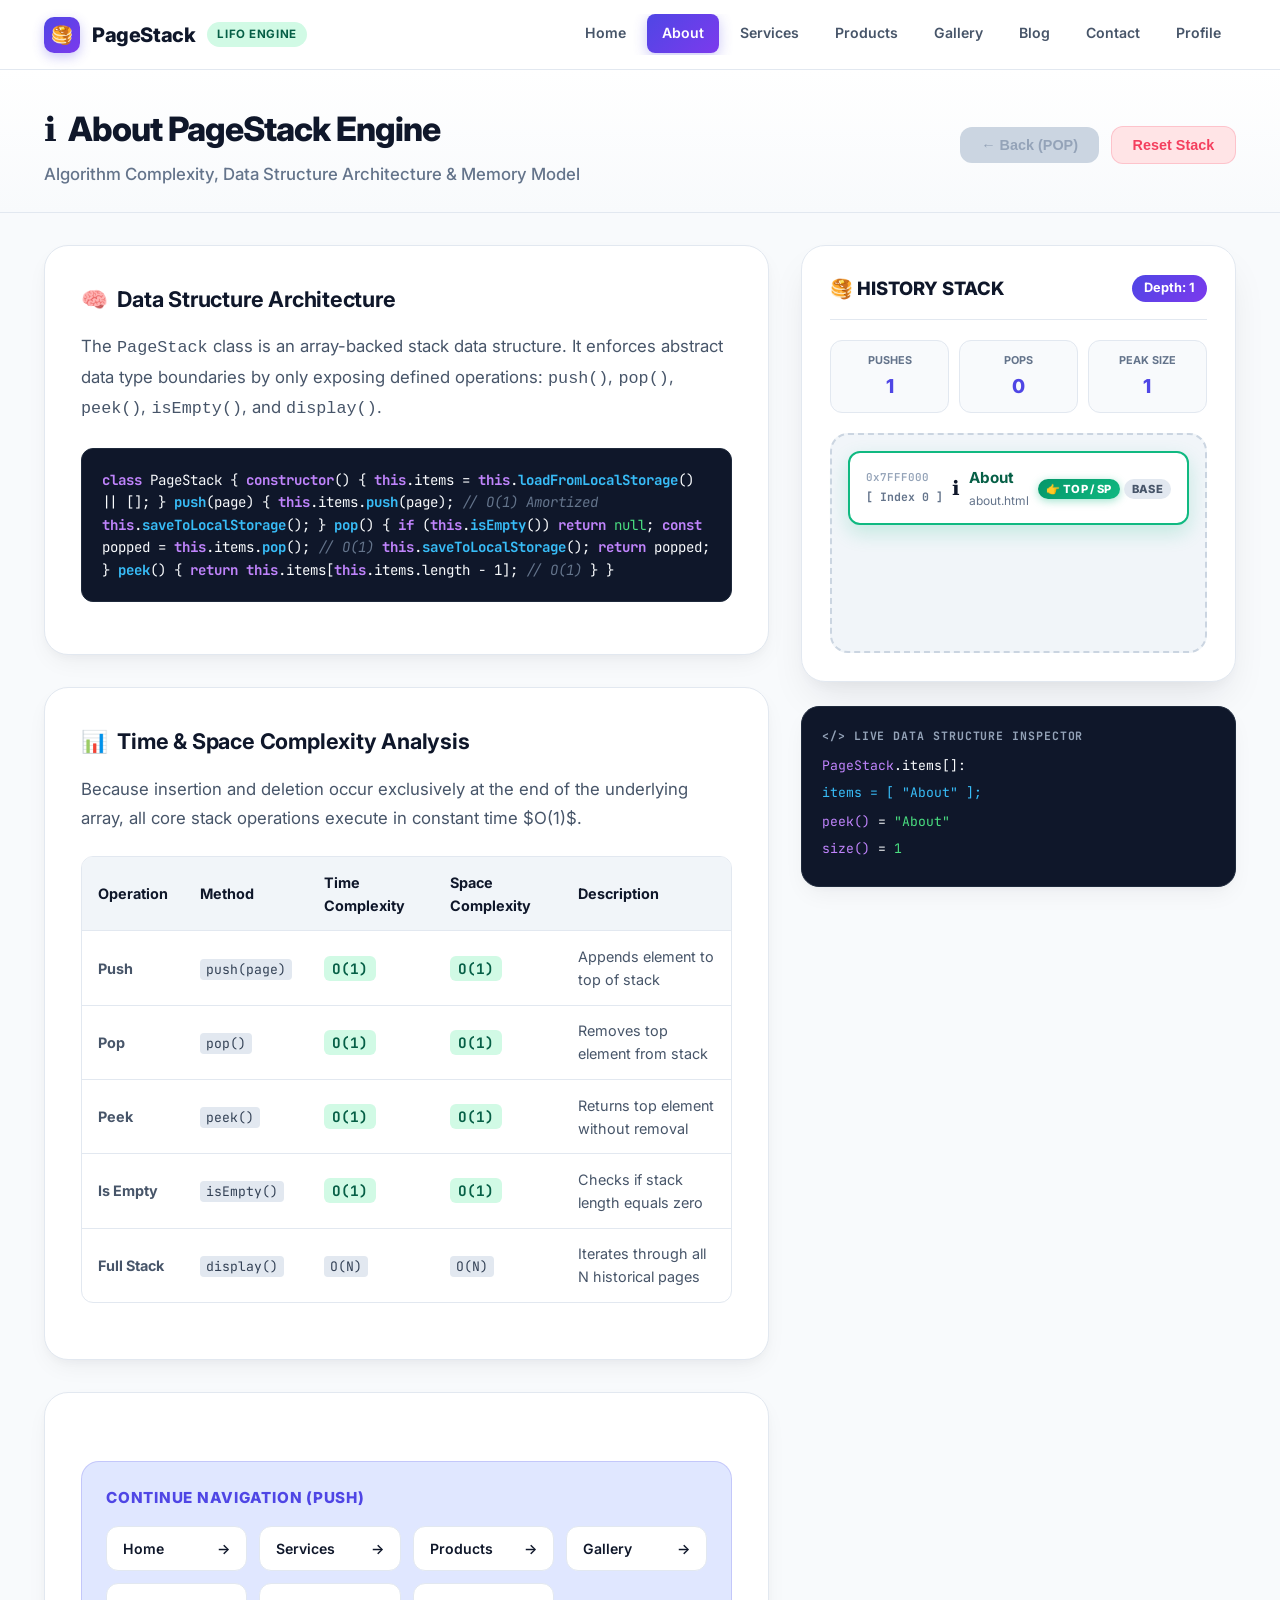
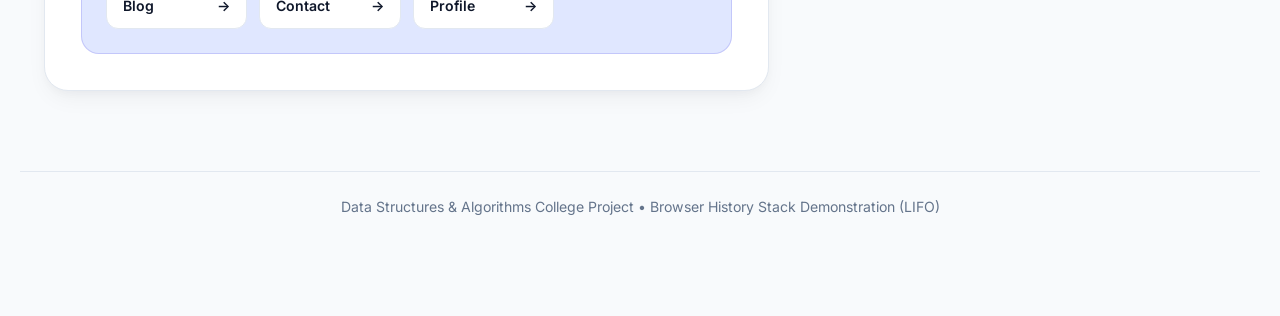
==== about.html @ 4ca46675 "Initial commit: Professional 8-Page PageStack History Website" ====
<!DOCTYPE html>
<html lang="en">
<head>
    <meta charset="UTF-8">
    <meta name="viewport" content="width=device-width, initial-scale=1.0">
    <title>About - Page Stack History Demo</title>
    <link rel="stylesheet" href="css/style.css">
</head>
<body>

    <!-- Header Navbar -->
    <header class="site-header">
        <div class="header-container">
            <a href="index.html" class="brand-logo" data-page="Home">
                <div class="brand-icon">🥞</div>
                <span>PageStack</span>
                <span class="brand-badge">LIFO Engine</span>
            </a>
            <nav>
                <ul class="nav-menu">
                    <li><a href="index.html" class="nav-link" data-page="Home">Home</a></li>
                    <li><a href="about.html" class="nav-link active" data-page="About">About</a></li>
                    <li><a href="services.html" class="nav-link" data-page="Services">Services</a></li>
                    <li><a href="products.html" class="nav-link" data-page="Products">Products</a></li>
                    <li><a href="gallery.html" class="nav-link" data-page="Gallery">Gallery</a></li>
                    <li><a href="blog.html" class="nav-link" data-page="Blog">Blog</a></li>
                    <li><a href="contact.html" class="nav-link" data-page="Contact">Contact</a></li>
                    <li><a href="profile.html" class="nav-link" data-page="Profile">Profile</a></li>
                </ul>
            </nav>
        </div>
    </header>

    <!-- Hero Banner Header -->
    <section class="page-hero">
        <div class="hero-container">
            <div class="hero-title-group">
                <h1><span>ℹ️</span> About PageStack Engine</h1>
                <p class="hero-subtitle">Algorithm Complexity, Data Structure Architecture & Memory Model</p>
            </div>
            <div class="control-actions">
                <button class="btn btn-back">← Back (POP)</button>
                <button class="btn btn-reset-stack">Reset Stack</button>
            </div>
        </div>
    </section>

    <!-- Main Content Layout -->
    <main class="main-layout">
        
        <section class="content-column">
            
            <div class="content-card">
                <h2 class="card-heading"><span>🧠</span> Data Structure Architecture</h2>
                <p class="card-intro">
                    The <code>PageStack</code> class is an array-backed stack data structure. 
                    It enforces abstract data type boundaries by only exposing defined operations: 
                    <code>push()</code>, <code>pop()</code>, <code>peek()</code>, <code>isEmpty()</code>, and <code>display()</code>.
                </p>

                <div class="code-block">
<span class="code-keyword">class</span> PageStack {
    <span class="code-keyword">constructor</span>() {
        <span class="code-keyword">this</span>.items = <span class="code-keyword">this</span>.<span class="code-func">loadFromLocalStorage</span>() || [];
    }

    <span class="code-func">push</span>(page) {
        <span class="code-keyword">this</span>.items.<span class="code-func">push</span>(page); <span class="code-comment">// O(1) Amortized</span>
        <span class="code-keyword">this</span>.<span class="code-func">saveToLocalStorage</span>();
    }

    <span class="code-func">pop</span>() {
        <span class="code-keyword">if</span> (<span class="code-keyword">this</span>.<span class="code-func">isEmpty</span>()) <span class="code-keyword">return</span> <span class="code-string">null</span>;
        <span class="code-keyword">const</span> popped = <span class="code-keyword">this</span>.items.<span class="code-func">pop</span>(); <span class="code-comment">// O(1)</span>
        <span class="code-keyword">this</span>.<span class="code-func">saveToLocalStorage</span>();
        <span class="code-keyword">return</span> popped;
    }

    <span class="code-func">peek</span>() {
        <span class="code-keyword">return</span> <span class="code-keyword">this</span>.items[<span class="code-keyword">this</span>.items.length - 1]; <span class="code-comment">// O(1)</span>
    }
}
                </div>
            </div>

            <!-- Algorithm Complexity Analysis Table -->
            <div class="content-card">
                <h2 class="card-heading"><span>📊</span> Time & Space Complexity Analysis</h2>
                <p class="card-intro">
                    Because insertion and deletion occur exclusively at the end of the underlying array, 
                    all core stack operations execute in constant time $O(1)$.
                </p>

                <div class="ds-table-wrapper">
                    <table class="ds-table">
                        <thead>
                            <tr>
                                <th>Operation</th>
                                <th>Method</th>
                                <th>Time Complexity</th>
                                <th>Space Complexity</th>
                                <th>Description</th>
                            </tr>
                        </thead>
                        <tbody>
                            <tr>
                                <td><strong>Push</strong></td>
                                <td><span class="badge-code">push(page)</span></td>
                                <td><span class="badge-o1">O(1)</span></td>
                                <td><span class="badge-o1">O(1)</span></td>
                                <td>Appends element to top of stack</td>
                            </tr>
                            <tr>
                                <td><strong>Pop</strong></td>
                                <td><span class="badge-code">pop()</span></td>
                                <td><span class="badge-o1">O(1)</span></td>
                                <td><span class="badge-o1">O(1)</span></td>
                                <td>Removes top element from stack</td>
                            </tr>
                            <tr>
                                <td><strong>Peek</strong></td>
                                <td><span class="badge-code">peek()</span></td>
                                <td><span class="badge-o1">O(1)</span></td>
                                <td><span class="badge-o1">O(1)</span></td>
                                <td>Returns top element without removal</td>
                            </tr>
                            <tr>
                                <td><strong>Is Empty</strong></td>
                                <td><span class="badge-code">isEmpty()</span></td>
                                <td><span class="badge-o1">O(1)</span></td>
                                <td><span class="badge-o1">O(1)</span></td>
                                <td>Checks if stack length equals zero</td>
                            </tr>
                            <tr>
                                <td><strong>Full Stack</strong></td>
                                <td><span class="badge-code">display()</span></td>
                                <td><span class="badge-code">O(N)</span></td>
                                <td><span class="badge-code">O(N)</span></td>
                                <td>Iterates through all N historical pages</td>
                            </tr>
                        </tbody>
                    </table>
                </div>
            </div>

            <!-- Quick Navigation Card -->
            <div class="content-card">
                <div class="quick-nav-card">
                    <div class="quick-nav-header">Continue Navigation (PUSH)</div>
                    <div class="quick-nav-links">
                        <a href="index.html" class="quick-nav-link" data-page="Home">Home <span>→</span></a>
                        <a href="services.html" class="quick-nav-link" data-page="Services">Services <span>→</span></a>
                        <a href="products.html" class="quick-nav-link" data-page="Products">Products <span>→</span></a>
                        <a href="gallery.html" class="quick-nav-link" data-page="Gallery">Gallery <span>→</span></a>
                        <a href="blog.html" class="quick-nav-link" data-page="Blog">Blog <span>→</span></a>
                        <a href="contact.html" class="quick-nav-link" data-page="Contact">Contact <span>→</span></a>
                        <a href="profile.html" class="quick-nav-link" data-page="Profile">Profile <span>→</span></a>
                    </div>
                </div>
            </div>

        </section>

        <!-- Right Column: Visual Stack -->
        <aside class="sidebar-column">
            <div class="sidebar-stack-wrapper">
                <div class="stack-card">
                    <div class="stack-header">
                        <div class="stack-title">
                            <span>🥞 HISTORY STACK</span>
                        </div>
                        <span class="stack-counter">Depth: <span id="stack-size-count">0</span></span>
                    </div>

                    <div class="stats-row">
                        <div class="stat-card">
                            <div class="stat-label">PUSHES</div>
                            <div class="stat-val" id="stat-push-count">0</div>
                        </div>
                        <div class="stat-card">
                            <div class="stat-label">POPS</div>
                            <div class="stat-val" id="stat-pop-count">0</div>
                        </div>
                        <div class="stat-card">
                            <div class="stat-label">PEAK SIZE</div>
                            <div class="stat-val" id="stat-peak-count">0</div>
                        </div>
                    </div>

                    <div class="stack-viewport" id="visual-stack-container"></div>
                </div>

                <div class="ds-inspector-card">
                    <div class="ds-inspector-header">&lt;/&gt; Live Data Structure Inspector</div>
                    <div class="ds-line"><span class="ds-var">PageStack</span>.items[]:</div>
                    <div class="ds-line" id="ds-array-code" style="color: #38bdf8;">items = [];</div>
                    <div class="ds-line" style="margin-top: 0.5rem;"><span class="ds-var">peek()</span> = <span class="ds-val" id="ds-peek-value">"About"</span></div>
                    <div class="ds-line"><span class="ds-var">size()</span> = <span class="ds-val" id="ds-size-value">2</span></div>
                </div>
            </div>
        </aside>

    </main>

    <footer class="site-footer">
        <p>Data Structures & Algorithms College Project &bull; Browser History Stack Demonstration (LIFO)</p>
    </footer>

    <script src="js/stack.js"></script>
</body>
</html>
---- css/style.css ----
/* --------------------------------------------------------------------------
 * Stack Data Structure Page History Demo - Professional UI Stylesheet
 * Advanced Pastel & Slate Theme with Full Responsive Layout Breakpoints
 * -------------------------------------------------------------------------- */

@import url('https://fonts.googleapis.com/css2?family=Inter:wght@400;500;600;700;800&family=JetBrains+Mono:wght@500;700&display=swap');

:root {
    --font-main: 'Inter', system-ui, -apple-system, sans-serif;
    --font-code: 'JetBrains Mono', Consolas, monospace;
    
    /* Slate & Dark Neutrals */
    --bg-main: #f8fafc;
    --card-bg: #ffffff;
    --border-color: #e2e8f0;
    --border-hover: #cbd5e1;
    --text-primary: #0f172a;
    --text-secondary: #475569;
    --text-muted: #64748b;
    
    /* Professional Pastel & Vibrant Accent Colors */
    --primary: #4f46e5;
    --primary-gradient: linear-gradient(135deg, #4f46e5 0%, #7c3aed 100%);
    --primary-light: #eef2ff;
    --primary-soft: #e0e7ff;
    
    --top-accent: #10b981;
    --top-gradient: linear-gradient(135deg, #059669 0%, #10b981 100%);
    --top-soft: #d1fae5;
    --top-text: #065f46;
    
    --accent-cyan: #06b6d4;
    --accent-cyan-soft: #cffaff;
    --accent-amber: #f59e0b;
    --accent-amber-soft: #fef3c7;
    --accent-rose: #f43f5e;
    --accent-rose-soft: #ffe4e6;
    
    --radius-sm: 8px;
    --radius-md: 12px;
    --radius-lg: 18px;
    --radius-xl: 24px;
    
    --shadow-sm: 0 2px 4px rgba(15, 23, 42, 0.04);
    --shadow-md: 0 10px 25px -5px rgba(15, 23, 42, 0.06), 0 4px 10px -2px rgba(15, 23, 42, 0.03);
    --shadow-lg: 0 20px 40px -10px rgba(15, 23, 42, 0.1), 0 8px 16px -4px rgba(15, 23, 42, 0.04);
    --shadow-glow: 0 0 20px rgba(79, 70, 229, 0.15);
}

* {
    box-sizing: border-box;
    margin: 0;
    padding: 0;
}

body {
    font-family: var(--font-main);
    background-color: var(--bg-main);
    color: var(--text-primary);
    line-height: 1.6;
    padding-bottom: 80px;
    -webkit-font-smoothing: antialiased;
}

/* Header & Sticky Navigation */
.site-header {
    background-color: rgba(255, 255, 255, 0.95);
    backdrop-filter: blur(12px);
    border-bottom: 1px solid var(--border-color);
    position: sticky;
    top: 0;
    z-index: 200;
}

.header-container {
    max-width: 1240px;
    margin: 0 auto;
    padding: 0.9rem 1.5rem;
    display: flex;
    justify-content: space-between;
    align-items: center;
    gap: 1rem;
}

.brand-logo {
    display: flex;
    align-items: center;
    gap: 0.75rem;
    font-size: 1.25rem;
    font-weight: 800;
    color: var(--text-primary);
    text-decoration: none;
    letter-spacing: -0.02em;
    flex-shrink: 0;
}

.brand-icon {
    width: 36px;
    height: 36px;
    background: var(--primary-gradient);
    color: #ffffff;
    border-radius: 10px;
    display: flex;
    align-items: center;
    justify-content: center;
    font-size: 1.1rem;
    box-shadow: 0 4px 12px rgba(79, 70, 229, 0.3);
}

.brand-badge {
    background: var(--top-soft);
    color: var(--top-text);
    font-size: 0.72rem;
    padding: 3px 10px;
    border-radius: 20px;
    font-weight: 700;
    text-transform: uppercase;
    letter-spacing: 0.05em;
}

.nav-menu {
    display: flex;
    align-items: center;
    gap: 0.35rem;
    list-style: none;
    overflow-x: auto;
    padding-bottom: 2px;
    -webkit-overflow-scrolling: touch;
    scrollbar-width: none; /* Hide scrollbar for Chrome/Safari/Firefox */
}

.nav-menu::-webkit-scrollbar {
    display: none;
}

.nav-link {
    display: inline-flex;
    align-items: center;
    gap: 0.4rem;
    padding: 0.5rem 0.95rem;
    color: var(--text-secondary);
    text-decoration: none;
    border-radius: var(--radius-sm);
    font-weight: 600;
    font-size: 0.88rem;
    white-space: nowrap;
    transition: all 0.2s cubic-bezier(0.4, 0, 0.2, 1);
}

.nav-link:hover {
    color: var(--primary);
    background-color: var(--primary-soft);
}

.nav-link.active {
    color: #ffffff;
    background: var(--primary-gradient);
    box-shadow: 0 4px 14px rgba(79, 70, 229, 0.3);
}

/* Page Hero Banner Header */
.page-hero {
    background: linear-gradient(180deg, #ffffff 0%, var(--bg-main) 100%);
    border-bottom: 1px solid var(--border-color);
    padding: 2rem 0 1.5rem 0;
}

.hero-container {
    max-width: 1240px;
    margin: 0 auto;
    padding: 0 1.5rem;
    display: flex;
    justify-content: space-between;
    align-items: center;
    flex-wrap: wrap;
    gap: 1.5rem;
}

.hero-title-group h1 {
    font-size: 2.1rem;
    font-weight: 800;
    letter-spacing: -0.03em;
    color: var(--text-primary);
    display: flex;
    align-items: center;
    gap: 0.75rem;
}

.hero-subtitle {
    color: var(--text-muted);
    font-size: 1.05rem;
    margin-top: 0.3rem;
    font-weight: 500;
}

/* Control Buttons Bar */
.control-actions {
    display: flex;
    align-items: center;
    gap: 0.75rem;
    flex-wrap: wrap;
}

.btn {
    display: inline-flex;
    align-items: center;
    justify-content: center;
    gap: 0.5rem;
    padding: 0.65rem 1.3rem;
    border-radius: var(--radius-md);
    font-weight: 700;
    font-size: 0.9rem;
    cursor: pointer;
    border: none;
    transition: all 0.25s cubic-bezier(0.4, 0, 0.2, 1);
    text-decoration: none;
}

.btn-back {
    background: var(--primary-gradient);
    color: #ffffff;
    box-shadow: 0 4px 14px rgba(79, 70, 229, 0.3);
}

.btn-back:hover:not(.disabled) {
    transform: translateY(-2px);
    box-shadow: 0 8px 20px rgba(79, 70, 229, 0.4);
}

.btn-back.disabled {
    background: #cbd5e1;
    color: #94a3b8;
    cursor: not-allowed;
    box-shadow: none;
}

.btn-reset-stack {
    background: var(--accent-rose-soft);
    color: var(--accent-rose);
    border: 1px solid rgba(244, 63, 94, 0.2);
}

.btn-reset-stack:hover {
    background: #fecdd3;
    transform: translateY(-2px);
}

/* Layout Grid */
.main-layout {
    max-width: 1240px;
    margin: 2rem auto;
    padding: 0 1.5rem;
    display: grid;
    grid-template-columns: 1fr;
    gap: 2rem;
}

@media (min-width: 980px) {
    .main-layout {
        grid-template-columns: 1.25fr 0.75fr;
    }
}

/* Content Area Cards */
.content-card {
    background: var(--card-bg);
    border-radius: var(--radius-xl);
    padding: 2.25rem;
    border: 1px solid var(--border-color);
    box-shadow: var(--shadow-md);
    margin-bottom: 2rem;
}

.card-heading {
    font-size: 1.35rem;
    font-weight: 700;
    color: var(--text-primary);
    margin-bottom: 1rem;
    display: flex;
    align-items: center;
    gap: 0.6rem;
    letter-spacing: -0.01em;
}

.card-intro {
    font-size: 1.05rem;
    color: var(--text-secondary);
    line-height: 1.7;
    margin-bottom: 1.5rem;
}

/* Feature Component Cards Grid */
.feature-grid {
    display: grid;
    grid-template-columns: repeat(auto-fit, minmax(220px, 1fr));
    gap: 1.25rem;
    margin: 1.5rem 0;
}

.feature-box {
    background: #f8fafc;
    border: 1px solid var(--border-color);
    border-radius: var(--radius-lg);
    padding: 1.35rem;
    transition: all 0.25s ease;
}

.feature-box:hover {
    border-color: var(--primary);
    background: #ffffff;
    box-shadow: var(--shadow-md);
    transform: translateY(-3px);
}

.feature-icon {
    font-size: 1.6rem;
    margin-bottom: 0.6rem;
}

.feature-title {
    font-size: 1.05rem;
    font-weight: 700;
    color: var(--text-primary);
    margin-bottom: 0.4rem;
}

.feature-desc {
    font-size: 0.88rem;
    color: var(--text-muted);
    line-height: 1.5;
}

/* Data Table Styling */
.ds-table-wrapper {
    overflow-x: auto;
    border-radius: var(--radius-md);
    border: 1px solid var(--border-color);
    margin: 1.25rem 0;
    -webkit-overflow-scrolling: touch;
}

.ds-table {
    width: 100%;
    min-width: 550px;
    border-collapse: collapse;
    font-size: 0.9rem;
    text-align: left;
}

.ds-table th {
    background: #f1f5f9;
    color: var(--text-primary);
    font-weight: 700;
    padding: 0.85rem 1rem;
    border-bottom: 1px solid var(--border-color);
}

.ds-table td {
    padding: 0.85rem 1rem;
    border-bottom: 1px solid var(--border-color);
    color: var(--text-secondary);
}

.ds-table tr:last-child td {
    border-bottom: none;
}

.badge-code {
    font-family: var(--font-code);
    background: #e2e8f0;
    color: #334155;
    padding: 2px 6px;
    border-radius: 4px;
    font-size: 0.82rem;
}

.badge-o1 {
    background: var(--top-soft);
    color: var(--top-text);
    font-weight: 700;
    padding: 3px 8px;
    border-radius: 6px;
    font-family: var(--font-code);
}

/* Code Snippet Box */
.code-block {
    background: #0f172a;
    color: #f8fafc;
    border-radius: var(--radius-md);
    padding: 1.25rem;
    font-family: var(--font-code);
    font-size: 0.88rem;
    line-height: 1.6;
    overflow-x: auto;
    margin: 1rem 0;
    border: 1px solid #1e293b;
    -webkit-overflow-scrolling: touch;
}

.code-keyword { color: #c084fc; font-weight: bold; }
.code-func { color: #38bdf8; font-weight: bold; }
.code-string { color: #4ade80; }
.code-comment { color: #64748b; font-style: italic; }

/* Quick Page Navigation Buttons Grid */
.quick-nav-card {
    margin-top: 2rem;
    background: var(--primary-soft);
    border-radius: var(--radius-lg);
    padding: 1.5rem;
    border: 1px solid rgba(79, 70, 229, 0.2);
}

.quick-nav-header {
    font-size: 0.95rem;
    font-weight: 800;
    color: var(--primary);
    text-transform: uppercase;
    letter-spacing: 0.05em;
    margin-bottom: 1rem;
}

.quick-nav-links {
    display: grid;
    grid-template-columns: repeat(auto-fill, minmax(130px, 1fr));
    gap: 0.75rem;
}

.quick-nav-link {
    display: flex;
    align-items: center;
    justify-content: space-between;
    padding: 0.65rem 1rem;
    background: #ffffff;
    border: 1px solid var(--border-color);
    border-radius: var(--radius-md);
    color: var(--text-primary);
    text-decoration: none;
    font-weight: 600;
    font-size: 0.88rem;
    transition: all 0.2s ease;
}

.quick-nav-link:hover {
    border-color: var(--primary);
    background: var(--primary);
    color: #ffffff;
    transform: translateY(-2px);
    box-shadow: 0 4px 12px rgba(79, 70, 229, 0.25);
}

/* Sidebar Stack Inspector Component */
.sidebar-stack-wrapper {
    position: sticky;
    top: 5.5rem;
    display: flex;
    flex-direction: column;
    gap: 1.5rem;
}

.stack-card {
    background: var(--card-bg);
    border-radius: var(--radius-xl);
    padding: 1.75rem;
    border: 1px solid var(--border-color);
    box-shadow: var(--shadow-lg);
}

.stack-header {
    display: flex;
    justify-content: space-between;
    align-items: center;
    padding-bottom: 1rem;
    border-bottom: 1px solid var(--border-color);
    margin-bottom: 1.25rem;
}

.stack-title {
    font-size: 1.15rem;
    font-weight: 800;
    color: var(--text-primary);
    display: flex;
    align-items: center;
    gap: 0.5rem;
}

.stack-counter {
    background: var(--primary-gradient);
    color: #ffffff;
    padding: 3px 12px;
    border-radius: 20px;
    font-size: 0.8rem;
    font-weight: 700;
}

/* Operation Stats Panel */
.stats-row {
    display: grid;
    grid-template-columns: repeat(3, 1fr);
    gap: 0.6rem;
    margin-bottom: 1.25rem;
}

.stat-card {
    background: #f8fafc;
    border: 1px solid var(--border-color);
    border-radius: var(--radius-md);
    padding: 0.65rem 0.5rem;
    text-align: center;
}

.stat-label {
    font-size: 0.68rem;
    font-weight: 700;
    color: var(--text-muted);
    text-transform: uppercase;
}

.stat-val {
    font-size: 1.2rem;
    font-weight: 800;
    color: var(--primary);
    margin-top: 0.1rem;
}

/* Visual Stack Container (Memory Representation) */
.stack-viewport {
    background: #f1f5f9;
    border: 2px dashed #cbd5e1;
    border-radius: var(--radius-lg);
    padding: 1rem;
    min-height: 220px;
    display: flex;
    flex-direction: column;
    justify-content: flex-start;
}

.stack-items-wrapper {
    display: flex;
    flex-direction: column;
    gap: 0.65rem;
}

.stack-item {
    background: #ffffff;
    border: 1px solid var(--border-color);
    border-radius: var(--radius-md);
    padding: 0.85rem 1rem;
    display: flex;
    align-items: center;
    justify-content: space-between;
    transition: all 0.3s cubic-bezier(0.34, 1.56, 0.64, 1);
    animation: stackSlideIn 0.35s ease-out;
}

@keyframes stackSlideIn {
    from {
        opacity: 0;
        transform: translateY(-12px) scale(0.96);
    }
    to {
        opacity: 1;
        transform: translateY(0) scale(1);
    }
}

.stack-item.top-item {
    background: #ffffff;
    border: 2px solid var(--top-accent);
    box-shadow: 0 8px 20px rgba(16, 185, 129, 0.2);
}

.stack-item-meta {
    display: flex;
    flex-direction: column;
    gap: 2px;
}

.mem-addr {
    font-family: var(--font-code);
    font-size: 0.68rem;
    color: #94a3b8;
    font-weight: 600;
}

.stack-idx {
    font-family: var(--font-code);
    font-size: 0.72rem;
    color: var(--text-muted);
    font-weight: 700;
}

.stack-item-main {
    display: flex;
    align-items: center;
    gap: 0.6rem;
}

.item-icon {
    font-size: 1.25rem;
}

.item-name {
    font-weight: 700;
    font-size: 0.95rem;
    color: var(--text-primary);
}

.top-item .item-name {
    color: var(--top-text);
}

.item-url {
    font-size: 0.75rem;
    color: var(--text-muted);
}

.badge {
    font-size: 0.7rem;
    font-weight: 800;
    padding: 3px 8px;
    border-radius: 12px;
    letter-spacing: 0.03em;
}

.badge-top {
    background: var(--top-gradient);
    color: #ffffff;
    box-shadow: 0 2px 8px rgba(16, 185, 129, 0.4);
}

.badge-bottom {
    background: #e2e8f0;
    color: #475569;
}

.stack-empty {
    text-align: center;
    color: var(--text-muted);
    font-style: italic;
    padding: 3rem 1rem;
}

/* Data Structure Inspector Card */
.ds-inspector-card {
    background: #0f172a;
    color: #f8fafc;
    border-radius: var(--radius-lg);
    padding: 1.25rem;
    font-family: var(--font-code);
    font-size: 0.82rem;
    border: 1px solid #1e293b;
    box-shadow: var(--shadow-md);
}

.ds-inspector-header {
    color: #94a3b8;
    font-size: 0.72rem;
    font-weight: 700;
    text-transform: uppercase;
    letter-spacing: 0.08em;
    margin-bottom: 0.6rem;
}

.ds-line {
    margin-bottom: 0.4rem;
    word-break: break-all;
}

.ds-var { color: #c084fc; }
.ds-val { color: #4ade80; }

/* Toast Notifications */
.stack-toast {
    position: fixed;
    bottom: 1.5rem;
    right: 1.5rem;
    left: 1.5rem;
    max-width: 400px;
    margin-left: auto;
    background: #0f172a;
    color: #ffffff;
    padding: 0.9rem 1.4rem;
    border-radius: var(--radius-md);
    font-size: 0.9rem;
    font-weight: 600;
    box-shadow: var(--shadow-lg);
    border: 1px solid #334155;
    transform: translateY(80px);
    opacity: 0;
    transition: all 0.3s cubic-bezier(0.175, 0.885, 0.32, 1.275);
    z-index: 1000;
}

.stack-toast.show {
    transform: translateY(0);
    opacity: 1;
}

/* Site Footer */
.site-footer {
    max-width: 1240px;
    margin: 3rem auto 0 auto;
    padding: 1.5rem;
    border-top: 1px solid var(--border-color);
    text-align: center;
    color: var(--text-muted);
    font-size: 0.88rem;
}

/* --------------------------------------------------------------------------
 * Responsive Breakpoints (Mobile, Tablet, Desktop)
 * -------------------------------------------------------------------------- */

@media (max-width: 980px) {
    .sidebar-stack-wrapper {
        position: static;
    }
}

@media (max-width: 768px) {
    .header-container {
        flex-direction: column;
        align-items: stretch;
        padding: 0.75rem 1rem;
        gap: 0.75rem;
    }

    .brand-logo {
        justify-content: center;
    }

    .nav-menu {
        justify-content: flex-start;
        padding-bottom: 0.5rem;
    }

    .hero-container {
        flex-direction: column;
        align-items: flex-start;
        padding: 0 1rem;
    }

    .hero-title-group h1 {
        font-size: 1.6rem;
    }

    .hero-subtitle {
        font-size: 0.95rem;
    }

    .control-actions {
        width: 100%;
    }

    .control-actions .btn {
        flex: 1;
    }

    .main-layout {
        padding: 0 1rem;
        margin: 1.25rem auto;
        gap: 1.5rem;
    }

    .content-card {
        padding: 1.5rem;
        border-radius: var(--radius-lg);
        margin-bottom: 1.5rem;
    }

    .stack-card {
        padding: 1.25rem;
        border-radius: var(--radius-lg);
    }

    .feature-grid {
        grid-template-columns: 1fr;
    }
}

@media (max-width: 480px) {
    .quick-nav-links {
        grid-template-columns: repeat(2, 1fr);
    }
    
    .stats-row {
        grid-template-columns: repeat(3, 1fr);
    }

    .stat-card {
        padding: 0.4rem 0.2rem;
    }

    .stat-val {
        font-size: 1rem;
    }

    .stat-label {
        font-size: 0.6rem;
    }
}
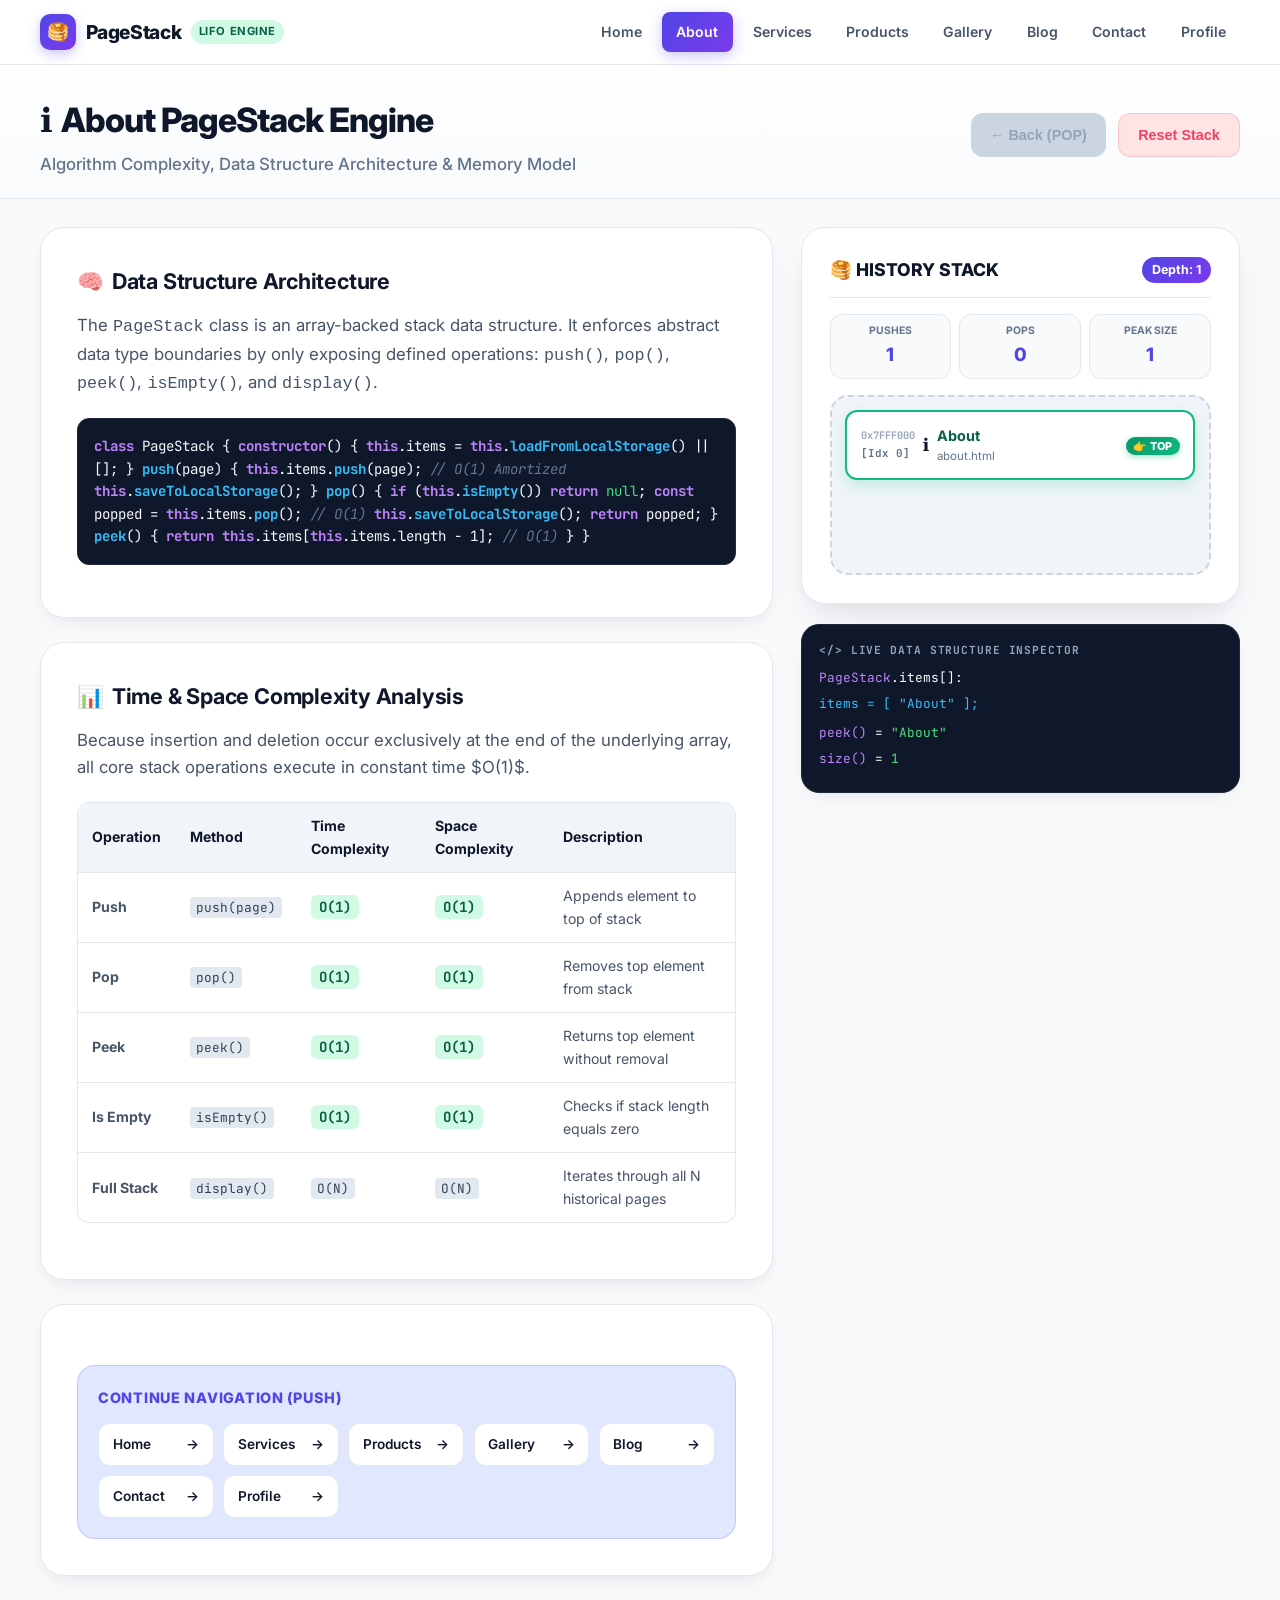
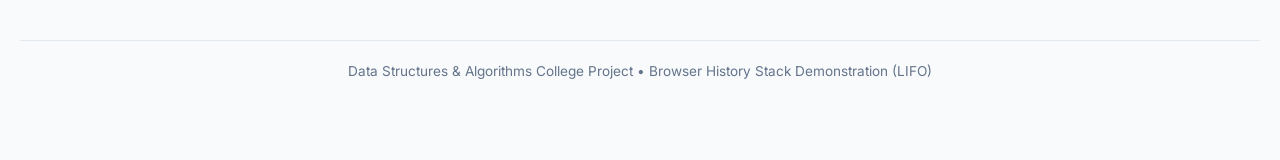
==== commit ea101f61: "Mobile-first responsive overhaul: added mobile menu toggle, fluid typography, touch target padding, " ====
--- a/about.html
+++ b/about.html
@@ -16,6 +16,7 @@
                 <span>PageStack</span>
                 <span class="brand-badge">LIFO Engine</span>
             </a>
+            <button class="mobile-toggle" aria-label="Toggle Menu">☰ Menu</button>
             <nav>
                 <ul class="nav-menu">
                     <li><a href="index.html" class="nav-link" data-page="Home">Home</a></li>
--- a/css/style.css
+++ b/css/style.css
@@ -1,6 +1,6 @@
 /* --------------------------------------------------------------------------
- * Stack Data Structure Page History Demo - Professional UI Stylesheet
- * Advanced Pastel & Slate Theme with Full Responsive Layout Breakpoints
+ * Stack Data Structure Page History Demo - Mobile-First Responsive Stylesheet
+ * Responsive across 320px, 480px, 768px, 1024px, 1400px viewports
  * -------------------------------------------------------------------------- */
 
 @import url('https://fonts.googleapis.com/css2?family=Inter:wght@400;500;600;700;800&family=JetBrains+Mono:wght@500;700&display=swap');
@@ -18,7 +18,7 @@
     --text-secondary: #475569;
     --text-muted: #64748b;
     
-    /* Professional Pastel & Vibrant Accent Colors */
+    /* Vibrant Pastel & Accent Colors */
     --primary: #4f46e5;
     --primary-gradient: linear-gradient(135deg, #4f46e5 0%, #7c3aed 100%);
     --primary-light: #eef2ff;
@@ -30,9 +30,7 @@
     --top-text: #065f46;
     
     --accent-cyan: #06b6d4;
-    --accent-cyan-soft: #cffaff;
     --accent-amber: #f59e0b;
-    --accent-amber-soft: #fef3c7;
     --accent-rose: #f43f5e;
     --accent-rose-soft: #ffe4e6;
     
@@ -44,7 +42,6 @@
     --shadow-sm: 0 2px 4px rgba(15, 23, 42, 0.04);
     --shadow-md: 0 10px 25px -5px rgba(15, 23, 42, 0.06), 0 4px 10px -2px rgba(15, 23, 42, 0.03);
     --shadow-lg: 0 20px 40px -10px rgba(15, 23, 42, 0.1), 0 8px 16px -4px rgba(15, 23, 42, 0.04);
-    --shadow-glow: 0 0 20px rgba(79, 70, 229, 0.15);
 }
 
 * {
@@ -58,11 +55,12 @@
     background-color: var(--bg-main);
     color: var(--text-primary);
     line-height: 1.6;
-    padding-bottom: 80px;
+    padding-bottom: 60px;
     -webkit-font-smoothing: antialiased;
-}
-
-/* Header & Sticky Navigation */
+    overflow-x: hidden;
+}
+
+/* Header & Mobile Sticky Navigation */
 .site-header {
     background-color: rgba(255, 255, 255, 0.95);
     backdrop-filter: blur(12px);
@@ -75,7 +73,7 @@
 .header-container {
     max-width: 1240px;
     margin: 0 auto;
-    padding: 0.9rem 1.5rem;
+    padding: 0.75rem 1.25rem;
     display: flex;
     justify-content: space-between;
     align-items: center;
@@ -85,8 +83,8 @@
 .brand-logo {
     display: flex;
     align-items: center;
-    gap: 0.75rem;
-    font-size: 1.25rem;
+    gap: 0.6rem;
+    font-size: 1.2rem;
     font-weight: 800;
     color: var(--text-primary);
     text-decoration: none;
@@ -110,40 +108,48 @@
 .brand-badge {
     background: var(--top-soft);
     color: var(--top-text);
-    font-size: 0.72rem;
-    padding: 3px 10px;
+    font-size: 0.7rem;
+    padding: 3px 8px;
     border-radius: 20px;
     font-weight: 700;
     text-transform: uppercase;
     letter-spacing: 0.05em;
 }
 
+/* Mobile Toggle Hamburger */
+.mobile-toggle {
+    display: none;
+    background: #f1f5f9;
+    border: 1px solid var(--border-color);
+    border-radius: var(--radius-sm);
+    padding: 0.5rem 0.75rem;
+    font-size: 1.2rem;
+    cursor: pointer;
+    color: var(--text-primary);
+    min-height: 44px;
+    min-width: 44px;
+    align-items: center;
+    justify-content: center;
+}
+
 .nav-menu {
     display: flex;
     align-items: center;
     gap: 0.35rem;
     list-style: none;
-    overflow-x: auto;
-    padding-bottom: 2px;
-    -webkit-overflow-scrolling: touch;
-    scrollbar-width: none; /* Hide scrollbar for Chrome/Safari/Firefox */
-}
-
-.nav-menu::-webkit-scrollbar {
-    display: none;
 }
 
 .nav-link {
     display: inline-flex;
     align-items: center;
     gap: 0.4rem;
-    padding: 0.5rem 0.95rem;
+    padding: 0.55rem 0.9rem;
     color: var(--text-secondary);
     text-decoration: none;
     border-radius: var(--radius-sm);
     font-weight: 600;
     font-size: 0.88rem;
-    white-space: nowrap;
+    min-height: 40px;
     transition: all 0.2s cubic-bezier(0.4, 0, 0.2, 1);
 }
 
@@ -162,34 +168,34 @@
 .page-hero {
     background: linear-gradient(180deg, #ffffff 0%, var(--bg-main) 100%);
     border-bottom: 1px solid var(--border-color);
-    padding: 2rem 0 1.5rem 0;
+    padding: 1.75rem 0 1.25rem 0;
 }
 
 .hero-container {
     max-width: 1240px;
     margin: 0 auto;
-    padding: 0 1.5rem;
+    padding: 0 1.25rem;
     display: flex;
     justify-content: space-between;
     align-items: center;
     flex-wrap: wrap;
-    gap: 1.5rem;
+    gap: 1.25rem;
 }
 
 .hero-title-group h1 {
-    font-size: 2.1rem;
+    font-size: clamp(1.4rem, 4vw, 2.1rem);
     font-weight: 800;
     letter-spacing: -0.03em;
     color: var(--text-primary);
     display: flex;
     align-items: center;
-    gap: 0.75rem;
+    gap: 0.6rem;
 }
 
 .hero-subtitle {
     color: var(--text-muted);
-    font-size: 1.05rem;
-    margin-top: 0.3rem;
+    font-size: clamp(0.9rem, 2.5vw, 1.05rem);
+    margin-top: 0.25rem;
     font-weight: 500;
 }
 
@@ -198,7 +204,6 @@
     display: flex;
     align-items: center;
     gap: 0.75rem;
-    flex-wrap: wrap;
 }
 
 .btn {
@@ -206,10 +211,11 @@
     align-items: center;
     justify-content: center;
     gap: 0.5rem;
-    padding: 0.65rem 1.3rem;
+    padding: 0.65rem 1.2rem;
     border-radius: var(--radius-md);
     font-weight: 700;
     font-size: 0.9rem;
+    min-height: 44px;
     cursor: pointer;
     border: none;
     transition: all 0.25s cubic-bezier(0.4, 0, 0.2, 1);
@@ -248,11 +254,11 @@
 /* Layout Grid */
 .main-layout {
     max-width: 1240px;
-    margin: 2rem auto;
-    padding: 0 1.5rem;
+    margin: 1.75rem auto;
+    padding: 0 1.25rem;
     display: grid;
     grid-template-columns: 1fr;
-    gap: 2rem;
+    gap: 1.75rem;
 }
 
 @media (min-width: 980px) {
@@ -265,43 +271,43 @@
 .content-card {
     background: var(--card-bg);
     border-radius: var(--radius-xl);
-    padding: 2.25rem;
+    padding: clamp(1.25rem, 3vw, 2.25rem);
     border: 1px solid var(--border-color);
     box-shadow: var(--shadow-md);
-    margin-bottom: 2rem;
+    margin-bottom: 1.5rem;
 }
 
 .card-heading {
-    font-size: 1.35rem;
-    font-weight: 700;
-    color: var(--text-primary);
-    margin-bottom: 1rem;
-    display: flex;
-    align-items: center;
-    gap: 0.6rem;
+    font-size: clamp(1.15rem, 3vw, 1.35rem);
+    font-weight: 700;
+    color: var(--text-primary);
+    margin-bottom: 0.85rem;
+    display: flex;
+    align-items: center;
+    gap: 0.5rem;
     letter-spacing: -0.01em;
 }
 
 .card-intro {
-    font-size: 1.05rem;
+    font-size: clamp(0.95rem, 2vw, 1.05rem);
     color: var(--text-secondary);
-    line-height: 1.7;
-    margin-bottom: 1.5rem;
-}
-
-/* Feature Component Cards Grid */
+    line-height: 1.65;
+    margin-bottom: 1.25rem;
+}
+
+/* Feature Grid */
 .feature-grid {
     display: grid;
-    grid-template-columns: repeat(auto-fit, minmax(220px, 1fr));
-    gap: 1.25rem;
-    margin: 1.5rem 0;
+    grid-template-columns: repeat(auto-fit, minmax(200px, 1fr));
+    gap: 1rem;
+    margin: 1.25rem 0;
 }
 
 .feature-box {
     background: #f8fafc;
     border: 1px solid var(--border-color);
     border-radius: var(--radius-lg);
-    padding: 1.35rem;
+    padding: 1.2rem;
     transition: all 0.25s ease;
 }
 
@@ -313,19 +319,19 @@
 }
 
 .feature-icon {
-    font-size: 1.6rem;
-    margin-bottom: 0.6rem;
+    font-size: 1.5rem;
+    margin-bottom: 0.5rem;
 }
 
 .feature-title {
-    font-size: 1.05rem;
-    font-weight: 700;
-    color: var(--text-primary);
-    margin-bottom: 0.4rem;
+    font-size: 1rem;
+    font-weight: 700;
+    color: var(--text-primary);
+    margin-bottom: 0.3rem;
 }
 
 .feature-desc {
-    font-size: 0.88rem;
+    font-size: 0.85rem;
     color: var(--text-muted);
     line-height: 1.5;
 }
@@ -341,9 +347,9 @@
 
 .ds-table {
     width: 100%;
-    min-width: 550px;
+    min-width: 500px;
     border-collapse: collapse;
-    font-size: 0.9rem;
+    font-size: 0.88rem;
     text-align: left;
 }
 
@@ -351,12 +357,12 @@
     background: #f1f5f9;
     color: var(--text-primary);
     font-weight: 700;
-    padding: 0.85rem 1rem;
+    padding: 0.75rem 0.9rem;
     border-bottom: 1px solid var(--border-color);
 }
 
 .ds-table td {
-    padding: 0.85rem 1rem;
+    padding: 0.75rem 0.9rem;
     border-bottom: 1px solid var(--border-color);
     color: var(--text-secondary);
 }
@@ -371,7 +377,7 @@
     color: #334155;
     padding: 2px 6px;
     border-radius: 4px;
-    font-size: 0.82rem;
+    font-size: 0.8rem;
 }
 
 .badge-o1 {
@@ -383,14 +389,14 @@
     font-family: var(--font-code);
 }
 
-/* Code Snippet Box */
+/* Code Block Box */
 .code-block {
     background: #0f172a;
     color: #f8fafc;
     border-radius: var(--radius-md);
-    padding: 1.25rem;
+    padding: 1rem;
     font-family: var(--font-code);
-    font-size: 0.88rem;
+    font-size: clamp(0.78rem, 2.2vw, 0.88rem);
     line-height: 1.6;
     overflow-x: auto;
     margin: 1rem 0;
@@ -405,40 +411,41 @@
 
 /* Quick Page Navigation Buttons Grid */
 .quick-nav-card {
-    margin-top: 2rem;
+    margin-top: 1.5rem;
     background: var(--primary-soft);
     border-radius: var(--radius-lg);
-    padding: 1.5rem;
+    padding: 1.25rem;
     border: 1px solid rgba(79, 70, 229, 0.2);
 }
 
 .quick-nav-header {
-    font-size: 0.95rem;
+    font-size: 0.9rem;
     font-weight: 800;
     color: var(--primary);
     text-transform: uppercase;
     letter-spacing: 0.05em;
-    margin-bottom: 1rem;
+    margin-bottom: 0.85rem;
 }
 
 .quick-nav-links {
     display: grid;
-    grid-template-columns: repeat(auto-fill, minmax(130px, 1fr));
-    gap: 0.75rem;
+    grid-template-columns: repeat(auto-fill, minmax(115px, 1fr));
+    gap: 0.6rem;
 }
 
 .quick-nav-link {
     display: flex;
     align-items: center;
     justify-content: space-between;
-    padding: 0.65rem 1rem;
+    padding: 0.6rem 0.85rem;
     background: #ffffff;
     border: 1px solid var(--border-color);
     border-radius: var(--radius-md);
     color: var(--text-primary);
     text-decoration: none;
     font-weight: 600;
-    font-size: 0.88rem;
+    font-size: 0.85rem;
+    min-height: 42px;
     transition: all 0.2s ease;
 }
 
@@ -447,22 +454,21 @@
     background: var(--primary);
     color: #ffffff;
     transform: translateY(-2px);
-    box-shadow: 0 4px 12px rgba(79, 70, 229, 0.25);
-}
-
-/* Sidebar Stack Inspector Component */
+}
+
+/* Sidebar Stack Component */
 .sidebar-stack-wrapper {
     position: sticky;
-    top: 5.5rem;
+    top: 5rem;
     display: flex;
     flex-direction: column;
-    gap: 1.5rem;
+    gap: 1.25rem;
 }
 
 .stack-card {
     background: var(--card-bg);
     border-radius: var(--radius-xl);
-    padding: 1.75rem;
+    padding: clamp(1.25rem, 3vw, 1.75rem);
     border: 1px solid var(--border-color);
     box-shadow: var(--shadow-lg);
 }
@@ -471,66 +477,65 @@
     display: flex;
     justify-content: space-between;
     align-items: center;
-    padding-bottom: 1rem;
+    padding-bottom: 0.85rem;
     border-bottom: 1px solid var(--border-color);
-    margin-bottom: 1.25rem;
+    margin-bottom: 1rem;
 }
 
 .stack-title {
-    font-size: 1.15rem;
+    font-size: 1.1rem;
     font-weight: 800;
     color: var(--text-primary);
     display: flex;
     align-items: center;
-    gap: 0.5rem;
+    gap: 0.4rem;
 }
 
 .stack-counter {
     background: var(--primary-gradient);
     color: #ffffff;
-    padding: 3px 12px;
+    padding: 3px 10px;
     border-radius: 20px;
-    font-size: 0.8rem;
-    font-weight: 700;
-}
-
-/* Operation Stats Panel */
+    font-size: 0.78rem;
+    font-weight: 700;
+}
+
+/* Stats Row */
 .stats-row {
     display: grid;
     grid-template-columns: repeat(3, 1fr);
-    gap: 0.6rem;
-    margin-bottom: 1.25rem;
+    gap: 0.5rem;
+    margin-bottom: 1rem;
 }
 
 .stat-card {
     background: #f8fafc;
     border: 1px solid var(--border-color);
     border-radius: var(--radius-md);
-    padding: 0.65rem 0.5rem;
+    padding: 0.5rem 0.25rem;
     text-align: center;
 }
 
 .stat-label {
-    font-size: 0.68rem;
+    font-size: 0.65rem;
     font-weight: 700;
     color: var(--text-muted);
     text-transform: uppercase;
 }
 
 .stat-val {
-    font-size: 1.2rem;
+    font-size: 1.15rem;
     font-weight: 800;
     color: var(--primary);
-    margin-top: 0.1rem;
-}
-
-/* Visual Stack Container (Memory Representation) */
+}
+
+/* Visual Stack Container */
 .stack-viewport {
     background: #f1f5f9;
     border: 2px dashed #cbd5e1;
     border-radius: var(--radius-lg);
-    padding: 1rem;
-    min-height: 220px;
+    padding: 0.85rem;
+    min-height: 180px;
     display: flex;
     flex-direction: column;
     justify-content: flex-start;
@@ -539,17 +544,18 @@
 .stack-items-wrapper {
     display: flex;
     flex-direction: column;
-    gap: 0.65rem;
+    gap: 0.55rem;
 }
 
 .stack-item {
     background: #ffffff;
     border: 1px solid var(--border-color);
     border-radius: var(--radius-md);
-    padding: 0.85rem 1rem;
+    padding: 0.75rem 0.85rem;
     display: flex;
     align-items: center;
     justify-content: space-between;
+    gap: 0.5rem;
     transition: all 0.3s cubic-bezier(0.34, 1.56, 0.64, 1);
     animation: stackSlideIn 0.35s ease-out;
 }
@@ -568,66 +574,86 @@
 .stack-item.top-item {
     background: #ffffff;
     border: 2px solid var(--top-accent);
-    box-shadow: 0 8px 20px rgba(16, 185, 129, 0.2);
+    box-shadow: 0 6px 16px rgba(16, 185, 129, 0.2);
 }
 
 .stack-item-meta {
     display: flex;
     flex-direction: column;
-    gap: 2px;
+    gap: 1px;
+    flex-shrink: 0;
 }
 
 .mem-addr {
     font-family: var(--font-code);
-    font-size: 0.68rem;
+    font-size: 0.65rem;
     color: #94a3b8;
     font-weight: 600;
 }
 
 .stack-idx {
     font-family: var(--font-code);
+    font-size: 0.68rem;
+    color: var(--text-muted);
+    font-weight: 700;
+}
+
+.stack-item-main {
+    display: flex;
+    align-items: center;
+    gap: 0.5rem;
+    min-width: 0;
+    flex: 1;
+}
+
+.item-icon {
+    font-size: 1.1rem;
+    flex-shrink: 0;
+}
+
+.item-text {
+    min-width: 0;
+    overflow: hidden;
+}
+
+.item-name {
+    font-weight: 700;
+    font-size: 0.9rem;
+    color: var(--text-primary);
+    white-space: nowrap;
+    text-overflow: ellipsis;
+    overflow: hidden;
+}
+
+.top-item .item-name {
+    color: var(--top-text);
+}
+
+.item-url {
     font-size: 0.72rem;
     color: var(--text-muted);
-    font-weight: 700;
-}
-
-.stack-item-main {
-    display: flex;
-    align-items: center;
-    gap: 0.6rem;
-}
-
-.item-icon {
-    font-size: 1.25rem;
-}
-
-.item-name {
-    font-weight: 700;
-    font-size: 0.95rem;
-    color: var(--text-primary);
-}
-
-.top-item .item-name {
-    color: var(--top-text);
-}
-
-.item-url {
-    font-size: 0.75rem;
-    color: var(--text-muted);
+    white-space: nowrap;
+    text-overflow: ellipsis;
+    overflow: hidden;
+}
+
+.stack-item-badges {
+    flex-shrink: 0;
 }
 
 .badge {
-    font-size: 0.7rem;
+    font-size: 0.68rem;
     font-weight: 800;
-    padding: 3px 8px;
+    padding: 2px 7px;
     border-radius: 12px;
     letter-spacing: 0.03em;
+    white-space: nowrap;
 }
 
 .badge-top {
     background: var(--top-gradient);
     color: #ffffff;
-    box-shadow: 0 2px 8px rgba(16, 185, 129, 0.4);
+    box-shadow: 0 2px 6px rgba(16, 185, 129, 0.4);
 }
 
 .badge-bottom {
@@ -639,7 +665,7 @@
     text-align: center;
     color: var(--text-muted);
     font-style: italic;
-    padding: 3rem 1rem;
+    padding: 2.5rem 1rem;
 }
 
 /* Data Structure Inspector Card */
@@ -647,24 +673,24 @@
     background: #0f172a;
     color: #f8fafc;
     border-radius: var(--radius-lg);
-    padding: 1.25rem;
+    padding: 1.1rem;
     font-family: var(--font-code);
-    font-size: 0.82rem;
+    font-size: 0.8rem;
     border: 1px solid #1e293b;
     box-shadow: var(--shadow-md);
 }
 
 .ds-inspector-header {
     color: #94a3b8;
-    font-size: 0.72rem;
+    font-size: 0.7rem;
     font-weight: 700;
     text-transform: uppercase;
     letter-spacing: 0.08em;
-    margin-bottom: 0.6rem;
+    margin-bottom: 0.5rem;
 }
 
 .ds-line {
-    margin-bottom: 0.4rem;
+    margin-bottom: 0.35rem;
     word-break: break-all;
 }
 
@@ -674,16 +700,16 @@
 /* Toast Notifications */
 .stack-toast {
     position: fixed;
-    bottom: 1.5rem;
-    right: 1.5rem;
-    left: 1.5rem;
-    max-width: 400px;
+    bottom: 1.25rem;
+    right: 1.25rem;
+    left: 1.25rem;
+    max-width: 380px;
     margin-left: auto;
     background: #0f172a;
     color: #ffffff;
-    padding: 0.9rem 1.4rem;
+    padding: 0.85rem 1.25rem;
     border-radius: var(--radius-md);
-    font-size: 0.9rem;
+    font-size: 0.88rem;
     font-weight: 600;
     box-shadow: var(--shadow-lg);
     border: 1px solid #334155;
@@ -701,16 +727,16 @@
 /* Site Footer */
 .site-footer {
     max-width: 1240px;
-    margin: 3rem auto 0 auto;
-    padding: 1.5rem;
+    margin: 2.5rem auto 0 auto;
+    padding: 1.25rem;
     border-top: 1px solid var(--border-color);
     text-align: center;
     color: var(--text-muted);
-    font-size: 0.88rem;
+    font-size: 0.85rem;
 }
 
 /* --------------------------------------------------------------------------
- * Responsive Breakpoints (Mobile, Tablet, Desktop)
+ * Mobile Breakpoints (<980px Tablet, <768px Mobile, <480px Small Phones)
  * -------------------------------------------------------------------------- */
 
 @media (max-width: 980px) {
@@ -720,63 +746,65 @@
 }
 
 @media (max-width: 768px) {
+    .mobile-toggle {
+        display: flex;
+    }
+
     .header-container {
+        padding: 0.6rem 1rem;
+    }
+
+    .nav-menu {
+        display: none;
+        width: 100%;
         flex-direction: column;
         align-items: stretch;
+        gap: 0.4rem;
+        padding-top: 0.75rem;
+        border-top: 1px solid var(--border-color);
+        margin-top: 0.5rem;
+    }
+
+    .nav-menu.mobile-open {
+        display: flex;
+    }
+
+    .nav-link {
+        width: 100%;
         padding: 0.75rem 1rem;
-        gap: 0.75rem;
-    }
-
-    .brand-logo {
-        justify-content: center;
-    }
-
-    .nav-menu {
+        font-size: 0.95rem;
+        border-radius: var(--radius-md);
         justify-content: flex-start;
-        padding-bottom: 0.5rem;
+    }
+
+    .header-container {
+        flex-wrap: wrap;
     }
 
     .hero-container {
         flex-direction: column;
         align-items: flex-start;
         padding: 0 1rem;
-    }
-
-    .hero-title-group h1 {
-        font-size: 1.6rem;
-    }
-
-    .hero-subtitle {
-        font-size: 0.95rem;
+        gap: 1rem;
     }
 
     .control-actions {
         width: 100%;
+        display: grid;
+        grid-template-columns: 1fr 1fr;
+        gap: 0.5rem;
     }
 
     .control-actions .btn {
-        flex: 1;
+        width: 100%;
+        padding: 0.75rem 0.5rem;
+        font-size: 0.85rem;
     }
 
     .main-layout {
         padding: 0 1rem;
         margin: 1.25rem auto;
-        gap: 1.5rem;
-    }
-
-    .content-card {
-        padding: 1.5rem;
-        border-radius: var(--radius-lg);
-        margin-bottom: 1.5rem;
-    }
-
-    .stack-card {
-        padding: 1.25rem;
-        border-radius: var(--radius-lg);
-    }
-
-    .feature-grid {
-        grid-template-columns: 1fr;
+        gap: 1.25rem;
     }
 }
 
@@ -787,10 +815,11 @@
     
     .stats-row {
         grid-template-columns: repeat(3, 1fr);
+        gap: 0.35rem;
     }
 
     .stat-card {
-        padding: 0.4rem 0.2rem;
+        padding: 0.35rem 0.15rem;
     }
 
     .stat-val {
@@ -798,6 +827,14 @@
     }
 
     .stat-label {
-        font-size: 0.6rem;
-    }
-}
+        font-size: 0.58rem;
+    }
+
+    .stack-item {
+        padding: 0.65rem 0.6rem;
+    }
+
+    .mem-addr {
+        display: none;
+    }
+}
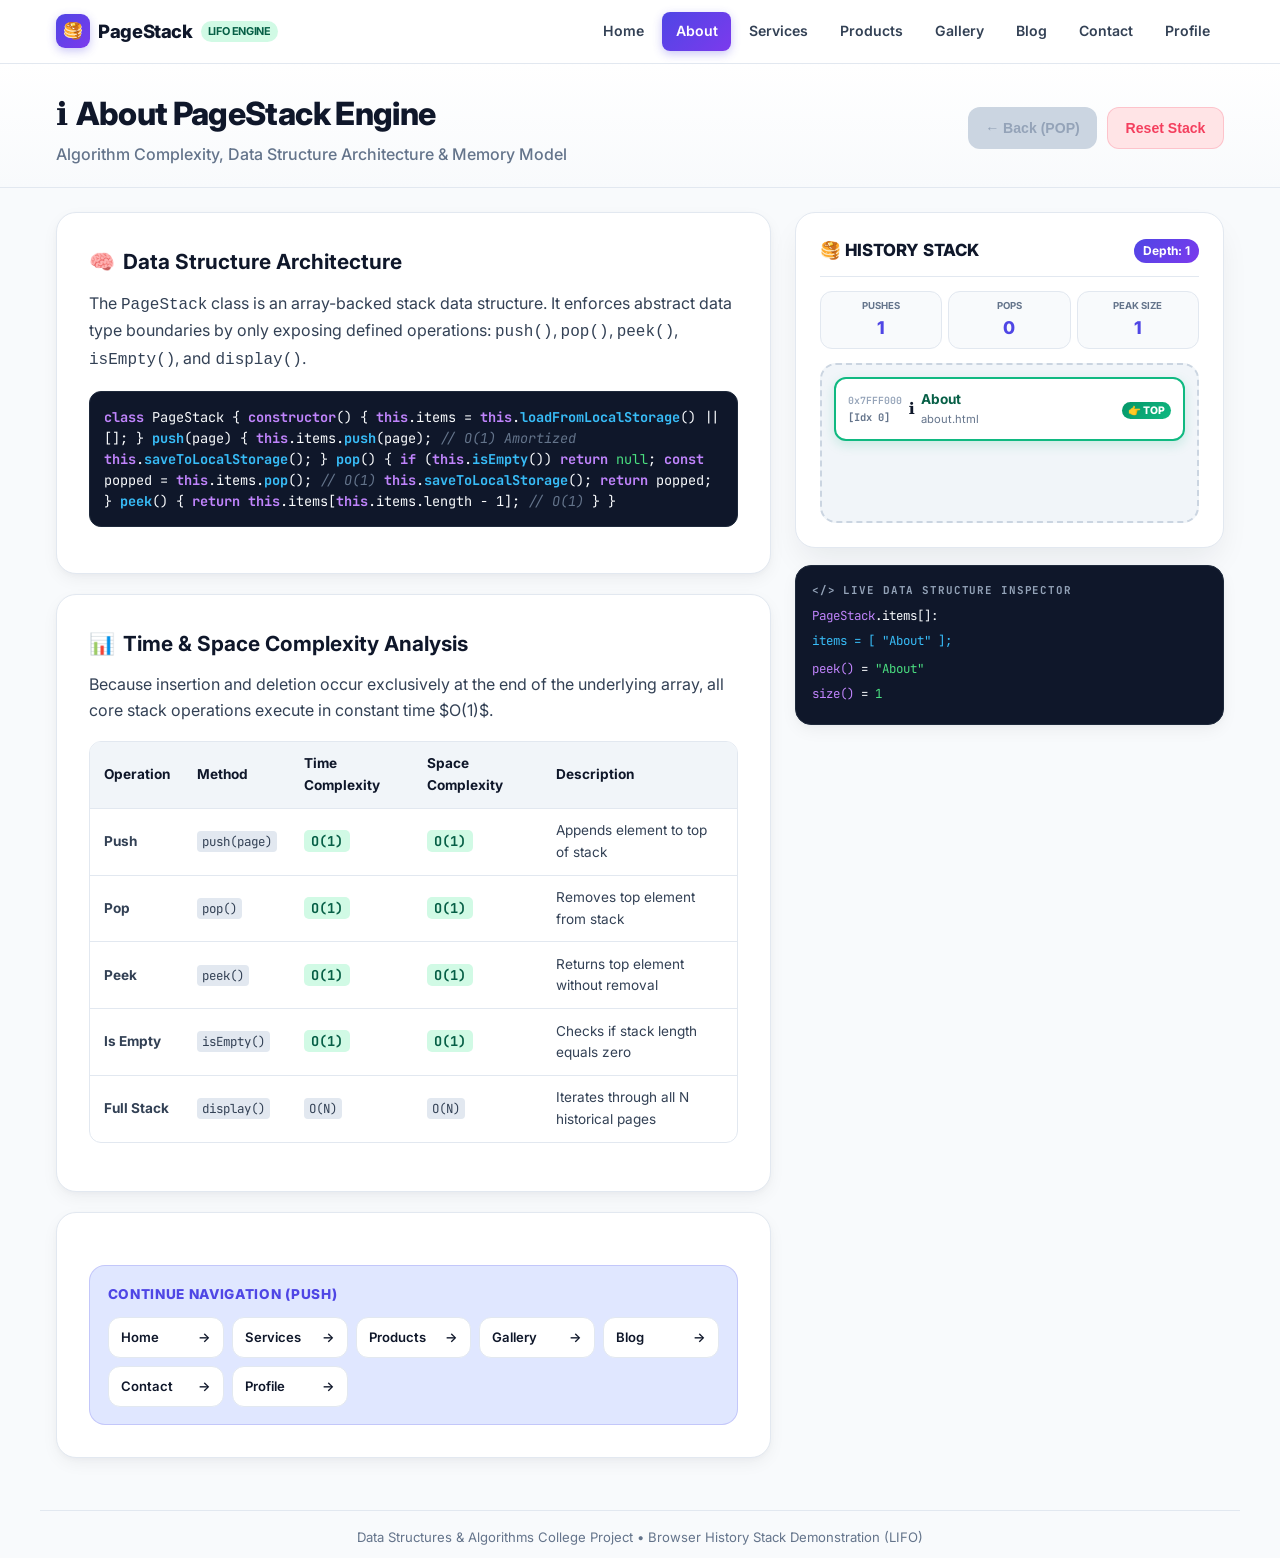
==== commit 288c8013: "Transform mobile experience into native Mobile App UI: fixed bottom tab bar, floating stack controll" ====
--- a/about.html
+++ b/about.html
@@ -2,9 +2,9 @@
 <html lang="en">
 <head>
     <meta charset="UTF-8">
-    <meta name="viewport" content="width=device-width, initial-scale=1.0">
+    <meta name="viewport" content="width=device-width, initial-scale=1.0, shrink-to-fit=no">
     <title>About - Page Stack History Demo</title>
-    <link rel="stylesheet" href="css/style.css">
+    <link rel="stylesheet" href="css/style.css?v=1790517485810">
 </head>
 <body>
 
@@ -207,6 +207,6 @@
         <p>Data Structures & Algorithms College Project &bull; Browser History Stack Demonstration (LIFO)</p>
     </footer>
 
-    <script src="js/stack.js"></script>
+    <script src="js/stack.js?v=1790517485811"></script>
 </body>
 </html>
--- a/css/style.css
+++ b/css/style.css
@@ -1,12 +1,12 @@
 /* --------------------------------------------------------------------------
- * Stack Data Structure Page History Demo - Mobile-First Responsive Stylesheet
- * Responsive across 320px, 480px, 768px, 1024px, 1400px viewports
+ * PageStack - Mobile App Architecture & Responsive Stylesheet
+ * Responsive across Mobile (320px+), Tablet, and Desktop
  * -------------------------------------------------------------------------- */
 
 @import url('https://fonts.googleapis.com/css2?family=Inter:wght@400;500;600;700;800&family=JetBrains+Mono:wght@500;700&display=swap');
 
 :root {
-    --font-main: 'Inter', system-ui, -apple-system, sans-serif;
+    --font-main: 'Inter', system-ui, -apple-system, BlinkMacSystemFont, sans-serif;
     --font-code: 'JetBrains Mono', Consolas, monospace;
     
     /* Slate & Dark Neutrals */
@@ -15,7 +15,7 @@
     --border-color: #e2e8f0;
     --border-hover: #cbd5e1;
     --text-primary: #0f172a;
-    --text-secondary: #475569;
+    --text-secondary: #334155;
     --text-muted: #64748b;
     
     /* Vibrant Pastel & Accent Colors */
@@ -36,55 +36,61 @@
     
     --radius-sm: 8px;
     --radius-md: 12px;
-    --radius-lg: 18px;
-    --radius-xl: 24px;
+    --radius-lg: 16px;
+    --radius-xl: 20px;
     
     --shadow-sm: 0 2px 4px rgba(15, 23, 42, 0.04);
-    --shadow-md: 0 10px 25px -5px rgba(15, 23, 42, 0.06), 0 4px 10px -2px rgba(15, 23, 42, 0.03);
-    --shadow-lg: 0 20px 40px -10px rgba(15, 23, 42, 0.1), 0 8px 16px -4px rgba(15, 23, 42, 0.04);
-}
-
-* {
+    --shadow-md: 0 6px 18px -2px rgba(15, 23, 42, 0.06), 0 2px 6px -1px rgba(15, 23, 42, 0.03);
+    --shadow-lg: 0 16px 32px -6px rgba(15, 23, 42, 0.08);
+}
+
+/* Base Reset to stop body overflow */
+*, *::before, *::after {
     box-sizing: border-box;
     margin: 0;
     padding: 0;
-}
-
-body {
-    font-family: var(--font-main);
+    max-width: 100%;
+}
+
+html, body {
+    width: 100%;
+    max-width: 100%;
+    overflow-x: hidden !important;
+    position: relative;
     background-color: var(--bg-main);
     color: var(--text-primary);
+    font-family: var(--font-main);
     line-height: 1.6;
-    padding-bottom: 60px;
     -webkit-font-smoothing: antialiased;
-    overflow-x: hidden;
-}
-
-/* Header & Mobile Sticky Navigation */
+}
+
+/* Header & Navigation */
 .site-header {
-    background-color: rgba(255, 255, 255, 0.95);
+    width: 100%;
+    background-color: rgba(255, 255, 255, 0.98);
     backdrop-filter: blur(12px);
     border-bottom: 1px solid var(--border-color);
     position: sticky;
     top: 0;
-    z-index: 200;
+    z-index: 500;
 }
 
 .header-container {
-    max-width: 1240px;
+    width: 100%;
+    max-width: 1200px;
     margin: 0 auto;
-    padding: 0.75rem 1.25rem;
+    padding: 0.75rem 1rem;
     display: flex;
     justify-content: space-between;
     align-items: center;
-    gap: 1rem;
+    gap: 0.75rem;
 }
 
 .brand-logo {
     display: flex;
     align-items: center;
-    gap: 0.6rem;
-    font-size: 1.2rem;
+    gap: 0.5rem;
+    font-size: 1.15rem;
     font-weight: 800;
     color: var(--text-primary);
     text-decoration: none;
@@ -93,27 +99,26 @@
 }
 
 .brand-icon {
-    width: 36px;
-    height: 36px;
+    width: 34px;
+    height: 34px;
     background: var(--primary-gradient);
     color: #ffffff;
-    border-radius: 10px;
+    border-radius: 9px;
     display: flex;
     align-items: center;
     justify-content: center;
-    font-size: 1.1rem;
-    box-shadow: 0 4px 12px rgba(79, 70, 229, 0.3);
+    font-size: 1rem;
+    box-shadow: 0 3px 10px rgba(79, 70, 229, 0.3);
 }
 
 .brand-badge {
     background: var(--top-soft);
     color: var(--top-text);
-    font-size: 0.7rem;
-    padding: 3px 8px;
-    border-radius: 20px;
+    font-size: 0.68rem;
+    padding: 2px 7px;
+    border-radius: 12px;
     font-weight: 700;
     text-transform: uppercase;
-    letter-spacing: 0.05em;
 }
 
 /* Mobile Toggle Hamburger */
@@ -122,35 +127,35 @@
     background: #f1f5f9;
     border: 1px solid var(--border-color);
     border-radius: var(--radius-sm);
-    padding: 0.5rem 0.75rem;
-    font-size: 1.2rem;
+    padding: 0.4rem 0.75rem;
+    font-size: 0.9rem;
+    font-weight: 700;
     cursor: pointer;
     color: var(--text-primary);
-    min-height: 44px;
-    min-width: 44px;
+    min-height: 40px;
     align-items: center;
     justify-content: center;
+    gap: 0.4rem;
 }
 
 .nav-menu {
     display: flex;
     align-items: center;
-    gap: 0.35rem;
+    gap: 0.3rem;
     list-style: none;
 }
 
 .nav-link {
     display: inline-flex;
     align-items: center;
-    gap: 0.4rem;
-    padding: 0.55rem 0.9rem;
+    padding: 0.5rem 0.85rem;
     color: var(--text-secondary);
     text-decoration: none;
     border-radius: var(--radius-sm);
     font-weight: 600;
     font-size: 0.88rem;
-    min-height: 40px;
-    transition: all 0.2s cubic-bezier(0.4, 0, 0.2, 1);
+    min-height: 38px;
+    transition: all 0.2s ease;
 }
 
 .nav-link:hover {
@@ -161,76 +166,84 @@
 .nav-link.active {
     color: #ffffff;
     background: var(--primary-gradient);
-    box-shadow: 0 4px 14px rgba(79, 70, 229, 0.3);
-}
-
-/* Page Hero Banner Header */
+    box-shadow: 0 3px 10px rgba(79, 70, 229, 0.3);
+}
+
+/* Hero Section */
 .page-hero {
+    width: 100%;
     background: linear-gradient(180deg, #ffffff 0%, var(--bg-main) 100%);
     border-bottom: 1px solid var(--border-color);
-    padding: 1.75rem 0 1.25rem 0;
+    padding: 1.5rem 0 1.25rem 0;
 }
 
 .hero-container {
-    max-width: 1240px;
+    width: 100%;
+    max-width: 1200px;
     margin: 0 auto;
-    padding: 0 1.25rem;
+    padding: 0 1rem;
     display: flex;
     justify-content: space-between;
     align-items: center;
     flex-wrap: wrap;
-    gap: 1.25rem;
+    gap: 1rem;
+}
+
+.hero-title-group {
+    flex: 1;
+    min-width: 260px;
 }
 
 .hero-title-group h1 {
-    font-size: clamp(1.4rem, 4vw, 2.1rem);
+    font-size: clamp(1.3rem, 4vw, 2rem);
     font-weight: 800;
-    letter-spacing: -0.03em;
+    letter-spacing: -0.02em;
     color: var(--text-primary);
     display: flex;
     align-items: center;
-    gap: 0.6rem;
+    gap: 0.5rem;
 }
 
 .hero-subtitle {
     color: var(--text-muted);
-    font-size: clamp(0.9rem, 2.5vw, 1.05rem);
-    margin-top: 0.25rem;
+    font-size: clamp(0.85rem, 2.2vw, 1rem);
+    margin-top: 0.2rem;
     font-weight: 500;
 }
 
-/* Control Buttons Bar */
+/* Action Control Buttons */
 .control-actions {
     display: flex;
     align-items: center;
-    gap: 0.75rem;
+    gap: 0.6rem;
 }
 
 .btn {
     display: inline-flex;
     align-items: center;
     justify-content: center;
-    gap: 0.5rem;
-    padding: 0.65rem 1.2rem;
+    gap: 0.4rem;
+    padding: 0.6rem 1.1rem;
     border-radius: var(--radius-md);
     font-weight: 700;
-    font-size: 0.9rem;
-    min-height: 44px;
+    font-size: 0.88rem;
+    min-height: 42px;
     cursor: pointer;
     border: none;
-    transition: all 0.25s cubic-bezier(0.4, 0, 0.2, 1);
+    transition: all 0.2s ease;
     text-decoration: none;
+    white-space: nowrap;
 }
 
 .btn-back {
     background: var(--primary-gradient);
     color: #ffffff;
-    box-shadow: 0 4px 14px rgba(79, 70, 229, 0.3);
+    box-shadow: 0 3px 10px rgba(79, 70, 229, 0.25);
 }
 
 .btn-back:hover:not(.disabled) {
     transform: translateY(-2px);
-    box-shadow: 0 8px 20px rgba(79, 70, 229, 0.4);
+    box-shadow: 0 6px 16px rgba(79, 70, 229, 0.35);
 }
 
 .btn-back.disabled {
@@ -251,105 +264,115 @@
     transform: translateY(-2px);
 }
 
-/* Layout Grid */
+/* Main Layout Grid */
 .main-layout {
-    max-width: 1240px;
-    margin: 1.75rem auto;
-    padding: 0 1.25rem;
+    width: 100%;
+    max-width: 1200px;
+    margin: 1.5rem auto;
+    padding: 0 1rem;
     display: grid;
     grid-template-columns: 1fr;
-    gap: 1.75rem;
-}
-
-@media (min-width: 980px) {
+    gap: 1.5rem;
+}
+
+@media (min-width: 960px) {
     .main-layout {
         grid-template-columns: 1.25fr 0.75fr;
     }
 }
 
-/* Content Area Cards */
+.content-column, .sidebar-column {
+    width: 100%;
+    min-width: 0;
+}
+
+/* Content Cards */
 .content-card {
+    width: 100%;
     background: var(--card-bg);
     border-radius: var(--radius-xl);
-    padding: clamp(1.25rem, 3vw, 2.25rem);
+    padding: clamp(1.1rem, 3.5vw, 2rem);
     border: 1px solid var(--border-color);
     box-shadow: var(--shadow-md);
-    margin-bottom: 1.5rem;
+    margin-bottom: 1.25rem;
+    overflow: hidden;
 }
 
 .card-heading {
-    font-size: clamp(1.15rem, 3vw, 1.35rem);
+    font-size: clamp(1.1rem, 3vw, 1.3rem);
     font-weight: 700;
     color: var(--text-primary);
-    margin-bottom: 0.85rem;
+    margin-bottom: 0.75rem;
     display: flex;
     align-items: center;
     gap: 0.5rem;
-    letter-spacing: -0.01em;
 }
 
 .card-intro {
-    font-size: clamp(0.95rem, 2vw, 1.05rem);
+    font-size: clamp(0.9rem, 2vw, 1rem);
     color: var(--text-secondary);
-    line-height: 1.65;
-    margin-bottom: 1.25rem;
+    line-height: 1.6;
+    margin-bottom: 1.1rem;
 }
 
 /* Feature Grid */
 .feature-grid {
+    width: 100%;
     display: grid;
-    grid-template-columns: repeat(auto-fit, minmax(200px, 1fr));
-    gap: 1rem;
-    margin: 1.25rem 0;
+    grid-template-columns: repeat(auto-fit, minmax(180px, 1fr));
+    gap: 0.85rem;
+    margin: 1rem 0;
 }
 
 .feature-box {
     background: #f8fafc;
     border: 1px solid var(--border-color);
     border-radius: var(--radius-lg);
-    padding: 1.2rem;
-    transition: all 0.25s ease;
+    padding: 1.1rem;
+    transition: all 0.2s ease;
 }
 
 .feature-box:hover {
     border-color: var(--primary);
     background: #ffffff;
     box-shadow: var(--shadow-md);
-    transform: translateY(-3px);
+    transform: translateY(-2px);
 }
 
 .feature-icon {
-    font-size: 1.5rem;
-    margin-bottom: 0.5rem;
+    font-size: 1.4rem;
+    margin-bottom: 0.4rem;
 }
 
 .feature-title {
-    font-size: 1rem;
+    font-size: 0.95rem;
     font-weight: 700;
     color: var(--text-primary);
-    margin-bottom: 0.3rem;
+    margin-bottom: 0.25rem;
 }
 
 .feature-desc {
-    font-size: 0.85rem;
+    font-size: 0.82rem;
     color: var(--text-muted);
-    line-height: 1.5;
-}
-
-/* Data Table Styling */
+    line-height: 1.45;
+}
+
+/* Data Tables */
 .ds-table-wrapper {
-    overflow-x: auto;
+    width: 100%;
+    max-width: 100%;
+    overflow-x: auto !important;
     border-radius: var(--radius-md);
     border: 1px solid var(--border-color);
-    margin: 1.25rem 0;
+    margin: 1rem 0;
     -webkit-overflow-scrolling: touch;
 }
 
 .ds-table {
     width: 100%;
-    min-width: 500px;
+    min-width: 450px;
     border-collapse: collapse;
-    font-size: 0.88rem;
+    font-size: 0.85rem;
     text-align: left;
 }
 
@@ -357,12 +380,12 @@
     background: #f1f5f9;
     color: var(--text-primary);
     font-weight: 700;
-    padding: 0.75rem 0.9rem;
+    padding: 0.7rem 0.85rem;
     border-bottom: 1px solid var(--border-color);
 }
 
 .ds-table td {
-    padding: 0.75rem 0.9rem;
+    padding: 0.7rem 0.85rem;
     border-bottom: 1px solid var(--border-color);
     color: var(--text-secondary);
 }
@@ -375,31 +398,32 @@
     font-family: var(--font-code);
     background: #e2e8f0;
     color: #334155;
-    padding: 2px 6px;
+    padding: 2px 5px;
     border-radius: 4px;
-    font-size: 0.8rem;
+    font-size: 0.78rem;
 }
 
 .badge-o1 {
     background: var(--top-soft);
     color: var(--top-text);
     font-weight: 700;
-    padding: 3px 8px;
-    border-radius: 6px;
+    padding: 2px 7px;
+    border-radius: 5px;
     font-family: var(--font-code);
 }
 
-/* Code Block Box */
+/* Code Blocks */
 .code-block {
+    width: 100%;
     background: #0f172a;
     color: #f8fafc;
     border-radius: var(--radius-md);
-    padding: 1rem;
+    padding: 0.9rem;
     font-family: var(--font-code);
-    font-size: clamp(0.78rem, 2.2vw, 0.88rem);
-    line-height: 1.6;
-    overflow-x: auto;
-    margin: 1rem 0;
+    font-size: clamp(0.75rem, 2vw, 0.85rem);
+    line-height: 1.55;
+    overflow-x: auto !important;
+    margin: 0.85rem 0;
     border: 1px solid #1e293b;
     -webkit-overflow-scrolling: touch;
 }
@@ -409,43 +433,45 @@
 .code-string { color: #4ade80; }
 .code-comment { color: #64748b; font-style: italic; }
 
-/* Quick Page Navigation Buttons Grid */
+/* Quick Navigation Links */
 .quick-nav-card {
-    margin-top: 1.5rem;
+    width: 100%;
+    margin-top: 1.25rem;
     background: var(--primary-soft);
     border-radius: var(--radius-lg);
-    padding: 1.25rem;
+    padding: 1.1rem;
     border: 1px solid rgba(79, 70, 229, 0.2);
 }
 
 .quick-nav-header {
-    font-size: 0.9rem;
+    font-size: 0.85rem;
     font-weight: 800;
     color: var(--primary);
     text-transform: uppercase;
     letter-spacing: 0.05em;
-    margin-bottom: 0.85rem;
+    margin-bottom: 0.75rem;
 }
 
 .quick-nav-links {
+    width: 100%;
     display: grid;
-    grid-template-columns: repeat(auto-fill, minmax(115px, 1fr));
-    gap: 0.6rem;
+    grid-template-columns: repeat(auto-fill, minmax(110px, 1fr));
+    gap: 0.5rem;
 }
 
 .quick-nav-link {
     display: flex;
     align-items: center;
     justify-content: space-between;
-    padding: 0.6rem 0.85rem;
+    padding: 0.55rem 0.75rem;
     background: #ffffff;
     border: 1px solid var(--border-color);
     border-radius: var(--radius-md);
     color: var(--text-primary);
     text-decoration: none;
     font-weight: 600;
-    font-size: 0.85rem;
-    min-height: 42px;
+    font-size: 0.82rem;
+    min-height: 40px;
     transition: all 0.2s ease;
 }
 
@@ -453,22 +479,23 @@
     border-color: var(--primary);
     background: var(--primary);
     color: #ffffff;
-    transform: translateY(-2px);
-}
-
-/* Sidebar Stack Component */
+}
+
+/* Sidebar Stack Inspector */
 .sidebar-stack-wrapper {
+    width: 100%;
     position: sticky;
-    top: 5rem;
+    top: 4.5rem;
     display: flex;
     flex-direction: column;
-    gap: 1.25rem;
+    gap: 1.1rem;
 }
 
 .stack-card {
+    width: 100%;
     background: var(--card-bg);
     border-radius: var(--radius-xl);
-    padding: clamp(1.25rem, 3vw, 1.75rem);
+    padding: clamp(1.1rem, 3vw, 1.5rem);
     border: 1px solid var(--border-color);
     box-shadow: var(--shadow-lg);
 }
@@ -477,13 +504,13 @@
     display: flex;
     justify-content: space-between;
     align-items: center;
-    padding-bottom: 0.85rem;
+    padding-bottom: 0.75rem;
     border-bottom: 1px solid var(--border-color);
-    margin-bottom: 1rem;
+    margin-bottom: 0.85rem;
 }
 
 .stack-title {
-    font-size: 1.1rem;
+    font-size: 1.05rem;
     font-weight: 800;
     color: var(--text-primary);
     display: flex;
@@ -494,106 +521,96 @@
 .stack-counter {
     background: var(--primary-gradient);
     color: #ffffff;
-    padding: 3px 10px;
-    border-radius: 20px;
-    font-size: 0.78rem;
+    padding: 2px 9px;
+    border-radius: 16px;
+    font-size: 0.75rem;
     font-weight: 700;
 }
 
 /* Stats Row */
 .stats-row {
+    width: 100%;
     display: grid;
     grid-template-columns: repeat(3, 1fr);
-    gap: 0.5rem;
-    margin-bottom: 1rem;
+    gap: 0.4rem;
+    margin-bottom: 0.85rem;
 }
 
 .stat-card {
     background: #f8fafc;
     border: 1px solid var(--border-color);
     border-radius: var(--radius-md);
-    padding: 0.5rem 0.25rem;
+    padding: 0.4rem 0.2rem;
     text-align: center;
 }
 
 .stat-label {
-    font-size: 0.65rem;
+    font-size: 0.6rem;
     font-weight: 700;
     color: var(--text-muted);
     text-transform: uppercase;
 }
 
 .stat-val {
-    font-size: 1.15rem;
+    font-size: 1.1rem;
     font-weight: 800;
     color: var(--primary);
 }
 
-/* Visual Stack Container */
+/* Stack Viewport */
 .stack-viewport {
+    width: 100%;
     background: #f1f5f9;
     border: 2px dashed #cbd5e1;
     border-radius: var(--radius-lg);
-    padding: 0.85rem;
-    min-height: 180px;
+    padding: 0.75rem;
+    min-height: 160px;
     display: flex;
     flex-direction: column;
     justify-content: flex-start;
 }
 
 .stack-items-wrapper {
+    width: 100%;
     display: flex;
     flex-direction: column;
-    gap: 0.55rem;
+    gap: 0.5rem;
 }
 
 .stack-item {
+    width: 100%;
     background: #ffffff;
     border: 1px solid var(--border-color);
     border-radius: var(--radius-md);
-    padding: 0.75rem 0.85rem;
+    padding: 0.65rem 0.75rem;
     display: flex;
     align-items: center;
     justify-content: space-between;
-    gap: 0.5rem;
-    transition: all 0.3s cubic-bezier(0.34, 1.56, 0.64, 1);
-    animation: stackSlideIn 0.35s ease-out;
-}
-
-@keyframes stackSlideIn {
-    from {
-        opacity: 0;
-        transform: translateY(-12px) scale(0.96);
-    }
-    to {
-        opacity: 1;
-        transform: translateY(0) scale(1);
-    }
+    gap: 0.4rem;
+    transition: all 0.25s ease;
 }
 
 .stack-item.top-item {
-    background: #ffffff;
     border: 2px solid var(--top-accent);
-    box-shadow: 0 6px 16px rgba(16, 185, 129, 0.2);
+    box-shadow: 0 4px 12px rgba(16, 185, 129, 0.18);
 }
 
 .stack-item-meta {
     display: flex;
     flex-direction: column;
-    gap: 1px;
     flex-shrink: 0;
 }
 
 .mem-addr {
     font-family: var(--font-code);
-    font-size: 0.65rem;
+    font-size: 0.62rem;
     color: #94a3b8;
     font-weight: 600;
 }
 
 .stack-idx {
     font-family: var(--font-code);
-    font-size: 0.68rem;
+    font-size: 0.65rem;
     color: var(--text-muted);
     font-weight: 700;
 }
@@ -601,13 +618,13 @@
 .stack-item-main {
     display: flex;
     align-items: center;
-    gap: 0.5rem;
+    gap: 0.4rem;
     min-width: 0;
     flex: 1;
 }
 
 .item-icon {
-    font-size: 1.1rem;
+    font-size: 1rem;
     flex-shrink: 0;
 }
 
@@ -618,7 +635,7 @@
 
 .item-name {
     font-weight: 700;
-    font-size: 0.9rem;
+    font-size: 0.85rem;
     color: var(--text-primary);
     white-space: nowrap;
     text-overflow: ellipsis;
@@ -630,7 +647,7 @@
 }
 
 .item-url {
-    font-size: 0.72rem;
+    font-size: 0.7rem;
     color: var(--text-muted);
     white-space: nowrap;
     text-overflow: ellipsis;
@@ -642,18 +659,16 @@
 }
 
 .badge {
-    font-size: 0.68rem;
+    font-size: 0.65rem;
     font-weight: 800;
-    padding: 2px 7px;
-    border-radius: 12px;
-    letter-spacing: 0.03em;
+    padding: 2px 6px;
+    border-radius: 10px;
     white-space: nowrap;
 }
 
 .badge-top {
     background: var(--top-gradient);
     color: #ffffff;
-    box-shadow: 0 2px 6px rgba(16, 185, 129, 0.4);
 }
 
 .badge-bottom {
@@ -665,51 +680,53 @@
     text-align: center;
     color: var(--text-muted);
     font-style: italic;
-    padding: 2.5rem 1rem;
-}
-
-/* Data Structure Inspector Card */
+    padding: 2rem 0.5rem;
+}
+
+/* Inspector Card */
 .ds-inspector-card {
+    width: 100%;
     background: #0f172a;
     color: #f8fafc;
     border-radius: var(--radius-lg);
-    padding: 1.1rem;
+    padding: 1rem;
     font-family: var(--font-code);
-    font-size: 0.8rem;
+    font-size: 0.78rem;
     border: 1px solid #1e293b;
     box-shadow: var(--shadow-md);
+    overflow-x: auto;
 }
 
 .ds-inspector-header {
     color: #94a3b8;
-    font-size: 0.7rem;
+    font-size: 0.68rem;
     font-weight: 700;
     text-transform: uppercase;
     letter-spacing: 0.08em;
-    margin-bottom: 0.5rem;
+    margin-bottom: 0.4rem;
 }
 
 .ds-line {
-    margin-bottom: 0.35rem;
+    margin-bottom: 0.3rem;
     word-break: break-all;
 }
 
 .ds-var { color: #c084fc; }
 .ds-val { color: #4ade80; }
 
-/* Toast Notifications */
+/* Toast */
 .stack-toast {
     position: fixed;
-    bottom: 1.25rem;
-    right: 1.25rem;
-    left: 1.25rem;
-    max-width: 380px;
+    bottom: 4.5rem;
+    right: 1rem;
+    left: 1rem;
+    max-width: 360px;
     margin-left: auto;
     background: #0f172a;
     color: #ffffff;
-    padding: 0.85rem 1.25rem;
+    padding: 0.75rem 1.1rem;
     border-radius: var(--radius-md);
-    font-size: 0.88rem;
+    font-size: 0.85rem;
     font-weight: 600;
     box-shadow: var(--shadow-lg);
     border: 1px solid #334155;
@@ -726,32 +743,144 @@
 
 /* Site Footer */
 .site-footer {
-    max-width: 1240px;
-    margin: 2.5rem auto 0 auto;
-    padding: 1.25rem;
+    width: 100%;
+    max-width: 1200px;
+    margin: 2rem auto 0 auto;
+    padding: 1rem;
     border-top: 1px solid var(--border-color);
     text-align: center;
     color: var(--text-muted);
-    font-size: 0.85rem;
+    font-size: 0.82rem;
 }
 
 /* --------------------------------------------------------------------------
- * Mobile Breakpoints (<980px Tablet, <768px Mobile, <480px Small Phones)
+ * Mobile App Bottom Bar & Mobile Floating Bar
  * -------------------------------------------------------------------------- */
 
-@media (max-width: 980px) {
+.mobile-app-bottom-bar {
+    display: none;
+    position: fixed;
+    bottom: 0;
+    left: 0;
+    right: 0;
+    height: 60px;
+    background: rgba(255, 255, 255, 0.98);
+    backdrop-filter: blur(16px);
+    border-top: 1px solid var(--border-color);
+    z-index: 950;
+    box-shadow: 0 -4px 16px rgba(15, 23, 42, 0.08);
+    justify-content: space-around;
+    align-items: center;
+    overflow-x: auto;
+    -webkit-overflow-scrolling: touch;
+    scrollbar-width: none;
+}
+
+.mobile-app-bottom-bar::-webkit-scrollbar {
+    display: none;
+}
+
+.mobile-app-tab {
+    display: flex;
+    flex-direction: column;
+    align-items: center;
+    justify-content: center;
+    gap: 2px;
+    padding: 4px 6px;
+    color: var(--text-muted);
+    text-decoration: none;
+    font-size: 0.68rem;
+    font-weight: 600;
+    min-width: 44px;
+    transition: all 0.2s ease;
+}
+
+.mobile-app-tab .tab-icon {
+    font-size: 1.15rem;
+}
+
+.mobile-app-tab.active {
+    color: var(--primary);
+    font-weight: 800;
+}
+
+.mobile-app-tab.active .tab-icon {
+    transform: translateY(-2px);
+}
+
+/* Mobile Floating Controller Bar */
+.mobile-floating-stack-bar {
+    display: none;
+    position: fixed;
+    bottom: 66px;
+    left: 1rem;
+    right: 1rem;
+    background: #0f172a;
+    color: #ffffff;
+    padding: 0.5rem 0.85rem;
+    border-radius: 30px;
+    box-shadow: var(--shadow-lg);
+    z-index: 900;
+    justify-content: space-between;
+    align-items: center;
+    border: 1px solid #334155;
+}
+
+.m-stack-info {
+    display: flex;
+    align-items: center;
+    gap: 0.4rem;
+    font-size: 0.82rem;
+}
+
+.m-stack-icon { font-size: 1rem; }
+.m-stack-text { font-weight: 600; }
+.m-stack-badge {
+    background: var(--primary);
+    color: #ffffff;
+    font-size: 0.7rem;
+    font-weight: 800;
+    padding: 1px 7px;
+    border-radius: 10px;
+}
+
+.m-pop-btn {
+    padding: 0.35rem 0.85rem !important;
+    font-size: 0.78rem !important;
+    min-height: 32px !important;
+    border-radius: 20px !important;
+}
+
+/* --------------------------------------------------------------------------
+ * Mobile Breakpoints (<960px Tablet, <768px Mobile, <480px Small Phones)
+ * -------------------------------------------------------------------------- */
+
+@media (max-width: 960px) {
     .sidebar-stack-wrapper {
         position: static;
     }
 }
 
 @media (max-width: 768px) {
+    .mobile-app-bottom-bar {
+        display: flex;
+    }
+
+    .mobile-floating-stack-bar {
+        display: flex;
+    }
+
+    body {
+        padding-bottom: 120px;
+    }
+
     .mobile-toggle {
-        display: flex;
+        display: inline-flex;
     }
 
     .header-container {
-        padding: 0.6rem 1rem;
+        padding: 0.6rem 0.85rem;
+        flex-wrap: wrap;
     }
 
     .nav-menu {
@@ -759,10 +888,10 @@
         width: 100%;
         flex-direction: column;
         align-items: stretch;
-        gap: 0.4rem;
-        padding-top: 0.75rem;
+        gap: 0.3rem;
+        padding-top: 0.6rem;
         border-top: 1px solid var(--border-color);
-        margin-top: 0.5rem;
+        margin-top: 0.4rem;
     }
 
     .nav-menu.mobile-open {
@@ -771,21 +900,17 @@
 
     .nav-link {
         width: 100%;
-        padding: 0.75rem 1rem;
-        font-size: 0.95rem;
+        padding: 0.65rem 0.85rem;
+        font-size: 0.9rem;
         border-radius: var(--radius-md);
         justify-content: flex-start;
     }
 
-    .header-container {
-        flex-wrap: wrap;
-    }
-
     .hero-container {
         flex-direction: column;
-        align-items: flex-start;
-        padding: 0 1rem;
-        gap: 1rem;
+        align-items: stretch;
+        padding: 0 0.85rem;
+        gap: 0.85rem;
     }
 
     .control-actions {
@@ -797,14 +922,18 @@
 
     .control-actions .btn {
         width: 100%;
-        padding: 0.75rem 0.5rem;
-        font-size: 0.85rem;
+        padding: 0.65rem 0.4rem;
+        font-size: 0.82rem;
     }
 
     .main-layout {
-        padding: 0 1rem;
-        margin: 1.25rem auto;
-        gap: 1.25rem;
+        padding: 0 0.85rem;
+        margin: 1rem auto;
+        gap: 1rem;
+    }
+
+    .quick-nav-links {
+        grid-template-columns: repeat(2, 1fr);
     }
 }
 
@@ -812,26 +941,26 @@
     .quick-nav-links {
         grid-template-columns: repeat(2, 1fr);
     }
-    
+
     .stats-row {
         grid-template-columns: repeat(3, 1fr);
-        gap: 0.35rem;
+        gap: 0.25rem;
     }
 
     .stat-card {
-        padding: 0.35rem 0.15rem;
+        padding: 0.3rem 0.1rem;
     }
 
     .stat-val {
-        font-size: 1rem;
+        font-size: 0.95rem;
     }
 
     .stat-label {
-        font-size: 0.58rem;
+        font-size: 0.55rem;
     }
 
     .stack-item {
-        padding: 0.65rem 0.6rem;
+        padding: 0.55rem 0.5rem;
     }
 
     .mem-addr {
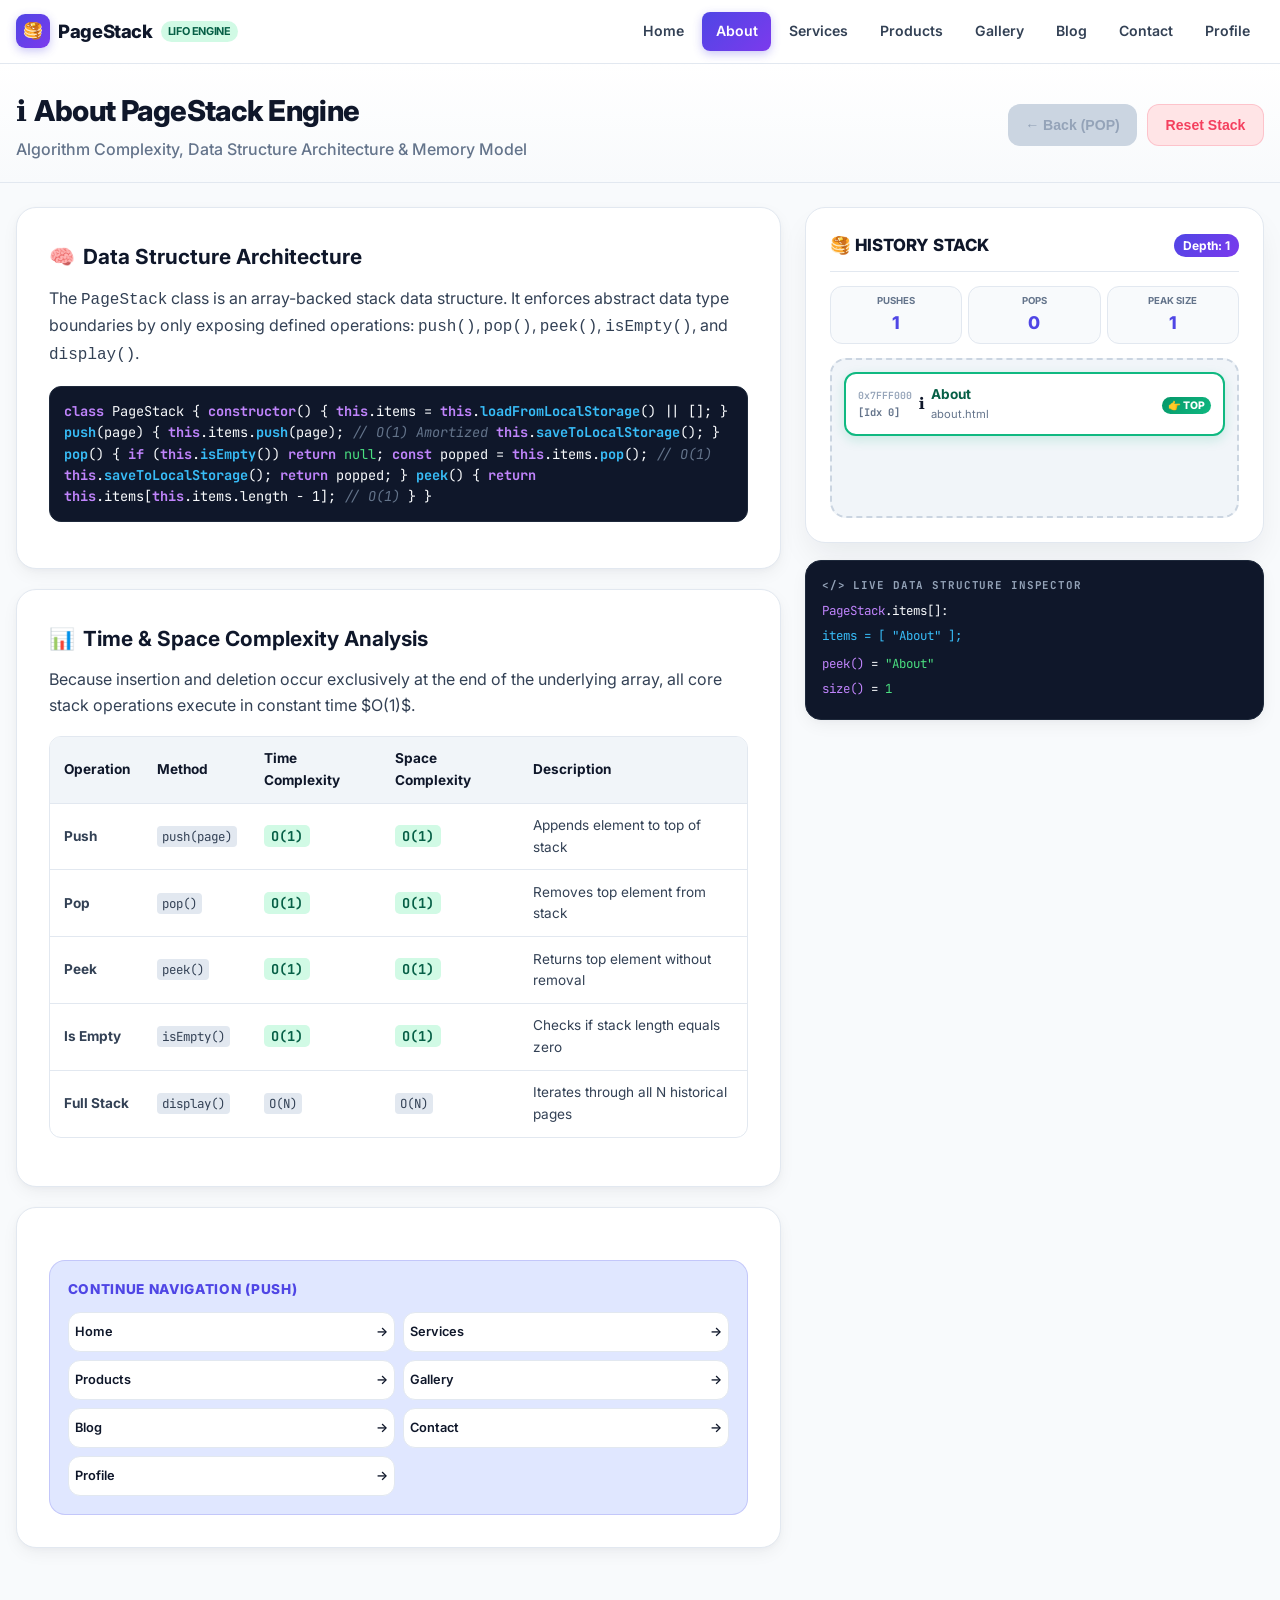
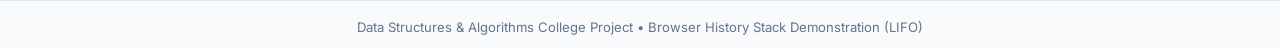
==== commit 2b052308: "Bulletproof mobile responsive overhaul: embedded inline mobile styles, forced 375px Chrome DevTools " ====
--- a/about.html
+++ b/about.html
@@ -5,6 +5,97 @@
     <meta name="viewport" content="width=device-width, initial-scale=1.0, shrink-to-fit=no">
     <title>About - Page Stack History Demo</title>
     <link rel="stylesheet" href="css/style.css?v=1790517485810">
+
+    <!-- Bulletproof Mobile Responsive Meta & Style Override -->
+    <meta name="viewport" content="width=device-width, initial-scale=1.0, maximum-scale=1.0, user-scalable=no">
+    <style>
+        html, body {
+            width: 100% !important;
+            max-width: 100% !important;
+            overflow-x: hidden !important;
+            margin: 0 !important;
+            padding: 0 !important;
+        }
+        *, *::before, *::after {
+            box-sizing: border-box !important;
+            max-width: 100% !important;
+            word-wrap: break-word !important;
+            overflow-wrap: break-word !important;
+        }
+        .header-container, .hero-container, .main-layout, .content-card, .stack-card, .quick-nav-card, .quick-nav-links, .feature-grid, .stats-row {
+            width: 100% !important;
+            max-width: 100% !important;
+            box-sizing: border-box !important;
+        }
+        .hero-title-group h1 {
+            font-size: clamp(1.2rem, 5vw, 1.8rem) !important;
+            word-break: break-word !important;
+        }
+        .quick-nav-links {
+            display: grid !important;
+            grid-template-columns: repeat(2, minmax(0, 1fr)) !important;
+            gap: 8px !important;
+        }
+        .quick-nav-link {
+            width: 100% !important;
+            padding: 8px 6px !important;
+            font-size: 0.8rem !important;
+            justify-content: space-between !important;
+        }
+        @media (max-width: 768px) {
+            .header-container {
+                flex-wrap: wrap !important;
+                padding: 8px 12px !important;
+            }
+            .mobile-toggle {
+                display: inline-flex !important;
+            }
+            .nav-menu {
+                display: none !important;
+                width: 100% !important;
+                flex-direction: column !important;
+                gap: 4px !important;
+            }
+            .nav-menu.mobile-open {
+                display: flex !important;
+            }
+            .control-actions {
+                width: 100% !important;
+                display: grid !important;
+                grid-template-columns: 1fr 1fr !important;
+                gap: 8px !important;
+            }
+            .control-actions .btn {
+                width: 100% !important;
+                padding: 10px 4px !important;
+                font-size: 0.82rem !important;
+            }
+            .main-layout {
+                padding: 0 10px !important;
+                margin: 10px auto !important;
+                grid-template-columns: 1fr !important;
+            }
+            .content-card {
+                padding: 14px !important;
+            }
+        }
+        @media (max-width: 480px) {
+            .quick-nav-links {
+                grid-template-columns: repeat(2, minmax(0, 1fr)) !important;
+            }
+            .stats-row {
+                grid-template-columns: repeat(3, 1fr) !important;
+                gap: 4px !important;
+            }
+            .stat-card {
+                padding: 4px 2px !important;
+            }
+            .stat-val {
+                font-size: 0.95rem !important;
+            }
+        }
+    </style>
+
 </head>
 <body>
 
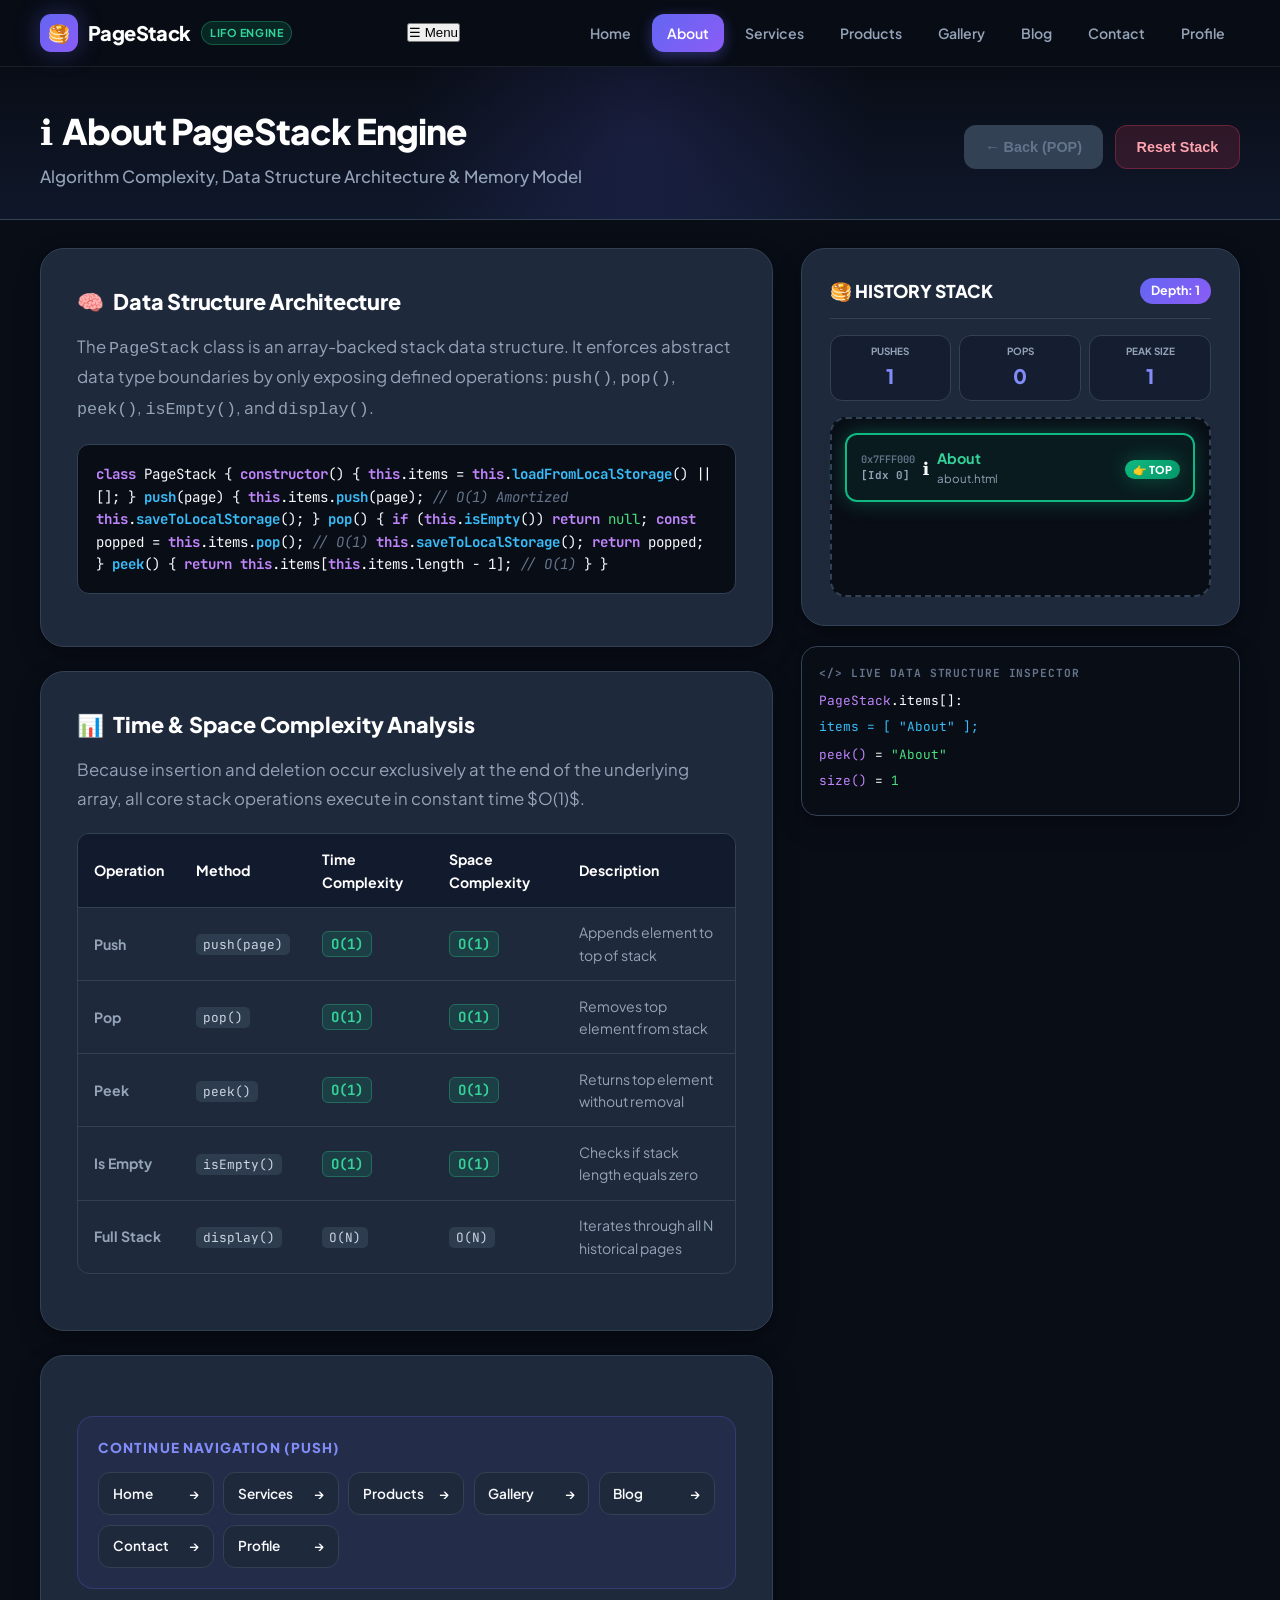
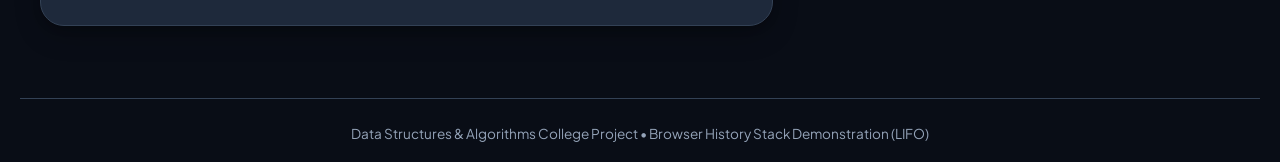
==== commit d582e1de: "Enforce Elite Dark SaaS theme: cleaned inline light-mode head overrides across all 8 HTML files, cac" ====
--- a/about.html
+++ b/about.html
@@ -2,99 +2,11 @@
 <html lang="en">
 <head>
     <meta charset="UTF-8">
-    <meta name="viewport" content="width=device-width, initial-scale=1.0, shrink-to-fit=no">
+    <meta name="viewport" content="width=device-width, initial-scale=1.0, maximum-scale=1.0, user-scalable=no">
     <title>About - Page Stack History Demo</title>
-    <link rel="stylesheet" href="css/style.css?v=1790517485810">
-
-    <!-- Bulletproof Mobile Responsive Meta & Style Override -->
-    <meta name="viewport" content="width=device-width, initial-scale=1.0, maximum-scale=1.0, user-scalable=no">
-    <style>
-        html, body {
-            width: 100% !important;
-            max-width: 100% !important;
-            overflow-x: hidden !important;
-            margin: 0 !important;
-            padding: 0 !important;
-        }
-        *, *::before, *::after {
-            box-sizing: border-box !important;
-            max-width: 100% !important;
-            word-wrap: break-word !important;
-            overflow-wrap: break-word !important;
-        }
-        .header-container, .hero-container, .main-layout, .content-card, .stack-card, .quick-nav-card, .quick-nav-links, .feature-grid, .stats-row {
-            width: 100% !important;
-            max-width: 100% !important;
-            box-sizing: border-box !important;
-        }
-        .hero-title-group h1 {
-            font-size: clamp(1.2rem, 5vw, 1.8rem) !important;
-            word-break: break-word !important;
-        }
-        .quick-nav-links {
-            display: grid !important;
-            grid-template-columns: repeat(2, minmax(0, 1fr)) !important;
-            gap: 8px !important;
-        }
-        .quick-nav-link {
-            width: 100% !important;
-            padding: 8px 6px !important;
-            font-size: 0.8rem !important;
-            justify-content: space-between !important;
-        }
-        @media (max-width: 768px) {
-            .header-container {
-                flex-wrap: wrap !important;
-                padding: 8px 12px !important;
-            }
-            .mobile-toggle {
-                display: inline-flex !important;
-            }
-            .nav-menu {
-                display: none !important;
-                width: 100% !important;
-                flex-direction: column !important;
-                gap: 4px !important;
-            }
-            .nav-menu.mobile-open {
-                display: flex !important;
-            }
-            .control-actions {
-                width: 100% !important;
-                display: grid !important;
-                grid-template-columns: 1fr 1fr !important;
-                gap: 8px !important;
-            }
-            .control-actions .btn {
-                width: 100% !important;
-                padding: 10px 4px !important;
-                font-size: 0.82rem !important;
-            }
-            .main-layout {
-                padding: 0 10px !important;
-                margin: 10px auto !important;
-                grid-template-columns: 1fr !important;
-            }
-            .content-card {
-                padding: 14px !important;
-            }
-        }
-        @media (max-width: 480px) {
-            .quick-nav-links {
-                grid-template-columns: repeat(2, minmax(0, 1fr)) !important;
-            }
-            .stats-row {
-                grid-template-columns: repeat(3, 1fr) !important;
-                gap: 4px !important;
-            }
-            .stat-card {
-                padding: 4px 2px !important;
-            }
-            .stat-val {
-                font-size: 0.95rem !important;
-            }
-        }
-    </style>
+    <link rel="stylesheet" href="css/style.css?v=3.0">
+
+    
 
 </head>
 <body>
@@ -298,6 +210,6 @@
         <p>Data Structures & Algorithms College Project &bull; Browser History Stack Demonstration (LIFO)</p>
     </footer>
 
-    <script src="js/stack.js?v=1790517485811"></script>
+    <script src="js/stack.js?v=3.0"></script>
 </body>
 </html>
--- a/css/style.css
+++ b/css/style.css
@@ -1,50 +1,51 @@
 /* --------------------------------------------------------------------------
- * PageStack - Mobile App Architecture & Responsive Stylesheet
- * Responsive across Mobile (320px+), Tablet, and Desktop
+ * PageStack - Elite Modern SaaS UI Design System
+ * Inspired by Linear.app, Vercel, and Stripe Design Standards
+ * Dark Slate & Neon Accent Palette with Glassmorphism & Liquid Responsiveness
  * -------------------------------------------------------------------------- */
 
-@import url('https://fonts.googleapis.com/css2?family=Inter:wght@400;500;600;700;800&family=JetBrains+Mono:wght@500;700&display=swap');
+@import url('https://fonts.googleapis.com/css2?family=Plus+Jakarta+Sans:wght@400;500;600;700;800&family=JetBrains+Mono:wght@500;700&display=swap');
 
 :root {
-    --font-main: 'Inter', system-ui, -apple-system, BlinkMacSystemFont, sans-serif;
+    --font-main: 'Plus Jakarta Sans', system-ui, -apple-system, sans-serif;
     --font-code: 'JetBrains Mono', Consolas, monospace;
     
-    /* Slate & Dark Neutrals */
-    --bg-main: #f8fafc;
-    --card-bg: #ffffff;
-    --border-color: #e2e8f0;
-    --border-hover: #cbd5e1;
-    --text-primary: #0f172a;
-    --text-secondary: #334155;
-    --text-muted: #64748b;
+    /* Dark Slate & Modern Tech Palette */
+    --bg-dark: #090d16;
+    --bg-main: #0f172a;
+    --card-bg: #1e293b;
+    --card-border: #334155;
+    --card-hover: #475569;
     
-    /* Vibrant Pastel & Accent Colors */
-    --primary: #4f46e5;
-    --primary-gradient: linear-gradient(135deg, #4f46e5 0%, #7c3aed 100%);
-    --primary-light: #eef2ff;
-    --primary-soft: #e0e7ff;
+    --text-bright: #ffffff;
+    --text-main: #f8fafc;
+    --text-muted: #94a3b8;
+    --text-subtle: #64748b;
+    
+    /* Elite Neon & Pastel Accents */
+    --primary: #6366f1;
+    --primary-gradient: linear-gradient(135deg, #6366f1 0%, #8b5cf6 100%);
+    --primary-glow: 0 0 25px rgba(99, 102, 241, 0.35);
     
     --top-accent: #10b981;
-    --top-gradient: linear-gradient(135deg, #059669 0%, #10b981 100%);
-    --top-soft: #d1fae5;
-    --top-text: #065f46;
+    --top-gradient: linear-gradient(135deg, #10b981 0%, #059669 100%);
+    --top-glow: 0 0 20px rgba(16, 185, 129, 0.35);
     
     --accent-cyan: #06b6d4;
+    --accent-purple: #a855f7;
+    --accent-rose: #f43f5e;
     --accent-amber: #f59e0b;
-    --accent-rose: #f43f5e;
-    --accent-rose-soft: #ffe4e6;
     
     --radius-sm: 8px;
     --radius-md: 12px;
     --radius-lg: 16px;
-    --radius-xl: 20px;
+    --radius-xl: 24px;
     
-    --shadow-sm: 0 2px 4px rgba(15, 23, 42, 0.04);
-    --shadow-md: 0 6px 18px -2px rgba(15, 23, 42, 0.06), 0 2px 6px -1px rgba(15, 23, 42, 0.03);
-    --shadow-lg: 0 16px 32px -6px rgba(15, 23, 42, 0.08);
-}
-
-/* Base Reset to stop body overflow */
+    --shadow-card: 0 10px 30px -5px rgba(0, 0, 0, 0.3), 0 4px 10px -2px rgba(0, 0, 0, 0.2);
+    --shadow-glow: 0 0 30px rgba(99, 102, 241, 0.2);
+}
+
+/* Base Reset & Lock */
 *, *::before, *::after {
     box-sizing: border-box;
     margin: 0;
@@ -57,19 +58,20 @@
     max-width: 100%;
     overflow-x: hidden !important;
     position: relative;
-    background-color: var(--bg-main);
-    color: var(--text-primary);
+    background-color: var(--bg-dark);
+    color: var(--text-main);
     font-family: var(--font-main);
     line-height: 1.6;
     -webkit-font-smoothing: antialiased;
 }
 
-/* Header & Navigation */
+/* Dark Glassmorphism Header */
 .site-header {
     width: 100%;
-    background-color: rgba(255, 255, 255, 0.98);
-    backdrop-filter: blur(12px);
-    border-bottom: 1px solid var(--border-color);
+    background: rgba(9, 13, 22, 0.85);
+    backdrop-filter: blur(16px);
+    -webkit-backdrop-filter: blur(16px);
+    border-bottom: 1px solid rgba(255, 255, 255, 0.08);
     position: sticky;
     top: 0;
     z-index: 500;
@@ -77,160 +79,156 @@
 
 .header-container {
     width: 100%;
-    max-width: 1200px;
+    max-width: 1240px;
     margin: 0 auto;
-    padding: 0.75rem 1rem;
+    padding: 0.85rem 1.25rem;
     display: flex;
     justify-content: space-between;
     align-items: center;
-    gap: 0.75rem;
+    gap: 1rem;
 }
 
 .brand-logo {
     display: flex;
     align-items: center;
-    gap: 0.5rem;
-    font-size: 1.15rem;
+    gap: 0.65rem;
+    font-size: 1.25rem;
     font-weight: 800;
-    color: var(--text-primary);
+    color: var(--text-bright);
     text-decoration: none;
     letter-spacing: -0.02em;
     flex-shrink: 0;
 }
 
 .brand-icon {
-    width: 34px;
-    height: 34px;
+    width: 38px;
+    height: 38px;
     background: var(--primary-gradient);
     color: #ffffff;
-    border-radius: 9px;
+    border-radius: 11px;
     display: flex;
     align-items: center;
     justify-content: center;
-    font-size: 1rem;
-    box-shadow: 0 3px 10px rgba(79, 70, 229, 0.3);
+    font-size: 1.1rem;
+    box-shadow: var(--primary-glow);
 }
 
 .brand-badge {
-    background: var(--top-soft);
-    color: var(--top-text);
+    background: rgba(16, 185, 129, 0.15);
+    color: #34d399;
+    border: 1px solid rgba(52, 211, 153, 0.3);
     font-size: 0.68rem;
-    padding: 2px 7px;
+    padding: 2px 8px;
     border-radius: 12px;
     font-weight: 700;
     text-transform: uppercase;
-}
-
-/* Mobile Toggle Hamburger */
-.mobile-toggle {
-    display: none;
-    background: #f1f5f9;
-    border: 1px solid var(--border-color);
-    border-radius: var(--radius-sm);
-    padding: 0.4rem 0.75rem;
-    font-size: 0.9rem;
-    font-weight: 700;
-    cursor: pointer;
-    color: var(--text-primary);
-    min-height: 40px;
-    align-items: center;
-    justify-content: center;
-    gap: 0.4rem;
+    letter-spacing: 0.05em;
 }
 
 .nav-menu {
     display: flex;
     align-items: center;
-    gap: 0.3rem;
+    gap: 0.35rem;
     list-style: none;
 }
 
 .nav-link {
     display: inline-flex;
     align-items: center;
-    padding: 0.5rem 0.85rem;
-    color: var(--text-secondary);
+    gap: 0.4rem;
+    padding: 0.5rem 0.95rem;
+    color: var(--text-muted);
     text-decoration: none;
-    border-radius: var(--radius-sm);
+    border-radius: var(--radius-md);
     font-weight: 600;
     font-size: 0.88rem;
-    min-height: 38px;
-    transition: all 0.2s ease;
+    transition: all 0.2s cubic-bezier(0.4, 0, 0.2, 1);
 }
 
 .nav-link:hover {
-    color: var(--primary);
-    background-color: var(--primary-soft);
+    color: var(--text-bright);
+    background: rgba(255, 255, 255, 0.06);
 }
 
 .nav-link.active {
     color: #ffffff;
     background: var(--primary-gradient);
-    box-shadow: 0 3px 10px rgba(79, 70, 229, 0.3);
-}
-
-/* Hero Section */
+    box-shadow: 0 4px 14px rgba(99, 102, 241, 0.4);
+}
+
+/* Elite Dark Hero Section */
 .page-hero {
     width: 100%;
-    background: linear-gradient(180deg, #ffffff 0%, var(--bg-main) 100%);
-    border-bottom: 1px solid var(--border-color);
-    padding: 1.5rem 0 1.25rem 0;
+    background: linear-gradient(180deg, #090d16 0%, #0f172a 100%);
+    border-bottom: 1px solid var(--card-border);
+    padding: 2.25rem 0 1.75rem 0;
+    position: relative;
+    overflow: hidden;
+}
+
+.page-hero::before {
+    content: '';
+    position: absolute;
+    top: -50%;
+    left: 50%;
+    transform: translateX(-50%);
+    width: 600px;
+    height: 300px;
+    background: radial-gradient(circle, rgba(99, 102, 241, 0.15) 0%, rgba(0, 0, 0, 0) 70%);
+    pointer-events: none;
 }
 
 .hero-container {
     width: 100%;
-    max-width: 1200px;
+    max-width: 1240px;
     margin: 0 auto;
-    padding: 0 1rem;
+    padding: 0 1.25rem;
     display: flex;
     justify-content: space-between;
     align-items: center;
     flex-wrap: wrap;
-    gap: 1rem;
-}
-
-.hero-title-group {
-    flex: 1;
-    min-width: 260px;
+    gap: 1.25rem;
+    position: relative;
+    z-index: 2;
 }
 
 .hero-title-group h1 {
-    font-size: clamp(1.3rem, 4vw, 2rem);
+    font-size: clamp(1.4rem, 4vw, 2.2rem);
     font-weight: 800;
-    letter-spacing: -0.02em;
-    color: var(--text-primary);
-    display: flex;
-    align-items: center;
-    gap: 0.5rem;
+    letter-spacing: -0.03em;
+    color: var(--text-bright);
+    display: flex;
+    align-items: center;
+    gap: 0.6rem;
 }
 
 .hero-subtitle {
     color: var(--text-muted);
-    font-size: clamp(0.85rem, 2.2vw, 1rem);
-    margin-top: 0.2rem;
+    font-size: clamp(0.9rem, 2.5vw, 1.05rem);
+    margin-top: 0.3rem;
     font-weight: 500;
 }
 
-/* Action Control Buttons */
+/* Elite Action Buttons */
 .control-actions {
     display: flex;
     align-items: center;
-    gap: 0.6rem;
+    gap: 0.75rem;
 }
 
 .btn {
     display: inline-flex;
     align-items: center;
     justify-content: center;
-    gap: 0.4rem;
-    padding: 0.6rem 1.1rem;
+    gap: 0.5rem;
+    padding: 0.7rem 1.3rem;
     border-radius: var(--radius-md);
     font-weight: 700;
-    font-size: 0.88rem;
-    min-height: 42px;
+    font-size: 0.9rem;
+    min-height: 44px;
     cursor: pointer;
     border: none;
-    transition: all 0.2s ease;
+    transition: all 0.25s cubic-bezier(0.4, 0, 0.2, 1);
     text-decoration: none;
     white-space: nowrap;
 }
@@ -238,41 +236,41 @@
 .btn-back {
     background: var(--primary-gradient);
     color: #ffffff;
-    box-shadow: 0 3px 10px rgba(79, 70, 229, 0.25);
+    box-shadow: var(--primary-glow);
 }
 
 .btn-back:hover:not(.disabled) {
     transform: translateY(-2px);
-    box-shadow: 0 6px 16px rgba(79, 70, 229, 0.35);
+    box-shadow: 0 8px 25px rgba(99, 102, 241, 0.5);
 }
 
 .btn-back.disabled {
-    background: #cbd5e1;
-    color: #94a3b8;
+    background: #334155;
+    color: #64748b;
     cursor: not-allowed;
     box-shadow: none;
 }
 
 .btn-reset-stack {
-    background: var(--accent-rose-soft);
-    color: var(--accent-rose);
-    border: 1px solid rgba(244, 63, 94, 0.2);
+    background: rgba(244, 63, 94, 0.15);
+    color: #fda4af;
+    border: 1px solid rgba(244, 63, 94, 0.3);
 }
 
 .btn-reset-stack:hover {
-    background: #fecdd3;
+    background: rgba(244, 63, 94, 0.25);
     transform: translateY(-2px);
 }
 
 /* Main Layout Grid */
 .main-layout {
     width: 100%;
-    max-width: 1200px;
-    margin: 1.5rem auto;
-    padding: 0 1rem;
+    max-width: 1240px;
+    margin: 1.75rem auto;
+    padding: 0 1.25rem;
     display: grid;
     grid-template-columns: 1fr;
-    gap: 1.5rem;
+    gap: 1.75rem;
 }
 
 @media (min-width: 960px) {
@@ -286,75 +284,76 @@
     min-width: 0;
 }
 
-/* Content Cards */
+/* Elite Content Cards */
 .content-card {
     width: 100%;
     background: var(--card-bg);
     border-radius: var(--radius-xl);
-    padding: clamp(1.1rem, 3.5vw, 2rem);
-    border: 1px solid var(--border-color);
-    box-shadow: var(--shadow-md);
+    padding: clamp(1.25rem, 3.5vw, 2.25rem);
+    border: 1px solid var(--card-border);
+    box-shadow: var(--shadow-card);
+    margin-bottom: 1.5rem;
+    overflow: hidden;
+}
+
+.card-heading {
+    font-size: clamp(1.15rem, 3vw, 1.35rem);
+    font-weight: 800;
+    color: var(--text-bright);
+    margin-bottom: 0.85rem;
+    display: flex;
+    align-items: center;
+    gap: 0.6rem;
+    letter-spacing: -0.01em;
+}
+
+.card-intro {
+    font-size: clamp(0.92rem, 2vw, 1.05rem);
+    color: var(--text-muted);
+    line-height: 1.7;
     margin-bottom: 1.25rem;
-    overflow: hidden;
-}
-
-.card-heading {
-    font-size: clamp(1.1rem, 3vw, 1.3rem);
-    font-weight: 700;
-    color: var(--text-primary);
-    margin-bottom: 0.75rem;
-    display: flex;
-    align-items: center;
-    gap: 0.5rem;
-}
-
-.card-intro {
-    font-size: clamp(0.9rem, 2vw, 1rem);
-    color: var(--text-secondary);
-    line-height: 1.6;
-    margin-bottom: 1.1rem;
-}
-
-/* Feature Grid */
+}
+
+/* Elite Feature Component Grid */
 .feature-grid {
     width: 100%;
     display: grid;
-    grid-template-columns: repeat(auto-fit, minmax(180px, 1fr));
-    gap: 0.85rem;
-    margin: 1rem 0;
+    grid-template-columns: repeat(auto-fit, minmax(200px, 1fr));
+    gap: 1rem;
+    margin: 1.25rem 0;
 }
 
 .feature-box {
-    background: #f8fafc;
-    border: 1px solid var(--border-color);
+    background: rgba(15, 23, 42, 0.6);
+    border: 1px solid var(--card-border);
     border-radius: var(--radius-lg);
-    padding: 1.1rem;
-    transition: all 0.2s ease;
+    padding: 1.25rem;
+    transition: all 0.25s ease;
 }
 
 .feature-box:hover {
     border-color: var(--primary);
-    background: #ffffff;
-    box-shadow: var(--shadow-md);
-    transform: translateY(-2px);
+    background: rgba(30, 41, 59, 0.8);
+    box-shadow: var(--shadow-glow);
+    transform: translateY(-3px);
 }
 
 .feature-icon {
-    font-size: 1.4rem;
-    margin-bottom: 0.4rem;
+    font-size: 1.6rem;
+    margin-bottom: 0.5rem;
 }
 
 .feature-title {
-    font-size: 0.95rem;
+    font-size: 1rem;
     font-weight: 700;
-    color: var(--text-primary);
-    margin-bottom: 0.25rem;
+    color: var(--text-bright);
+    margin-bottom: 0.3rem;
 }
 
 .feature-desc {
-    font-size: 0.82rem;
-    color: var(--text-muted);
-    line-height: 1.45;
+    font-size: 0.85rem;
+    color: var(--text-muted);
+    line-height: 1.5;
 }
 
 /* Data Tables */
@@ -363,31 +362,31 @@
     max-width: 100%;
     overflow-x: auto !important;
     border-radius: var(--radius-md);
-    border: 1px solid var(--border-color);
-    margin: 1rem 0;
+    border: 1px solid var(--card-border);
+    margin: 1.25rem 0;
     -webkit-overflow-scrolling: touch;
 }
 
 .ds-table {
     width: 100%;
-    min-width: 450px;
+    min-width: 480px;
     border-collapse: collapse;
-    font-size: 0.85rem;
+    font-size: 0.88rem;
     text-align: left;
 }
 
 .ds-table th {
-    background: #f1f5f9;
-    color: var(--text-primary);
+    background: rgba(15, 23, 42, 0.8);
+    color: var(--text-bright);
     font-weight: 700;
-    padding: 0.7rem 0.85rem;
-    border-bottom: 1px solid var(--border-color);
+    padding: 0.85rem 1rem;
+    border-bottom: 1px solid var(--card-border);
 }
 
 .ds-table td {
-    padding: 0.7rem 0.85rem;
-    border-bottom: 1px solid var(--border-color);
-    color: var(--text-secondary);
+    padding: 0.85rem 1rem;
+    border-bottom: 1px solid var(--card-border);
+    color: var(--text-muted);
 }
 
 .ds-table tr:last-child td {
@@ -396,35 +395,36 @@
 
 .badge-code {
     font-family: var(--font-code);
-    background: #e2e8f0;
-    color: #334155;
-    padding: 2px 5px;
-    border-radius: 4px;
-    font-size: 0.78rem;
-}
-
-.badge-o1 {
-    background: var(--top-soft);
-    color: var(--top-text);
-    font-weight: 700;
+    background: rgba(51, 65, 85, 0.8);
+    color: #cbd5e1;
     padding: 2px 7px;
     border-radius: 5px;
+    font-size: 0.8rem;
+}
+
+.badge-o1 {
+    background: rgba(16, 185, 129, 0.15);
+    color: #34d399;
+    border: 1px solid rgba(52, 211, 153, 0.3);
+    font-weight: 700;
+    padding: 3px 8px;
+    border-radius: 6px;
     font-family: var(--font-code);
 }
 
-/* Code Blocks */
+/* Terminal Code Snippets */
 .code-block {
     width: 100%;
-    background: #0f172a;
+    background: #090d16;
     color: #f8fafc;
     border-radius: var(--radius-md);
-    padding: 0.9rem;
+    padding: 1.1rem;
     font-family: var(--font-code);
-    font-size: clamp(0.75rem, 2vw, 0.85rem);
-    line-height: 1.55;
+    font-size: clamp(0.78rem, 2.2vw, 0.88rem);
+    line-height: 1.6;
     overflow-x: auto !important;
-    margin: 0.85rem 0;
-    border: 1px solid #1e293b;
+    margin: 1rem 0;
+    border: 1px solid var(--card-border);
     -webkit-overflow-scrolling: touch;
 }
 
@@ -436,94 +436,95 @@
 /* Quick Navigation Links */
 .quick-nav-card {
     width: 100%;
-    margin-top: 1.25rem;
-    background: var(--primary-soft);
+    margin-top: 1.5rem;
+    background: rgba(99, 102, 241, 0.08);
     border-radius: var(--radius-lg);
-    padding: 1.1rem;
-    border: 1px solid rgba(79, 70, 229, 0.2);
+    padding: 1.25rem;
+    border: 1px solid rgba(99, 102, 241, 0.25);
 }
 
 .quick-nav-header {
     font-size: 0.85rem;
     font-weight: 800;
-    color: var(--primary);
+    color: #818cf8;
     text-transform: uppercase;
-    letter-spacing: 0.05em;
-    margin-bottom: 0.75rem;
+    letter-spacing: 0.08em;
+    margin-bottom: 0.85rem;
 }
 
 .quick-nav-links {
     width: 100%;
     display: grid;
-    grid-template-columns: repeat(auto-fill, minmax(110px, 1fr));
-    gap: 0.5rem;
+    grid-template-columns: repeat(auto-fill, minmax(115px, 1fr));
+    gap: 0.6rem;
 }
 
 .quick-nav-link {
     display: flex;
     align-items: center;
     justify-content: space-between;
-    padding: 0.55rem 0.75rem;
-    background: #ffffff;
-    border: 1px solid var(--border-color);
+    padding: 0.6rem 0.85rem;
+    background: var(--card-bg);
+    border: 1px solid var(--card-border);
     border-radius: var(--radius-md);
-    color: var(--text-primary);
+    color: var(--text-main);
     text-decoration: none;
     font-weight: 600;
-    font-size: 0.82rem;
-    min-height: 40px;
+    font-size: 0.85rem;
+    min-height: 42px;
     transition: all 0.2s ease;
 }
 
 .quick-nav-link:hover {
     border-color: var(--primary);
-    background: var(--primary);
+    background: var(--primary-gradient);
     color: #ffffff;
+    box-shadow: var(--primary-glow);
 }
 
 /* Sidebar Stack Inspector */
 .sidebar-stack-wrapper {
     width: 100%;
     position: sticky;
-    top: 4.5rem;
+    top: 5rem;
     display: flex;
     flex-direction: column;
-    gap: 1.1rem;
+    gap: 1.25rem;
 }
 
 .stack-card {
     width: 100%;
     background: var(--card-bg);
     border-radius: var(--radius-xl);
-    padding: clamp(1.1rem, 3vw, 1.5rem);
-    border: 1px solid var(--border-color);
-    box-shadow: var(--shadow-lg);
+    padding: clamp(1.25rem, 3vw, 1.75rem);
+    border: 1px solid var(--card-border);
+    box-shadow: var(--shadow-card);
 }
 
 .stack-header {
     display: flex;
     justify-content: space-between;
     align-items: center;
-    padding-bottom: 0.75rem;
-    border-bottom: 1px solid var(--border-color);
-    margin-bottom: 0.85rem;
+    padding-bottom: 0.85rem;
+    border-bottom: 1px solid var(--card-border);
+    margin-bottom: 1rem;
 }
 
 .stack-title {
-    font-size: 1.05rem;
+    font-size: 1.1rem;
     font-weight: 800;
-    color: var(--text-primary);
-    display: flex;
-    align-items: center;
-    gap: 0.4rem;
+    color: var(--text-bright);
+    display: flex;
+    align-items: center;
+    gap: 0.5rem;
 }
 
 .stack-counter {
     background: var(--primary-gradient);
     color: #ffffff;
-    padding: 2px 9px;
-    border-radius: 16px;
-    font-size: 0.75rem;
+    padding: 3px 11px;
+    border-radius: 20px;
+    font-size: 0.78rem;
     font-weight: 700;
 }
 
@@ -532,39 +533,39 @@
     width: 100%;
     display: grid;
     grid-template-columns: repeat(3, 1fr);
-    gap: 0.4rem;
-    margin-bottom: 0.85rem;
+    gap: 0.5rem;
+    margin-bottom: 1rem;
 }
 
 .stat-card {
-    background: #f8fafc;
-    border: 1px solid var(--border-color);
+    background: rgba(15, 23, 42, 0.6);
+    border: 1px solid var(--card-border);
     border-radius: var(--radius-md);
-    padding: 0.4rem 0.2rem;
+    padding: 0.5rem 0.25rem;
     text-align: center;
 }
 
 .stat-label {
-    font-size: 0.6rem;
+    font-size: 0.62rem;
     font-weight: 700;
     color: var(--text-muted);
     text-transform: uppercase;
 }
 
 .stat-val {
-    font-size: 1.1rem;
+    font-size: 1.25rem;
     font-weight: 800;
-    color: var(--primary);
+    color: #818cf8;
 }
 
 /* Stack Viewport */
 .stack-viewport {
     width: 100%;
-    background: #f1f5f9;
-    border: 2px dashed #cbd5e1;
+    background: #090d16;
+    border: 2px dashed var(--card-border);
     border-radius: var(--radius-lg);
-    padding: 0.75rem;
-    min-height: 160px;
+    padding: 0.85rem;
+    min-height: 180px;
     display: flex;
     flex-direction: column;
     justify-content: flex-start;
@@ -574,25 +575,26 @@
     width: 100%;
     display: flex;
     flex-direction: column;
+    gap: 0.6rem;
+}
+
+.stack-item {
+    width: 100%;
+    background: var(--card-bg);
+    border: 1px solid var(--card-border);
+    border-radius: var(--radius-md);
+    padding: 0.75rem 0.85rem;
+    display: flex;
+    align-items: center;
+    justify-content: space-between;
     gap: 0.5rem;
-}
-
-.stack-item {
-    width: 100%;
-    background: #ffffff;
-    border: 1px solid var(--border-color);
-    border-radius: var(--radius-md);
-    padding: 0.65rem 0.75rem;
-    display: flex;
-    align-items: center;
-    justify-content: space-between;
-    gap: 0.4rem;
     transition: all 0.25s ease;
 }
 
 .stack-item.top-item {
     border: 2px solid var(--top-accent);
-    box-shadow: 0 4px 12px rgba(16, 185, 129, 0.18);
+    background: rgba(16, 185, 129, 0.08);
+    box-shadow: var(--top-glow);
 }
 
 .stack-item-meta {
@@ -603,14 +605,14 @@
 
 .mem-addr {
     font-family: var(--font-code);
-    font-size: 0.62rem;
-    color: #94a3b8;
+    font-size: 0.65rem;
+    color: var(--text-subtle);
     font-weight: 600;
 }
 
 .stack-idx {
     font-family: var(--font-code);
-    font-size: 0.65rem;
+    font-size: 0.68rem;
     color: var(--text-muted);
     font-weight: 700;
 }
@@ -618,13 +620,13 @@
 .stack-item-main {
     display: flex;
     align-items: center;
-    gap: 0.4rem;
+    gap: 0.5rem;
     min-width: 0;
     flex: 1;
 }
 
 .item-icon {
-    font-size: 1rem;
+    font-size: 1.1rem;
     flex-shrink: 0;
 }
 
@@ -635,19 +637,19 @@
 
 .item-name {
     font-weight: 700;
-    font-size: 0.85rem;
-    color: var(--text-primary);
+    font-size: 0.9rem;
+    color: var(--text-bright);
     white-space: nowrap;
     text-overflow: ellipsis;
     overflow: hidden;
 }
 
 .top-item .item-name {
-    color: var(--top-text);
+    color: #34d399;
 }
 
 .item-url {
-    font-size: 0.7rem;
+    font-size: 0.72rem;
     color: var(--text-muted);
     white-space: nowrap;
     text-overflow: ellipsis;
@@ -659,55 +661,56 @@
 }
 
 .badge {
-    font-size: 0.65rem;
+    font-size: 0.68rem;
     font-weight: 800;
-    padding: 2px 6px;
-    border-radius: 10px;
+    padding: 3px 8px;
+    border-radius: 12px;
     white-space: nowrap;
 }
 
 .badge-top {
     background: var(--top-gradient);
     color: #ffffff;
+    box-shadow: var(--top-glow);
 }
 
 .badge-bottom {
-    background: #e2e8f0;
-    color: #475569;
+    background: #334155;
+    color: #cbd5e1;
 }
 
 .stack-empty {
     text-align: center;
     color: var(--text-muted);
     font-style: italic;
-    padding: 2rem 0.5rem;
-}
-
-/* Inspector Card */
+    padding: 2.5rem 1rem;
+}
+
+/* Inspector Terminal Card */
 .ds-inspector-card {
     width: 100%;
-    background: #0f172a;
+    background: #090d16;
     color: #f8fafc;
     border-radius: var(--radius-lg);
-    padding: 1rem;
+    padding: 1.1rem;
     font-family: var(--font-code);
-    font-size: 0.78rem;
-    border: 1px solid #1e293b;
-    box-shadow: var(--shadow-md);
+    font-size: 0.8rem;
+    border: 1px solid var(--card-border);
+    box-shadow: var(--shadow-card);
     overflow-x: auto;
 }
 
 .ds-inspector-header {
-    color: #94a3b8;
-    font-size: 0.68rem;
+    color: #64748b;
+    font-size: 0.7rem;
     font-weight: 700;
     text-transform: uppercase;
     letter-spacing: 0.08em;
-    margin-bottom: 0.4rem;
+    margin-bottom: 0.5rem;
 }
 
 .ds-line {
-    margin-bottom: 0.3rem;
+    margin-bottom: 0.35rem;
     word-break: break-all;
 }
 
@@ -718,18 +721,18 @@
 .stack-toast {
     position: fixed;
     bottom: 4.5rem;
-    right: 1rem;
-    left: 1rem;
-    max-width: 360px;
+    right: 1.25rem;
+    left: 1.25rem;
+    max-width: 380px;
     margin-left: auto;
-    background: #0f172a;
+    background: #090d16;
     color: #ffffff;
-    padding: 0.75rem 1.1rem;
+    padding: 0.85rem 1.25rem;
     border-radius: var(--radius-md);
-    font-size: 0.85rem;
+    font-size: 0.88rem;
     font-weight: 600;
-    box-shadow: var(--shadow-lg);
-    border: 1px solid #334155;
+    box-shadow: var(--shadow-card);
+    border: 1px solid var(--card-border);
     transform: translateY(80px);
     opacity: 0;
     transition: all 0.3s cubic-bezier(0.175, 0.885, 0.32, 1.275);
@@ -744,17 +747,17 @@
 /* Site Footer */
 .site-footer {
     width: 100%;
-    max-width: 1200px;
-    margin: 2rem auto 0 auto;
-    padding: 1rem;
-    border-top: 1px solid var(--border-color);
+    max-width: 1240px;
+    margin: 3rem auto 0 auto;
+    padding: 1.5rem;
+    border-top: 1px solid var(--card-border);
     text-align: center;
     color: var(--text-muted);
-    font-size: 0.82rem;
+    font-size: 0.85rem;
 }
 
 /* --------------------------------------------------------------------------
- * Mobile App Bottom Bar & Mobile Floating Bar
+ * Elite Mobile Bottom App Bar (5 Primary Clean Tabs with Truncation Lock)
  * -------------------------------------------------------------------------- */
 
 .mobile-app-bottom-bar {
@@ -764,20 +767,15 @@
     left: 0;
     right: 0;
     height: 60px;
-    background: rgba(255, 255, 255, 0.98);
-    backdrop-filter: blur(16px);
-    border-top: 1px solid var(--border-color);
+    background: rgba(9, 13, 22, 0.95);
+    backdrop-filter: blur(20px);
+    -webkit-backdrop-filter: blur(20px);
+    border-top: 1px solid var(--card-border);
     z-index: 950;
-    box-shadow: 0 -4px 16px rgba(15, 23, 42, 0.08);
+    box-shadow: 0 -4px 20px rgba(0, 0, 0, 0.4);
     justify-content: space-around;
     align-items: center;
-    overflow-x: auto;
-    -webkit-overflow-scrolling: touch;
-    scrollbar-width: none;
-}
-
-.mobile-app-bottom-bar::-webkit-scrollbar {
-    display: none;
+    padding: 0 4px;
 }
 
 .mobile-app-tab {
@@ -786,12 +784,14 @@
     align-items: center;
     justify-content: center;
     gap: 2px;
-    padding: 4px 6px;
+    padding: 4px;
     color: var(--text-muted);
     text-decoration: none;
     font-size: 0.68rem;
     font-weight: 600;
-    min-width: 44px;
+    flex: 1;
+    min-width: 0;
+    text-align: center;
     transition: all 0.2s ease;
 }
 
@@ -799,8 +799,17 @@
     font-size: 1.15rem;
 }
 
+.mobile-app-tab .tab-label {
+    white-space: nowrap !important;
+    overflow: hidden !important;
+    text-overflow: ellipsis !important;
+    width: 100% !important;
+    display: block !important;
+    text-align: center !important;
+}
+
 .mobile-app-tab.active {
-    color: var(--primary);
+    color: #818cf8;
     font-weight: 800;
 }
 
@@ -815,15 +824,16 @@
     bottom: 66px;
     left: 1rem;
     right: 1rem;
-    background: #0f172a;
+    background: rgba(15, 23, 42, 0.95);
+    backdrop-filter: blur(12px);
     color: #ffffff;
     padding: 0.5rem 0.85rem;
     border-radius: 30px;
-    box-shadow: var(--shadow-lg);
+    box-shadow: var(--shadow-card);
     z-index: 900;
     justify-content: space-between;
     align-items: center;
-    border: 1px solid #334155;
+    border: 1px solid var(--card-border);
 }
 
 .m-stack-info {
@@ -874,36 +884,8 @@
         padding-bottom: 120px;
     }
 
-    .mobile-toggle {
-        display: inline-flex;
-    }
-
-    .header-container {
-        padding: 0.6rem 0.85rem;
-        flex-wrap: wrap;
-    }
-
     .nav-menu {
         display: none;
-        width: 100%;
-        flex-direction: column;
-        align-items: stretch;
-        gap: 0.3rem;
-        padding-top: 0.6rem;
-        border-top: 1px solid var(--border-color);
-        margin-top: 0.4rem;
-    }
-
-    .nav-menu.mobile-open {
-        display: flex;
-    }
-
-    .nav-link {
-        width: 100%;
-        padding: 0.65rem 0.85rem;
-        font-size: 0.9rem;
-        border-radius: var(--radius-md);
-        justify-content: flex-start;
     }
 
     .hero-container {
@@ -931,10 +913,6 @@
         margin: 1rem auto;
         gap: 1rem;
     }
-
-    .quick-nav-links {
-        grid-template-columns: repeat(2, 1fr);
-    }
 }
 
 @media (max-width: 480px) {
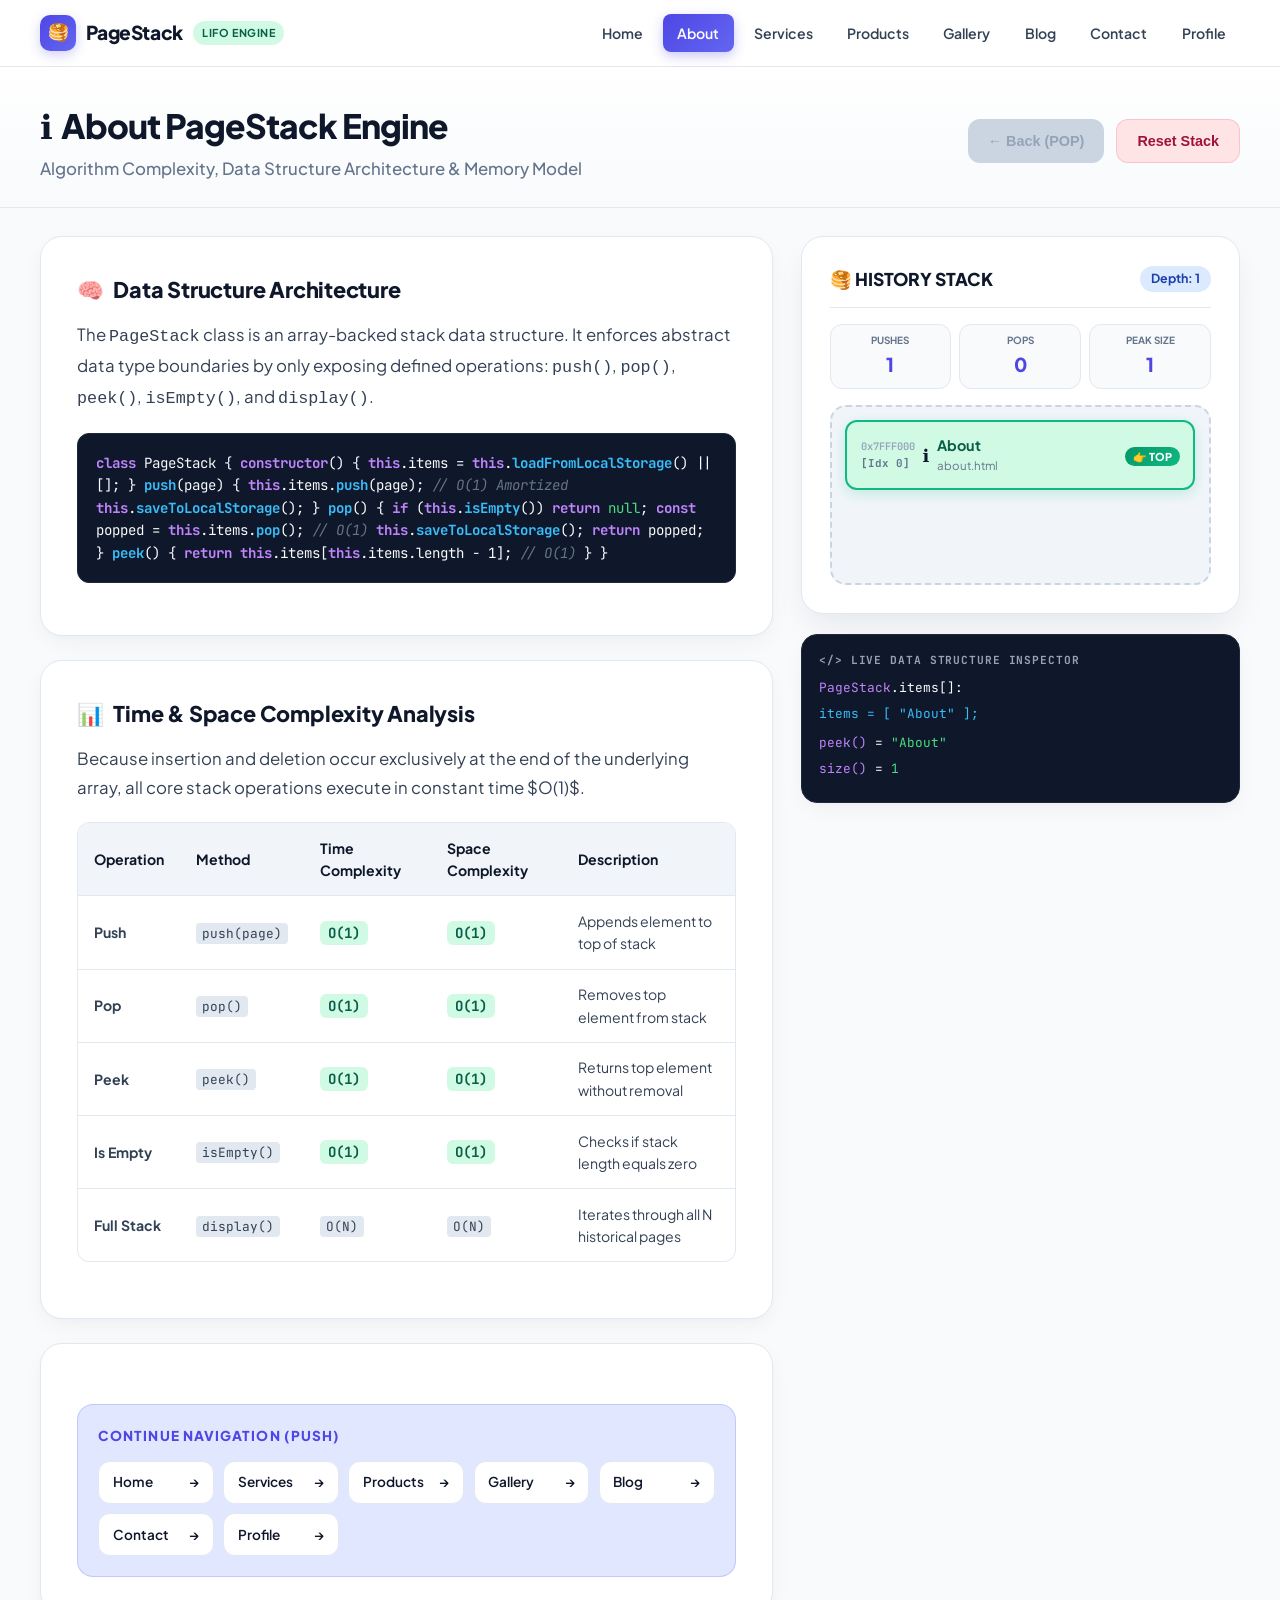
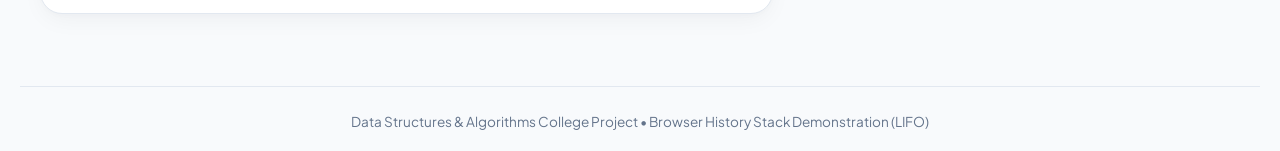
==== commit fe822f35: "Restored soft pastel light palette, removed menu button from header, and updated mobile app tab layo" ====
--- a/about.html
+++ b/about.html
@@ -4,7 +4,7 @@
     <meta charset="UTF-8">
     <meta name="viewport" content="width=device-width, initial-scale=1.0, maximum-scale=1.0, user-scalable=no">
     <title>About - Page Stack History Demo</title>
-    <link rel="stylesheet" href="css/style.css?v=3.0">
+    <link rel="stylesheet" href="css/style.css?v=4.0">
 
     
 
@@ -19,7 +19,7 @@
                 <span>PageStack</span>
                 <span class="brand-badge">LIFO Engine</span>
             </a>
-            <button class="mobile-toggle" aria-label="Toggle Menu">☰ Menu</button>
+            
             <nav>
                 <ul class="nav-menu">
                     <li><a href="index.html" class="nav-link" data-page="Home">Home</a></li>
@@ -210,6 +210,6 @@
         <p>Data Structures & Algorithms College Project &bull; Browser History Stack Demonstration (LIFO)</p>
     </footer>
 
-    <script src="js/stack.js?v=3.0"></script>
+    <script src="js/stack.js?v=4.0"></script>
 </body>
 </html>
--- a/css/style.css
+++ b/css/style.css
@@ -1,7 +1,6 @@
 /* --------------------------------------------------------------------------
- * PageStack - Elite Modern SaaS UI Design System
- * Inspired by Linear.app, Vercel, and Stripe Design Standards
- * Dark Slate & Neon Accent Palette with Glassmorphism & Liquid Responsiveness
+ * PageStack - Elite Soft Pastel Theme & Modern Layout Architecture
+ * Premium Clean Pastel Design System with Pixel-Perfect Mobile Responsiveness
  * -------------------------------------------------------------------------- */
 
 @import url('https://fonts.googleapis.com/css2?family=Plus+Jakarta+Sans:wght@400;500;600;700;800&family=JetBrains+Mono:wght@500;700&display=swap');
@@ -10,39 +9,43 @@
     --font-main: 'Plus Jakarta Sans', system-ui, -apple-system, sans-serif;
     --font-code: 'JetBrains Mono', Consolas, monospace;
     
-    /* Dark Slate & Modern Tech Palette */
-    --bg-dark: #090d16;
-    --bg-main: #0f172a;
-    --card-bg: #1e293b;
-    --card-border: #334155;
-    --card-hover: #475569;
+    /* Clean Soft Light Neutrals */
+    --bg-main: #f8fafc;
+    --card-bg: #ffffff;
+    --border-color: #e2e8f0;
+    --border-hover: #cbd5e1;
+    --text-primary: #0f172a;
+    --text-secondary: #334155;
+    --text-muted: #64748b;
     
-    --text-bright: #ffffff;
-    --text-main: #f8fafc;
-    --text-muted: #94a3b8;
-    --text-subtle: #64748b;
-    
-    /* Elite Neon & Pastel Accents */
-    --primary: #6366f1;
-    --primary-gradient: linear-gradient(135deg, #6366f1 0%, #8b5cf6 100%);
-    --primary-glow: 0 0 25px rgba(99, 102, 241, 0.35);
+    /* Premium Soft Pastel & Accent Colors */
+    --primary: #4f46e5;
+    --primary-gradient: linear-gradient(135deg, #4f46e5 0%, #6366f1 100%);
+    --primary-soft: #e0e7ff;
+    --primary-light: #eef2ff;
     
     --top-accent: #10b981;
-    --top-gradient: linear-gradient(135deg, #10b981 0%, #059669 100%);
-    --top-glow: 0 0 20px rgba(16, 185, 129, 0.35);
+    --top-gradient: linear-gradient(135deg, #059669 0%, #10b981 100%);
+    --top-soft: #d1fae5;
+    --top-text: #065f46;
     
-    --accent-cyan: #06b6d4;
-    --accent-purple: #a855f7;
-    --accent-rose: #f43f5e;
-    --accent-amber: #f59e0b;
+    --pastel-purple: #ede9fe;
+    --pastel-purple-text: #5b21b6;
+    --pastel-blue: #dbeafe;
+    --pastel-blue-text: #1e40af;
+    --pastel-rose: #ffe4e6;
+    --pastel-rose-text: #9f1239;
+    --pastel-peach: #ffedd5;
+    --pastel-peach-text: #9a3412;
     
     --radius-sm: 8px;
     --radius-md: 12px;
     --radius-lg: 16px;
-    --radius-xl: 24px;
+    --radius-xl: 22px;
     
-    --shadow-card: 0 10px 30px -5px rgba(0, 0, 0, 0.3), 0 4px 10px -2px rgba(0, 0, 0, 0.2);
-    --shadow-glow: 0 0 30px rgba(99, 102, 241, 0.2);
+    --shadow-sm: 0 2px 4px rgba(15, 23, 42, 0.03);
+    --shadow-md: 0 8px 24px -4px rgba(15, 23, 42, 0.05), 0 2px 6px -1px rgba(15, 23, 42, 0.02);
+    --shadow-lg: 0 16px 32px -6px rgba(15, 23, 42, 0.08);
 }
 
 /* Base Reset & Lock */
@@ -58,20 +61,20 @@
     max-width: 100%;
     overflow-x: hidden !important;
     position: relative;
-    background-color: var(--bg-dark);
-    color: var(--text-main);
+    background-color: var(--bg-main);
+    color: var(--text-primary);
     font-family: var(--font-main);
     line-height: 1.6;
     -webkit-font-smoothing: antialiased;
 }
 
-/* Dark Glassmorphism Header */
+/* Header & Navigation */
 .site-header {
     width: 100%;
-    background: rgba(9, 13, 22, 0.85);
+    background-color: rgba(255, 255, 255, 0.95);
     backdrop-filter: blur(16px);
     -webkit-backdrop-filter: blur(16px);
-    border-bottom: 1px solid rgba(255, 255, 255, 0.08);
+    border-bottom: 1px solid var(--border-color);
     position: sticky;
     top: 0;
     z-index: 500;
@@ -92,39 +95,43 @@
     display: flex;
     align-items: center;
     gap: 0.65rem;
-    font-size: 1.25rem;
+    font-size: 1.2rem;
     font-weight: 800;
-    color: var(--text-bright);
+    color: var(--text-primary);
     text-decoration: none;
     letter-spacing: -0.02em;
     flex-shrink: 0;
 }
 
 .brand-icon {
-    width: 38px;
-    height: 38px;
+    width: 36px;
+    height: 36px;
     background: var(--primary-gradient);
     color: #ffffff;
-    border-radius: 11px;
+    border-radius: 10px;
     display: flex;
     align-items: center;
     justify-content: center;
-    font-size: 1.1rem;
-    box-shadow: var(--primary-glow);
+    font-size: 1.05rem;
+    box-shadow: 0 4px 12px rgba(79, 70, 229, 0.25);
 }
 
 .brand-badge {
-    background: rgba(16, 185, 129, 0.15);
-    color: #34d399;
-    border: 1px solid rgba(52, 211, 153, 0.3);
+    background: var(--top-soft);
+    color: var(--top-text);
     font-size: 0.68rem;
-    padding: 2px 8px;
+    padding: 3px 9px;
     border-radius: 12px;
     font-weight: 700;
     text-transform: uppercase;
     letter-spacing: 0.05em;
 }
 
+/* Hide awkward menu button completely on desktop */
+.mobile-toggle {
+    display: none !important;
+}
+
 .nav-menu {
     display: flex;
     align-items: center;
@@ -136,46 +143,32 @@
     display: inline-flex;
     align-items: center;
     gap: 0.4rem;
-    padding: 0.5rem 0.95rem;
-    color: var(--text-muted);
+    padding: 0.5rem 0.9rem;
+    color: var(--text-secondary);
     text-decoration: none;
-    border-radius: var(--radius-md);
+    border-radius: var(--radius-sm);
     font-weight: 600;
     font-size: 0.88rem;
     transition: all 0.2s cubic-bezier(0.4, 0, 0.2, 1);
 }
 
 .nav-link:hover {
-    color: var(--text-bright);
-    background: rgba(255, 255, 255, 0.06);
+    color: var(--primary);
+    background-color: var(--primary-light);
 }
 
 .nav-link.active {
     color: #ffffff;
     background: var(--primary-gradient);
-    box-shadow: 0 4px 14px rgba(99, 102, 241, 0.4);
-}
-
-/* Elite Dark Hero Section */
+    box-shadow: 0 4px 12px rgba(79, 70, 229, 0.3);
+}
+
+/* Soft Pastel Hero Section */
 .page-hero {
     width: 100%;
-    background: linear-gradient(180deg, #090d16 0%, #0f172a 100%);
-    border-bottom: 1px solid var(--card-border);
-    padding: 2.25rem 0 1.75rem 0;
-    position: relative;
-    overflow: hidden;
-}
-
-.page-hero::before {
-    content: '';
-    position: absolute;
-    top: -50%;
-    left: 50%;
-    transform: translateX(-50%);
-    width: 600px;
-    height: 300px;
-    background: radial-gradient(circle, rgba(99, 102, 241, 0.15) 0%, rgba(0, 0, 0, 0) 70%);
-    pointer-events: none;
+    background: linear-gradient(180deg, #ffffff 0%, var(--bg-main) 100%);
+    border-bottom: 1px solid var(--border-color);
+    padding: 2rem 0 1.5rem 0;
 }
 
 .hero-container {
@@ -188,15 +181,13 @@
     align-items: center;
     flex-wrap: wrap;
     gap: 1.25rem;
-    position: relative;
-    z-index: 2;
 }
 
 .hero-title-group h1 {
-    font-size: clamp(1.4rem, 4vw, 2.2rem);
+    font-size: clamp(1.4rem, 4vw, 2.1rem);
     font-weight: 800;
     letter-spacing: -0.03em;
-    color: var(--text-bright);
+    color: var(--text-primary);
     display: flex;
     align-items: center;
     gap: 0.6rem;
@@ -205,11 +196,11 @@
 .hero-subtitle {
     color: var(--text-muted);
     font-size: clamp(0.9rem, 2.5vw, 1.05rem);
-    margin-top: 0.3rem;
+    margin-top: 0.25rem;
     font-weight: 500;
 }
 
-/* Elite Action Buttons */
+/* Control Action Buttons */
 .control-actions {
     display: flex;
     align-items: center;
@@ -220,8 +211,8 @@
     display: inline-flex;
     align-items: center;
     justify-content: center;
-    gap: 0.5rem;
-    padding: 0.7rem 1.3rem;
+    gap: 0.4rem;
+    padding: 0.65rem 1.25rem;
     border-radius: var(--radius-md);
     font-weight: 700;
     font-size: 0.9rem;
@@ -236,29 +227,29 @@
 .btn-back {
     background: var(--primary-gradient);
     color: #ffffff;
-    box-shadow: var(--primary-glow);
+    box-shadow: 0 4px 12px rgba(79, 70, 229, 0.25);
 }
 
 .btn-back:hover:not(.disabled) {
     transform: translateY(-2px);
-    box-shadow: 0 8px 25px rgba(99, 102, 241, 0.5);
+    box-shadow: 0 6px 18px rgba(79, 70, 229, 0.35);
 }
 
 .btn-back.disabled {
-    background: #334155;
-    color: #64748b;
+    background: #cbd5e1;
+    color: #94a3b8;
     cursor: not-allowed;
     box-shadow: none;
 }
 
 .btn-reset-stack {
-    background: rgba(244, 63, 94, 0.15);
-    color: #fda4af;
-    border: 1px solid rgba(244, 63, 94, 0.3);
+    background: var(--pastel-rose);
+    color: var(--pastel-rose-text);
+    border: 1px solid rgba(244, 63, 94, 0.2);
 }
 
 .btn-reset-stack:hover {
-    background: rgba(244, 63, 94, 0.25);
+    background: #fecdd3;
     transform: translateY(-2px);
 }
 
@@ -284,14 +275,14 @@
     min-width: 0;
 }
 
-/* Elite Content Cards */
+/* Crisp White Content Cards */
 .content-card {
     width: 100%;
     background: var(--card-bg);
     border-radius: var(--radius-xl);
     padding: clamp(1.25rem, 3.5vw, 2.25rem);
-    border: 1px solid var(--card-border);
-    box-shadow: var(--shadow-card);
+    border: 1px solid var(--border-color);
+    box-shadow: var(--shadow-md);
     margin-bottom: 1.5rem;
     overflow: hidden;
 }
@@ -299,7 +290,7 @@
 .card-heading {
     font-size: clamp(1.15rem, 3vw, 1.35rem);
     font-weight: 800;
-    color: var(--text-bright);
+    color: var(--text-primary);
     margin-bottom: 0.85rem;
     display: flex;
     align-items: center;
@@ -309,12 +300,12 @@
 
 .card-intro {
     font-size: clamp(0.92rem, 2vw, 1.05rem);
-    color: var(--text-muted);
+    color: var(--text-secondary);
     line-height: 1.7;
     margin-bottom: 1.25rem;
 }
 
-/* Elite Feature Component Grid */
+/* Feature Grid */
 .feature-grid {
     width: 100%;
     display: grid;
@@ -324,8 +315,8 @@
 }
 
 .feature-box {
-    background: rgba(15, 23, 42, 0.6);
-    border: 1px solid var(--card-border);
+    background: #f8fafc;
+    border: 1px solid var(--border-color);
     border-radius: var(--radius-lg);
     padding: 1.25rem;
     transition: all 0.25s ease;
@@ -333,20 +324,20 @@
 
 .feature-box:hover {
     border-color: var(--primary);
-    background: rgba(30, 41, 59, 0.8);
-    box-shadow: var(--shadow-glow);
+    background: #ffffff;
+    box-shadow: var(--shadow-md);
     transform: translateY(-3px);
 }
 
 .feature-icon {
-    font-size: 1.6rem;
+    font-size: 1.5rem;
     margin-bottom: 0.5rem;
 }
 
 .feature-title {
     font-size: 1rem;
     font-weight: 700;
-    color: var(--text-bright);
+    color: var(--text-primary);
     margin-bottom: 0.3rem;
 }
 
@@ -362,7 +353,7 @@
     max-width: 100%;
     overflow-x: auto !important;
     border-radius: var(--radius-md);
-    border: 1px solid var(--card-border);
+    border: 1px solid var(--border-color);
     margin: 1.25rem 0;
     -webkit-overflow-scrolling: touch;
 }
@@ -376,17 +367,17 @@
 }
 
 .ds-table th {
-    background: rgba(15, 23, 42, 0.8);
-    color: var(--text-bright);
+    background: #f1f5f9;
+    color: var(--text-primary);
     font-weight: 700;
     padding: 0.85rem 1rem;
-    border-bottom: 1px solid var(--card-border);
+    border-bottom: 1px solid var(--border-color);
 }
 
 .ds-table td {
     padding: 0.85rem 1rem;
-    border-bottom: 1px solid var(--card-border);
-    color: var(--text-muted);
+    border-bottom: 1px solid var(--border-color);
+    color: var(--text-secondary);
 }
 
 .ds-table tr:last-child td {
@@ -395,27 +386,26 @@
 
 .badge-code {
     font-family: var(--font-code);
-    background: rgba(51, 65, 85, 0.8);
-    color: #cbd5e1;
-    padding: 2px 7px;
-    border-radius: 5px;
+    background: #e2e8f0;
+    color: #334155;
+    padding: 2px 6px;
+    border-radius: 4px;
     font-size: 0.8rem;
 }
 
 .badge-o1 {
-    background: rgba(16, 185, 129, 0.15);
-    color: #34d399;
-    border: 1px solid rgba(52, 211, 153, 0.3);
+    background: var(--top-soft);
+    color: var(--top-text);
     font-weight: 700;
     padding: 3px 8px;
     border-radius: 6px;
     font-family: var(--font-code);
 }
 
-/* Terminal Code Snippets */
+/* Code Snippet Box */
 .code-block {
     width: 100%;
-    background: #090d16;
+    background: #0f172a;
     color: #f8fafc;
     border-radius: var(--radius-md);
     padding: 1.1rem;
@@ -424,7 +414,7 @@
     line-height: 1.6;
     overflow-x: auto !important;
     margin: 1rem 0;
-    border: 1px solid var(--card-border);
+    border: 1px solid #1e293b;
     -webkit-overflow-scrolling: touch;
 }
 
@@ -433,20 +423,20 @@
 .code-string { color: #4ade80; }
 .code-comment { color: #64748b; font-style: italic; }
 
-/* Quick Navigation Links */
+/* Quick Page Navigation Buttons Grid */
 .quick-nav-card {
     width: 100%;
     margin-top: 1.5rem;
-    background: rgba(99, 102, 241, 0.08);
+    background: var(--primary-soft);
     border-radius: var(--radius-lg);
     padding: 1.25rem;
-    border: 1px solid rgba(99, 102, 241, 0.25);
+    border: 1px solid rgba(79, 70, 229, 0.2);
 }
 
 .quick-nav-header {
     font-size: 0.85rem;
     font-weight: 800;
-    color: #818cf8;
+    color: var(--primary);
     text-transform: uppercase;
     letter-spacing: 0.08em;
     margin-bottom: 0.85rem;
@@ -464,10 +454,10 @@
     align-items: center;
     justify-content: space-between;
     padding: 0.6rem 0.85rem;
-    background: var(--card-bg);
-    border: 1px solid var(--card-border);
+    background: #ffffff;
+    border: 1px solid var(--border-color);
     border-radius: var(--radius-md);
-    color: var(--text-main);
+    color: var(--text-primary);
     text-decoration: none;
     font-weight: 600;
     font-size: 0.85rem;
@@ -479,7 +469,6 @@
     border-color: var(--primary);
     background: var(--primary-gradient);
     color: #ffffff;
-    box-shadow: var(--primary-glow);
 }
 
 /* Sidebar Stack Inspector */
@@ -497,8 +486,8 @@
     background: var(--card-bg);
     border-radius: var(--radius-xl);
     padding: clamp(1.25rem, 3vw, 1.75rem);
-    border: 1px solid var(--card-border);
-    box-shadow: var(--shadow-card);
+    border: 1px solid var(--border-color);
+    box-shadow: var(--shadow-lg);
 }
 
 .stack-header {
@@ -506,22 +495,22 @@
     justify-content: space-between;
     align-items: center;
     padding-bottom: 0.85rem;
-    border-bottom: 1px solid var(--card-border);
+    border-bottom: 1px solid var(--border-color);
     margin-bottom: 1rem;
 }
 
 .stack-title {
     font-size: 1.1rem;
     font-weight: 800;
-    color: var(--text-bright);
+    color: var(--text-primary);
     display: flex;
     align-items: center;
     gap: 0.5rem;
 }
 
 .stack-counter {
-    background: var(--primary-gradient);
-    color: #ffffff;
+    background: var(--pastel-blue);
+    color: var(--pastel-blue-text);
     padding: 3px 11px;
     border-radius: 20px;
     font-size: 0.78rem;
@@ -538,8 +527,8 @@
 }
 
 .stat-card {
-    background: rgba(15, 23, 42, 0.6);
-    border: 1px solid var(--card-border);
+    background: #f8fafc;
+    border: 1px solid var(--border-color);
     border-radius: var(--radius-md);
     padding: 0.5rem 0.25rem;
     text-align: center;
@@ -553,16 +542,16 @@
 }
 
 .stat-val {
-    font-size: 1.25rem;
+    font-size: 1.2rem;
     font-weight: 800;
-    color: #818cf8;
+    color: var(--primary);
 }
 
 /* Stack Viewport */
 .stack-viewport {
     width: 100%;
-    background: #090d16;
-    border: 2px dashed var(--card-border);
+    background: #f1f5f9;
+    border: 2px dashed #cbd5e1;
     border-radius: var(--radius-lg);
     padding: 0.85rem;
     min-height: 180px;
@@ -580,8 +569,8 @@
 
 .stack-item {
     width: 100%;
-    background: var(--card-bg);
-    border: 1px solid var(--card-border);
+    background: #ffffff;
+    border: 1px solid var(--border-color);
     border-radius: var(--radius-md);
     padding: 0.75rem 0.85rem;
     display: flex;
@@ -592,9 +581,9 @@
 }
 
 .stack-item.top-item {
+    background: var(--top-soft);
     border: 2px solid var(--top-accent);
-    background: rgba(16, 185, 129, 0.08);
-    box-shadow: var(--top-glow);
+    box-shadow: 0 4px 14px rgba(16, 185, 129, 0.2);
 }
 
 .stack-item-meta {
@@ -606,7 +595,7 @@
 .mem-addr {
     font-family: var(--font-code);
     font-size: 0.65rem;
-    color: var(--text-subtle);
+    color: #94a3b8;
     font-weight: 600;
 }
 
@@ -638,14 +627,14 @@
 .item-name {
     font-weight: 700;
     font-size: 0.9rem;
-    color: var(--text-bright);
+    color: var(--text-primary);
     white-space: nowrap;
     text-overflow: ellipsis;
     overflow: hidden;
 }
 
 .top-item .item-name {
-    color: #34d399;
+    color: var(--top-text);
 }
 
 .item-url {
@@ -671,12 +660,11 @@
 .badge-top {
     background: var(--top-gradient);
     color: #ffffff;
-    box-shadow: var(--top-glow);
 }
 
 .badge-bottom {
-    background: #334155;
-    color: #cbd5e1;
+    background: #e2e8f0;
+    color: #475569;
 }
 
 .stack-empty {
@@ -689,19 +677,19 @@
 /* Inspector Terminal Card */
 .ds-inspector-card {
     width: 100%;
-    background: #090d16;
+    background: #0f172a;
     color: #f8fafc;
     border-radius: var(--radius-lg);
     padding: 1.1rem;
     font-family: var(--font-code);
     font-size: 0.8rem;
-    border: 1px solid var(--card-border);
-    box-shadow: var(--shadow-card);
+    border: 1px solid #1e293b;
+    box-shadow: var(--shadow-md);
     overflow-x: auto;
 }
 
 .ds-inspector-header {
-    color: #64748b;
+    color: #94a3b8;
     font-size: 0.7rem;
     font-weight: 700;
     text-transform: uppercase;
@@ -725,14 +713,14 @@
     left: 1.25rem;
     max-width: 380px;
     margin-left: auto;
-    background: #090d16;
+    background: #0f172a;
     color: #ffffff;
     padding: 0.85rem 1.25rem;
     border-radius: var(--radius-md);
     font-size: 0.88rem;
     font-weight: 600;
-    box-shadow: var(--shadow-card);
-    border: 1px solid var(--card-border);
+    box-shadow: var(--shadow-lg);
+    border: 1px solid #334155;
     transform: translateY(80px);
     opacity: 0;
     transition: all 0.3s cubic-bezier(0.175, 0.885, 0.32, 1.275);
@@ -750,14 +738,14 @@
     max-width: 1240px;
     margin: 3rem auto 0 auto;
     padding: 1.5rem;
-    border-top: 1px solid var(--card-border);
+    border-top: 1px solid var(--border-color);
     text-align: center;
     color: var(--text-muted);
     font-size: 0.85rem;
 }
 
 /* --------------------------------------------------------------------------
- * Elite Mobile Bottom App Bar (5 Primary Clean Tabs with Truncation Lock)
+ * Mobile App Bottom Bar (5 Clean Primary Tabs, Zero Text Line-Wrapping)
  * -------------------------------------------------------------------------- */
 
 .mobile-app-bottom-bar {
@@ -767,12 +755,12 @@
     left: 0;
     right: 0;
     height: 60px;
-    background: rgba(9, 13, 22, 0.95);
+    background: rgba(255, 255, 255, 0.98);
     backdrop-filter: blur(20px);
     -webkit-backdrop-filter: blur(20px);
-    border-top: 1px solid var(--card-border);
+    border-top: 1px solid var(--border-color);
     z-index: 950;
-    box-shadow: 0 -4px 20px rgba(0, 0, 0, 0.4);
+    box-shadow: 0 -4px 20px rgba(15, 23, 42, 0.08);
     justify-content: space-around;
     align-items: center;
     padding: 0 4px;
@@ -809,7 +797,7 @@
 }
 
 .mobile-app-tab.active {
-    color: #818cf8;
+    color: var(--primary);
     font-weight: 800;
 }
 
@@ -824,16 +812,15 @@
     bottom: 66px;
     left: 1rem;
     right: 1rem;
-    background: rgba(15, 23, 42, 0.95);
-    backdrop-filter: blur(12px);
+    background: #0f172a;
     color: #ffffff;
     padding: 0.5rem 0.85rem;
     border-radius: 30px;
-    box-shadow: var(--shadow-card);
+    box-shadow: var(--shadow-lg);
     z-index: 900;
     justify-content: space-between;
     align-items: center;
-    border: 1px solid var(--card-border);
+    border: 1px solid #334155;
 }
 
 .m-stack-info {
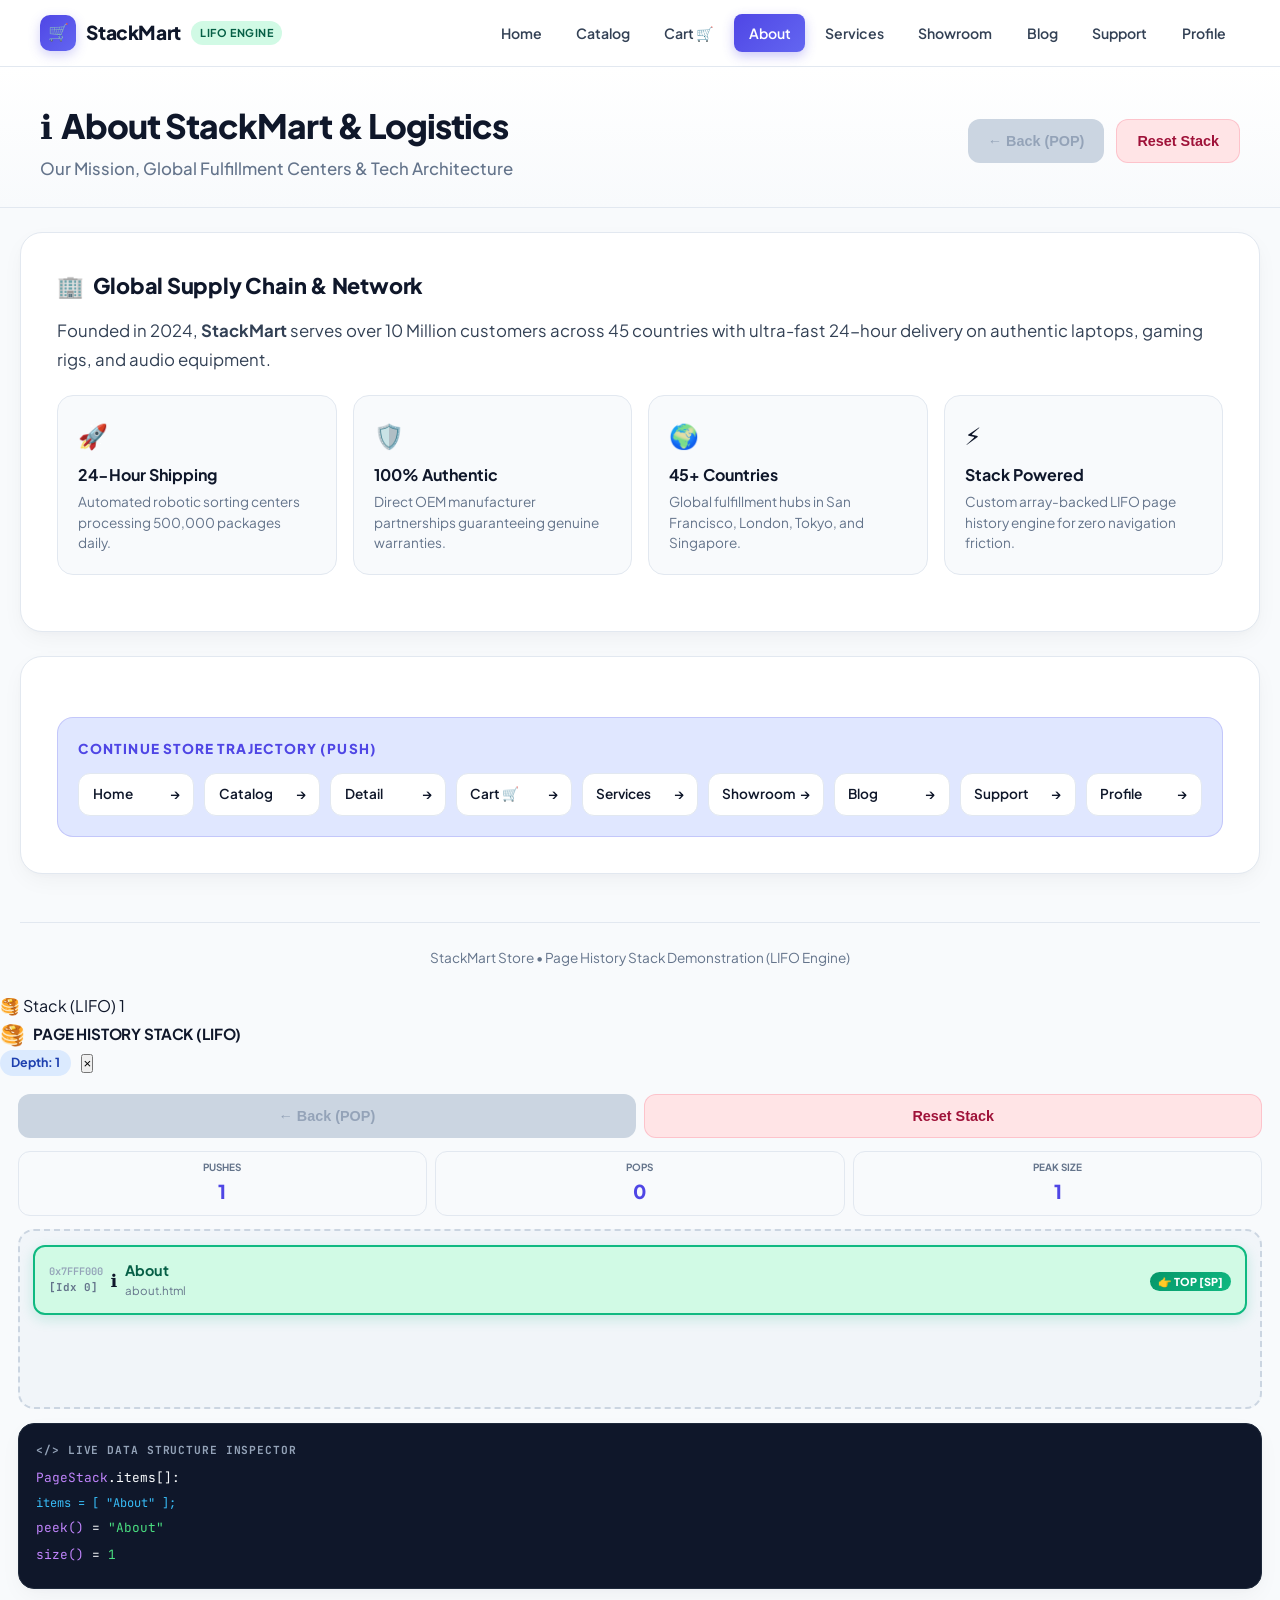
==== commit 0da146d0: "Convert History Stack visualizer into floating pop-up container and expand main pages to full-width " ====
--- a/about.html
+++ b/about.html
@@ -3,11 +3,8 @@
 <head>
     <meta charset="UTF-8">
     <meta name="viewport" content="width=device-width, initial-scale=1.0, maximum-scale=1.0, user-scalable=no">
-    <title>About - Page Stack History Demo</title>
-    <link rel="stylesheet" href="css/style.css?v=4.0">
-
-    
-
+    <title>About Us - StackMart Store</title>
+    <link rel="stylesheet" href="css/style.css?v=5.0">
 </head>
 <body>
 
@@ -15,32 +12,32 @@
     <header class="site-header">
         <div class="header-container">
             <a href="index.html" class="brand-logo" data-page="Home">
-                <div class="brand-icon">🥞</div>
-                <span>PageStack</span>
+                <div class="brand-icon">🛒</div>
+                <span>StackMart</span>
                 <span class="brand-badge">LIFO Engine</span>
             </a>
-            
             <nav>
                 <ul class="nav-menu">
                     <li><a href="index.html" class="nav-link" data-page="Home">Home</a></li>
+                    <li><a href="products.html" class="nav-link" data-page="Catalog">Catalog</a></li>
+                    <li><a href="cart.html" class="nav-link" data-page="Cart">Cart 🛒</a></li>
                     <li><a href="about.html" class="nav-link active" data-page="About">About</a></li>
                     <li><a href="services.html" class="nav-link" data-page="Services">Services</a></li>
-                    <li><a href="products.html" class="nav-link" data-page="Products">Products</a></li>
-                    <li><a href="gallery.html" class="nav-link" data-page="Gallery">Gallery</a></li>
+                    <li><a href="gallery.html" class="nav-link" data-page="Showroom">Showroom</a></li>
                     <li><a href="blog.html" class="nav-link" data-page="Blog">Blog</a></li>
-                    <li><a href="contact.html" class="nav-link" data-page="Contact">Contact</a></li>
+                    <li><a href="contact.html" class="nav-link" data-page="Support">Support</a></li>
                     <li><a href="profile.html" class="nav-link" data-page="Profile">Profile</a></li>
                 </ul>
             </nav>
         </div>
     </header>
 
-    <!-- Hero Banner Header -->
+    <!-- Hero Banner -->
     <section class="page-hero">
         <div class="hero-container">
             <div class="hero-title-group">
-                <h1><span>ℹ️</span> About PageStack Engine</h1>
-                <p class="hero-subtitle">Algorithm Complexity, Data Structure Architecture & Memory Model</p>
+                <h1><span>ℹ️</span> About StackMart & Logistics</h1>
+                <p class="hero-subtitle">Our Mission, Global Fulfillment Centers & Tech Architecture</p>
             </div>
             <div class="control-actions">
                 <button class="btn btn-back">← Back (POP)</button>
@@ -51,165 +48,58 @@
 
     <!-- Main Content Layout -->
     <main class="main-layout">
-        
-        <section class="content-column">
             
             <div class="content-card">
-                <h2 class="card-heading"><span>🧠</span> Data Structure Architecture</h2>
+                <h2 class="card-heading"><span>🏢</span> Global Supply Chain & Network</h2>
                 <p class="card-intro">
-                    The <code>PageStack</code> class is an array-backed stack data structure. 
-                    It enforces abstract data type boundaries by only exposing defined operations: 
-                    <code>push()</code>, <code>pop()</code>, <code>peek()</code>, <code>isEmpty()</code>, and <code>display()</code>.
+                    Founded in 2024, <strong>StackMart</strong> serves over 10 Million customers across 45 countries with ultra-fast 24-hour delivery on authentic laptops, gaming rigs, and audio equipment.
                 </p>
 
-                <div class="code-block">
-<span class="code-keyword">class</span> PageStack {
-    <span class="code-keyword">constructor</span>() {
-        <span class="code-keyword">this</span>.items = <span class="code-keyword">this</span>.<span class="code-func">loadFromLocalStorage</span>() || [];
-    }
-
-    <span class="code-func">push</span>(page) {
-        <span class="code-keyword">this</span>.items.<span class="code-func">push</span>(page); <span class="code-comment">// O(1) Amortized</span>
-        <span class="code-keyword">this</span>.<span class="code-func">saveToLocalStorage</span>();
-    }
-
-    <span class="code-func">pop</span>() {
-        <span class="code-keyword">if</span> (<span class="code-keyword">this</span>.<span class="code-func">isEmpty</span>()) <span class="code-keyword">return</span> <span class="code-string">null</span>;
-        <span class="code-keyword">const</span> popped = <span class="code-keyword">this</span>.items.<span class="code-func">pop</span>(); <span class="code-comment">// O(1)</span>
-        <span class="code-keyword">this</span>.<span class="code-func">saveToLocalStorage</span>();
-        <span class="code-keyword">return</span> popped;
-    }
-
-    <span class="code-func">peek</span>() {
-        <span class="code-keyword">return</span> <span class="code-keyword">this</span>.items[<span class="code-keyword">this</span>.items.length - 1]; <span class="code-comment">// O(1)</span>
-    }
-}
-                </div>
-            </div>
-
-            <!-- Algorithm Complexity Analysis Table -->
-            <div class="content-card">
-                <h2 class="card-heading"><span>📊</span> Time & Space Complexity Analysis</h2>
-                <p class="card-intro">
-                    Because insertion and deletion occur exclusively at the end of the underlying array, 
-                    all core stack operations execute in constant time $O(1)$.
-                </p>
-
-                <div class="ds-table-wrapper">
-                    <table class="ds-table">
-                        <thead>
-                            <tr>
-                                <th>Operation</th>
-                                <th>Method</th>
-                                <th>Time Complexity</th>
-                                <th>Space Complexity</th>
-                                <th>Description</th>
-                            </tr>
-                        </thead>
-                        <tbody>
-                            <tr>
-                                <td><strong>Push</strong></td>
-                                <td><span class="badge-code">push(page)</span></td>
-                                <td><span class="badge-o1">O(1)</span></td>
-                                <td><span class="badge-o1">O(1)</span></td>
-                                <td>Appends element to top of stack</td>
-                            </tr>
-                            <tr>
-                                <td><strong>Pop</strong></td>
-                                <td><span class="badge-code">pop()</span></td>
-                                <td><span class="badge-o1">O(1)</span></td>
-                                <td><span class="badge-o1">O(1)</span></td>
-                                <td>Removes top element from stack</td>
-                            </tr>
-                            <tr>
-                                <td><strong>Peek</strong></td>
-                                <td><span class="badge-code">peek()</span></td>
-                                <td><span class="badge-o1">O(1)</span></td>
-                                <td><span class="badge-o1">O(1)</span></td>
-                                <td>Returns top element without removal</td>
-                            </tr>
-                            <tr>
-                                <td><strong>Is Empty</strong></td>
-                                <td><span class="badge-code">isEmpty()</span></td>
-                                <td><span class="badge-o1">O(1)</span></td>
-                                <td><span class="badge-o1">O(1)</span></td>
-                                <td>Checks if stack length equals zero</td>
-                            </tr>
-                            <tr>
-                                <td><strong>Full Stack</strong></td>
-                                <td><span class="badge-code">display()</span></td>
-                                <td><span class="badge-code">O(N)</span></td>
-                                <td><span class="badge-code">O(N)</span></td>
-                                <td>Iterates through all N historical pages</td>
-                            </tr>
-                        </tbody>
-                    </table>
+                <div class="feature-grid">
+                    <div class="feature-box">
+                        <div class="feature-icon">🚀</div>
+                        <div class="feature-title">24-Hour Shipping</div>
+                        <div class="feature-desc">Automated robotic sorting centers processing 500,000 packages daily.</div>
+                    </div>
+                    <div class="feature-box">
+                        <div class="feature-icon">🛡️</div>
+                        <div class="feature-title">100% Authentic</div>
+                        <div class="feature-desc">Direct OEM manufacturer partnerships guaranteeing genuine warranties.</div>
+                    </div>
+                    <div class="feature-box">
+                        <div class="feature-icon">🌍</div>
+                        <div class="feature-title">45+ Countries</div>
+                        <div class="feature-desc">Global fulfillment hubs in San Francisco, London, Tokyo, and Singapore.</div>
+                    </div>
+                    <div class="feature-box">
+                        <div class="feature-icon">⚡</div>
+                        <div class="feature-title">Stack Powered</div>
+                        <div class="feature-desc">Custom array-backed LIFO page history engine for zero navigation friction.</div>
+                    </div>
                 </div>
             </div>
 
             <!-- Quick Navigation Card -->
             <div class="content-card">
                 <div class="quick-nav-card">
-                    <div class="quick-nav-header">Continue Navigation (PUSH)</div>
+                    <div class="quick-nav-header">Continue Store Trajectory (PUSH)</div>
                     <div class="quick-nav-links">
                         <a href="index.html" class="quick-nav-link" data-page="Home">Home <span>→</span></a>
+                        <a href="products.html" class="quick-nav-link" data-page="Catalog">Catalog <span>→</span></a>
+                        <a href="product-detail.html" class="quick-nav-link" data-page="Detail">Detail <span>→</span></a>
+                        <a href="cart.html" class="quick-nav-link" data-page="Cart">Cart 🛒 <span>→</span></a>
                         <a href="services.html" class="quick-nav-link" data-page="Services">Services <span>→</span></a>
-                        <a href="products.html" class="quick-nav-link" data-page="Products">Products <span>→</span></a>
-                        <a href="gallery.html" class="quick-nav-link" data-page="Gallery">Gallery <span>→</span></a>
+                        <a href="gallery.html" class="quick-nav-link" data-page="Showroom">Showroom <span>→</span></a>
                         <a href="blog.html" class="quick-nav-link" data-page="Blog">Blog <span>→</span></a>
-                        <a href="contact.html" class="quick-nav-link" data-page="Contact">Contact <span>→</span></a>
+                        <a href="contact.html" class="quick-nav-link" data-page="Support">Support <span>→</span></a>
                         <a href="profile.html" class="quick-nav-link" data-page="Profile">Profile <span>→</span></a>
                     </div>
-                </div>
-            </div>
-
-        </section>
-
-        <!-- Right Column: Visual Stack -->
-        <aside class="sidebar-column">
-            <div class="sidebar-stack-wrapper">
-                <div class="stack-card">
-                    <div class="stack-header">
-                        <div class="stack-title">
-                            <span>🥞 HISTORY STACK</span>
-                        </div>
-                        <span class="stack-counter">Depth: <span id="stack-size-count">0</span></span>
-                    </div>
-
-                    <div class="stats-row">
-                        <div class="stat-card">
-                            <div class="stat-label">PUSHES</div>
-                            <div class="stat-val" id="stat-push-count">0</div>
-                        </div>
-                        <div class="stat-card">
-                            <div class="stat-label">POPS</div>
-                            <div class="stat-val" id="stat-pop-count">0</div>
-                        </div>
-                        <div class="stat-card">
-                            <div class="stat-label">PEAK SIZE</div>
-                            <div class="stat-val" id="stat-peak-count">0</div>
-                        </div>
-                    </div>
-
-                    <div class="stack-viewport" id="visual-stack-container"></div>
-                </div>
-
-                <div class="ds-inspector-card">
-                    <div class="ds-inspector-header">&lt;/&gt; Live Data Structure Inspector</div>
-                    <div class="ds-line"><span class="ds-var">PageStack</span>.items[]:</div>
-                    <div class="ds-line" id="ds-array-code" style="color: #38bdf8;">items = [];</div>
-                    <div class="ds-line" style="margin-top: 0.5rem;"><span class="ds-var">peek()</span> = <span class="ds-val" id="ds-peek-value">"About"</span></div>
-                    <div class="ds-line"><span class="ds-var">size()</span> = <span class="ds-val" id="ds-size-value">2</span></div>
-                </div>
-            </div>
-        </aside>
-
     </main>
 
     <footer class="site-footer">
-        <p>Data Structures & Algorithms College Project &bull; Browser History Stack Demonstration (LIFO)</p>
+        <p>StackMart Store &bull; Page History Stack Demonstration (LIFO Engine)</p>
     </footer>
 
-    <script src="js/stack.js?v=4.0"></script>
+    <script src="js/stack.js?v=5.0"></script>
 </body>
 </html>
--- a/css/style.css
+++ b/css/style.css
@@ -253,21 +253,13 @@
     transform: translateY(-2px);
 }
 
-/* Main Layout Grid */
+/* Main Layout Grid (Full-Width E-Commerce Container) */
 .main-layout {
     width: 100%;
-    max-width: 1240px;
-    margin: 1.75rem auto;
+    max-width: 1280px;
+    margin: 1.5rem auto;
     padding: 0 1.25rem;
-    display: grid;
-    grid-template-columns: 1fr;
-    gap: 1.75rem;
-}
-
-@media (min-width: 960px) {
-    .main-layout {
-        grid-template-columns: 1.25fr 0.75fr;
-    }
+    display: block;
 }
 
 .content-column, .sidebar-column {
@@ -849,8 +841,345 @@
 }
 
 /* --------------------------------------------------------------------------
+ * Amazon-Style Product & E-Commerce Components
+ * -------------------------------------------------------------------------- */
+
+.amazon-search-bar {
+    display: flex;
+    align-items: center;
+    width: 100%;
+    max-width: 480px;
+    background: #ffffff;
+    border: 2px solid #e2e8f0;
+    border-radius: var(--radius-md);
+    overflow: hidden;
+    transition: border-color 0.2s ease, box-shadow 0.2s ease;
+}
+
+.amazon-search-bar:focus-within {
+    border-color: #f59e0b;
+    box-shadow: 0 0 0 3px rgba(245, 158, 11, 0.2);
+}
+
+.amazon-search-select {
+    padding: 0.5rem 0.65rem;
+    background: #f1f5f9;
+    border: none;
+    border-right: 1px solid #e2e8f0;
+    font-size: 0.8rem;
+    font-weight: 600;
+    color: var(--text-secondary);
+    outline: none;
+    cursor: pointer;
+}
+
+.amazon-search-input {
+    flex: 1;
+    padding: 0.55rem 0.75rem;
+    border: none;
+    outline: none;
+    font-size: 0.85rem;
+    font-family: var(--font-main);
+}
+
+.amazon-search-btn {
+    padding: 0.55rem 1rem;
+    background: #febd69;
+    border: none;
+    cursor: pointer;
+    font-size: 0.95rem;
+    transition: background 0.2s;
+}
+
+.amazon-search-btn:hover {
+    background: #f3a847;
+}
+
+/* Amazon Product Cards Grid */
+.amazon-card {
+    background: #ffffff;
+    border: 1px solid var(--border-color);
+    border-radius: var(--radius-md);
+    overflow: hidden;
+    display: flex;
+    flex-direction: column;
+    position: relative;
+    transition: transform 0.2s ease, box-shadow 0.2s ease;
+}
+
+.amazon-card:hover {
+    transform: translateY(-4px);
+    box-shadow: var(--shadow-md);
+    border-color: #cbd5e1;
+}
+
+.amazon-img-wrapper {
+    position: relative;
+    width: 100%;
+    height: 190px;
+    background: #f8fafc;
+    display: flex;
+    align-items: center;
+    justify-content: center;
+    padding: 0.75rem;
+    overflow: hidden;
+}
+
+.amazon-img-wrapper img {
+    max-width: 100%;
+    max-height: 100%;
+    object-fit: contain;
+    transition: transform 0.3s ease;
+}
+
+.amazon-card:hover .amazon-img-wrapper img {
+    transform: scale(1.05);
+}
+
+.best-seller-tag {
+    position: absolute;
+    top: 10px;
+    left: 10px;
+    background: #e67a00;
+    color: #ffffff;
+    font-size: 0.65rem;
+    font-weight: 800;
+    text-transform: uppercase;
+    padding: 3px 8px;
+    border-radius: 4px;
+    letter-spacing: 0.03em;
+    z-index: 2;
+    box-shadow: 0 2px 4px rgba(0,0,0,0.15);
+}
+
+.prime-badge {
+    display: inline-flex;
+    align-items: center;
+    gap: 4px;
+    color: #00a8e8;
+    font-weight: 800;
+    font-size: 0.72rem;
+    font-style: italic;
+}
+
+.prime-badge::before {
+    content: "✓";
+    font-style: normal;
+    font-weight: 900;
+    background: #00a8e8;
+    color: #fff;
+    border-radius: 50%;
+    width: 13px;
+    height: 13px;
+    display: inline-flex;
+    align-items: center;
+    justify-content: center;
+    font-size: 8px;
+}
+
+.amazon-card-body {
+    padding: 1rem;
+    display: flex;
+    flex-direction: column;
+    flex: 1;
+}
+
+.amazon-product-title {
+    font-size: 0.92rem;
+    font-weight: 700;
+    color: var(--text-primary);
+    margin-bottom: 0.35rem;
+    line-height: 1.35;
+    display: -webkit-box;
+    -webkit-line-clamp: 2;
+    -webkit-box-orient: vertical;
+    overflow: hidden;
+}
+
+.amazon-rating-row {
+    display: flex;
+    align-items: center;
+    gap: 0.35rem;
+    font-size: 0.78rem;
+    color: #f59e0b;
+    margin-bottom: 0.4rem;
+}
+
+.rating-count {
+    color: var(--text-muted);
+    font-size: 0.72rem;
+}
+
+.amazon-price-block {
+    display: flex;
+    align-items: baseline;
+    gap: 0.4rem;
+    margin-bottom: 0.5rem;
+}
+
+.price-symbol {
+    font-size: 0.8rem;
+    font-weight: 700;
+    vertical-align: top;
+}
+
+.price-main {
+    font-size: 1.25rem;
+    font-weight: 800;
+    color: #0f172a;
+}
+
+.price-original {
+    font-size: 0.78rem;
+    color: var(--text-muted);
+    text-decoration: line-through;
+}
+
+.save-percent {
+    background: #fee2e2;
+    color: #dc2626;
+    font-weight: 800;
+    font-size: 0.68rem;
+    padding: 2px 6px;
+    border-radius: 4px;
+}
+
+.delivery-text {
+    font-size: 0.75rem;
+    color: #334155;
+    margin-bottom: 0.75rem;
+}
+
+.btn-add-amazon {
+    width: 100%;
+    margin-top: auto;
+    padding: 0.5rem;
+    background: #ffd814;
+    border: 1px solid #fcd200;
+    border-radius: 20px;
+    color: #0f172a;
+    font-weight: 700;
+    font-size: 0.8rem;
+    cursor: pointer;
+    text-align: center;
+    text-decoration: none;
+    display: flex;
+    align-items: center;
+    justify-content: center;
+    gap: 0.35rem;
+    transition: background 0.15s ease, transform 0.1s ease;
+}
+
+.btn-add-amazon:hover {
+    background: #f7ca00;
+    transform: scale(1.01);
+}
+
+.btn-buy-now {
+    background: #ffa41c;
+    border-color: #ff8f00;
+    margin-top: 0.35rem;
+}
+
+.btn-buy-now:hover {
+    background: #fa8900;
+}
+
+/* Product Detail Amazon Layout */
+.product-detail-grid {
+    display: grid;
+    grid-template-columns: 1fr 1fr 280px;
+    gap: 1.5rem;
+}
+
+@media (max-width: 960px) {
+    .product-detail-grid {
+        grid-template-columns: 1fr;
+    }
+}
+
+.detail-gallery {
+    display: flex;
+    gap: 0.75rem;
+}
+
+.thumb-column {
+    display: flex;
+    flex-direction: column;
+    gap: 0.5rem;
+}
+
+.thumb-img {
+    width: 54px;
+    height: 54px;
+    border: 2px solid var(--border-color);
+    border-radius: var(--radius-sm);
+    padding: 4px;
+    cursor: pointer;
+    background: #fff;
+    object-fit: contain;
+    transition: border-color 0.2s;
+}
+
+.thumb-img.active, .thumb-img:hover {
+    border-color: #f59e0b;
+}
+
+.main-image-box {
+    flex: 1;
+    background: #fff;
+    border: 1px solid var(--border-color);
+    border-radius: var(--radius-md);
+    padding: 1rem;
+    display: flex;
+    align-items: center;
+    justify-content: center;
+    min-height: 320px;
+}
+
+.main-image-box img {
+    max-width: 100%;
+    max-height: 320px;
+    object-fit: contain;
+}
+
+/* Amazon Buy Box */
+.amazon-buybox {
+    background: #ffffff;
+    border: 1px solid var(--border-color);
+    border-radius: var(--radius-md);
+    padding: 1.2rem;
+    display: flex;
+    flex-direction: column;
+    gap: 0.75rem;
+    box-shadow: var(--shadow-sm);
+}
+
+.stock-status-green {
+    color: #059669;
+    font-size: 1rem;
+    font-weight: 800;
+}
+
+.ships-box-meta {
+    font-size: 0.78rem;
+    color: var(--text-muted);
+    border-top: 1px solid #f1f5f9;
+    padding-top: 0.6rem;
+    display: flex;
+    flex-direction: column;
+    gap: 0.35rem;
+}
+
+.ships-row {
+    display: flex;
+    justify-content: space-between;
+}
+
+/* --------------------------------------------------------------------------
  * Mobile Breakpoints (<960px Tablet, <768px Mobile, <480px Small Phones)
  * -------------------------------------------------------------------------- */
+
 
 @media (max-width: 960px) {
     .sidebar-stack-wrapper {
@@ -928,7 +1257,127 @@
         padding: 0.55rem 0.5rem;
     }
 
-    .mem-addr {
-        display: none;
-    }
-}
+/* --------------------------------------------------------------------------
+ * Floating Stack Action Button (FAB) & Pop-Up Modal Container
+ * -------------------------------------------------------------------------- */
+
+.floating-stack-fab {
+    position: fixed;
+    bottom: 24px;
+    right: 24px;
+    z-index: 9999;
+    background: linear-gradient(135deg, #4f46e5 0%, #6366f1 100%);
+    color: #ffffff;
+    padding: 10px 18px;
+    border-radius: 30px;
+    display: flex;
+    align-items: center;
+    gap: 8px;
+    font-weight: 700;
+    font-size: 0.88rem;
+    box-shadow: 0 8px 24px rgba(79, 70, 229, 0.4);
+    cursor: pointer;
+    transition: transform 0.2s ease, box-shadow 0.2s ease;
+    user-select: none;
+}
+
+.floating-stack-fab:hover {
+    transform: translateY(-3px) scale(1.03);
+    box-shadow: 0 12px 32px rgba(79, 70, 229, 0.55);
+}
+
+.fab-icon {
+    font-size: 1.1rem;
+}
+
+.fab-badge {
+    background: #10b981;
+    color: #ffffff;
+    font-size: 0.72rem;
+    font-weight: 800;
+    border-radius: 12px;
+    padding: 2px 7px;
+    min-width: 20px;
+    text-align: center;
+}
+
+/* Floating Modal Overlay & Card */
+.stack-modal-overlay {
+    position: fixed;
+    top: 0;
+    left: 0;
+    width: 100vw;
+    height: 100vh;
+    background: rgba(15, 23, 42, 0.55);
+    backdrop-filter: blur(6px);
+    -webkit-backdrop-filter: blur(6px);
+    z-index: 10000;
+    display: flex;
+    align-items: center;
+    justify-content: center;
+    opacity: 0;
+    pointer-events: none;
+    transition: opacity 0.25s ease;
+    padding: 1rem;
+}
+
+.stack-modal-overlay.active {
+    opacity: 1;
+    pointer-events: auto;
+}
+
+.stack-modal-card {
+    background: #ffffff;
+    width: 100%;
+    max-width: 480px;
+    border-radius: 20px;
+    box-shadow: 0 24px 48px rgba(15, 23, 42, 0.3);
+    overflow: hidden;
+    transform: scale(0.92);
+    transition: transform 0.25s cubic-bezier(0.16, 1, 0.3, 1);
+    border: 1px solid var(--border-color);
+}
+
+.stack-modal-overlay.active .stack-modal-card {
+    transform: scale(1);
+}
+
+.stack-modal-header {
+    background: #f8fafc;
+    padding: 0.85rem 1.1rem;
+    border-bottom: 1px solid var(--border-color);
+    display: flex;
+    align-items: center;
+    justify-content: space-between;
+}
+
+.modal-close-btn {
+    background: #e2e8f0;
+    border: none;
+    width: 28px;
+    height: 28px;
+    border-radius: 50%;
+    font-size: 1.1rem;
+    font-weight: 800;
+    color: #475569;
+    cursor: pointer;
+    display: flex;
+    align-items: center;
+    justify-content: center;
+    transition: background 0.2s, color 0.2s;
+}
+
+.modal-close-btn:hover {
+    background: #fee2e2;
+    color: #dc2626;
+}
+
+@media (max-width: 768px) {
+    .floating-stack-fab {
+        bottom: 74px;
+        right: 16px;
+        padding: 8px 14px;
+        font-size: 0.8rem;
+    }
+}
+
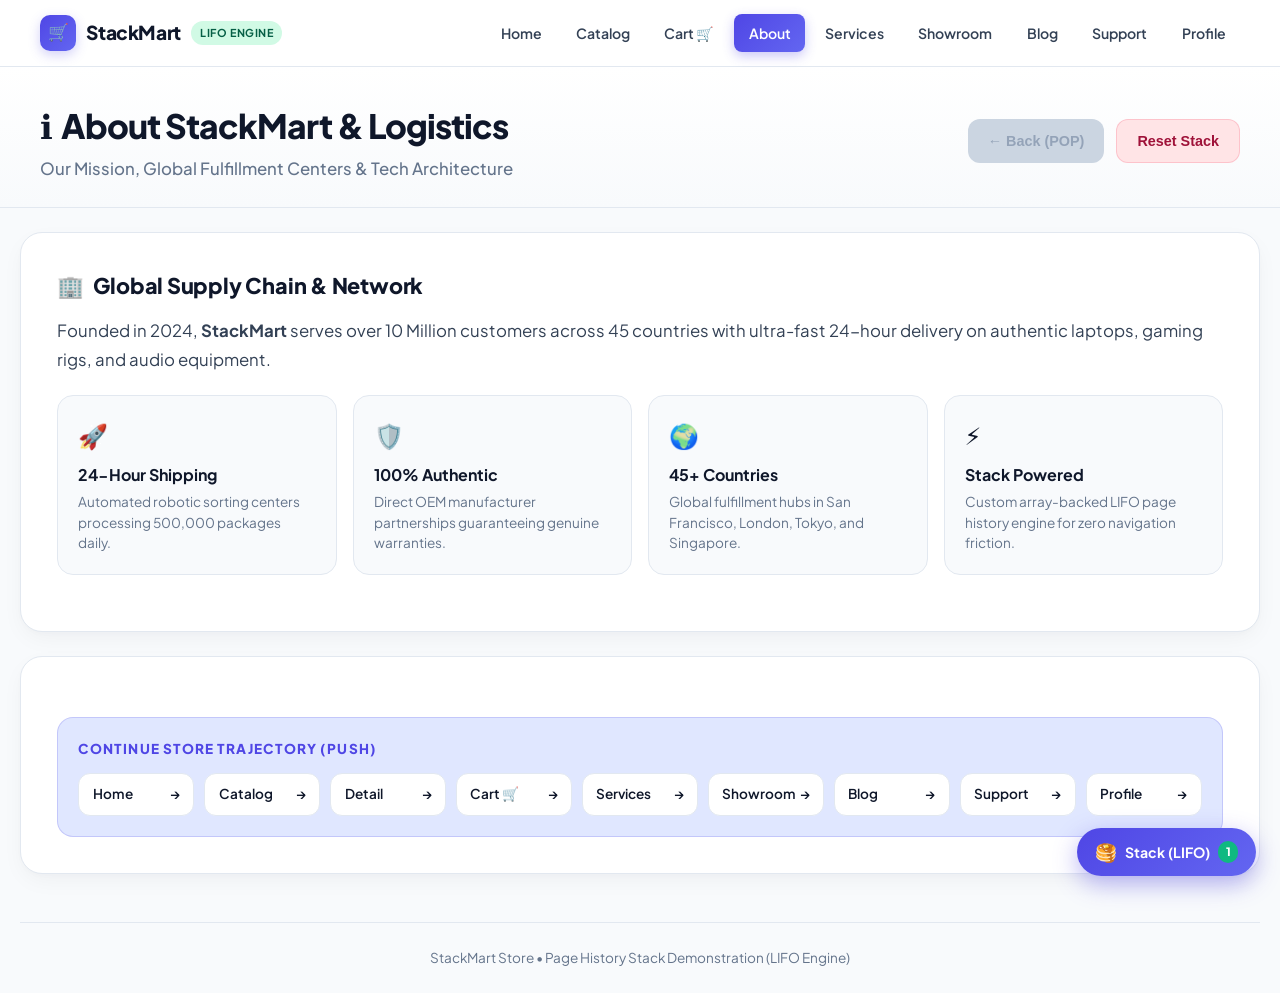
==== commit ff4a7ce1: "Fix 100% full-width vertical layout and category card hover styling across all pages" ====
--- a/about.html
+++ b/about.html
@@ -4,7 +4,7 @@
     <meta charset="UTF-8">
     <meta name="viewport" content="width=device-width, initial-scale=1.0, maximum-scale=1.0, user-scalable=no">
     <title>About Us - StackMart Store</title>
-    <link rel="stylesheet" href="css/style.css?v=5.0">
+    <link rel="stylesheet" href="css/style.css?v=6.0">
 </head>
 <body>
 
@@ -100,6 +100,6 @@
         <p>StackMart Store &bull; Page History Stack Demonstration (LIFO Engine)</p>
     </footer>
 
-    <script src="js/stack.js?v=5.0"></script>
+    <script src="js/stack.js?v=6.0"></script>
 </body>
 </html>
--- a/css/style.css
+++ b/css/style.css
@@ -253,29 +253,31 @@
     transform: translateY(-2px);
 }
 
-/* Main Layout Grid (Full-Width E-Commerce Container) */
+/* Main Layout (Full-Width Amazon/Flipkart Vertical Container) */
 .main-layout {
-    width: 100%;
-    max-width: 1280px;
-    margin: 1.5rem auto;
-    padding: 0 1.25rem;
-    display: block;
+    width: 100% !important;
+    max-width: 1280px !important;
+    margin: 1.5rem auto !important;
+    padding: 0 1.25rem !important;
+    display: flex !important;
+    flex-direction: column !important;
+    gap: 1.5rem !important;
 }
 
 .content-column, .sidebar-column {
-    width: 100%;
-    min-width: 0;
+    width: 100% !important;
+    min-width: 0 !important;
 }
 
 /* Crisp White Content Cards */
 .content-card {
-    width: 100%;
+    width: 100% !important;
     background: var(--card-bg);
     border-radius: var(--radius-xl);
     padding: clamp(1.25rem, 3.5vw, 2.25rem);
     border: 1px solid var(--border-color);
     box-shadow: var(--shadow-md);
-    margin-bottom: 1.5rem;
+    margin-bottom: 0 !important;
     overflow: hidden;
 }
 
@@ -1253,9 +1255,10 @@
         font-size: 0.55rem;
     }
 
-    .stack-item {
-        padding: 0.55rem 0.5rem;
-    }
+    .mem-addr {
+        display: none;
+    }
+}
 
 /* --------------------------------------------------------------------------
  * Floating Stack Action Button (FAB) & Pop-Up Modal Container
